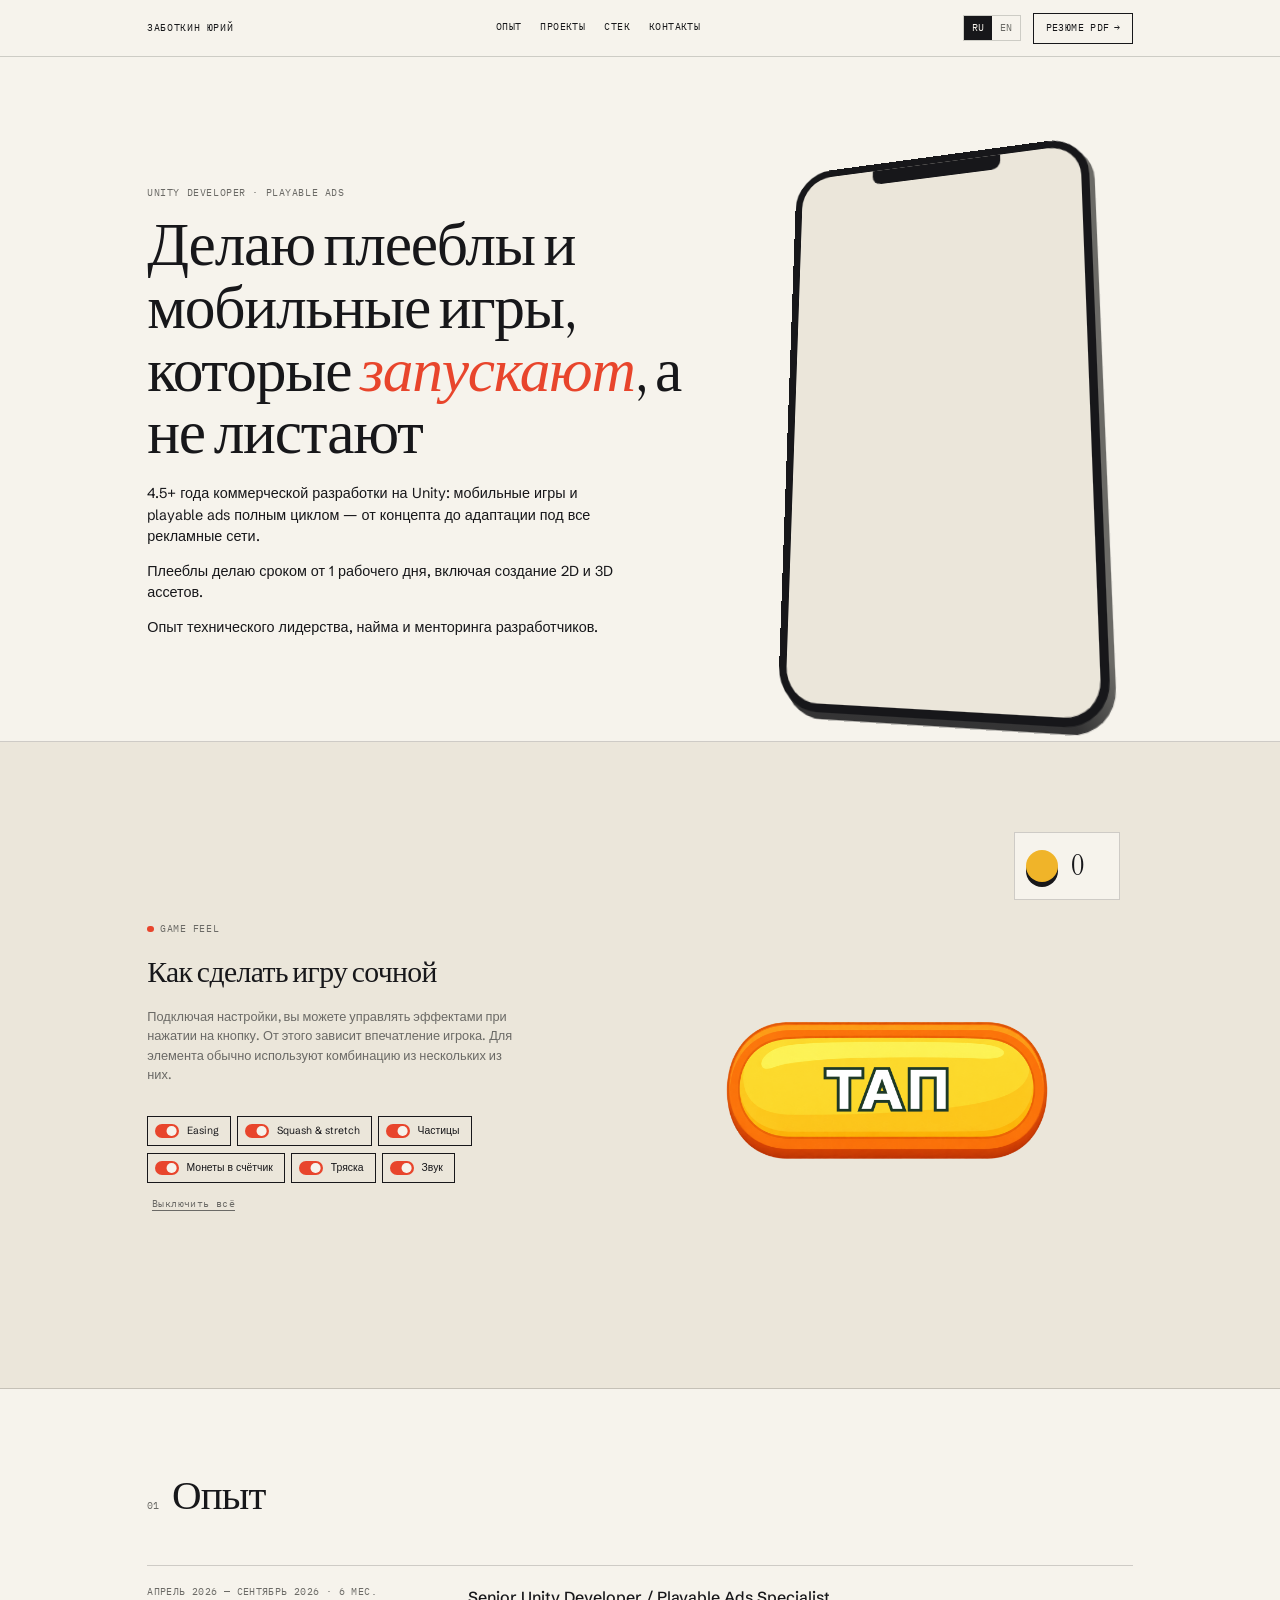
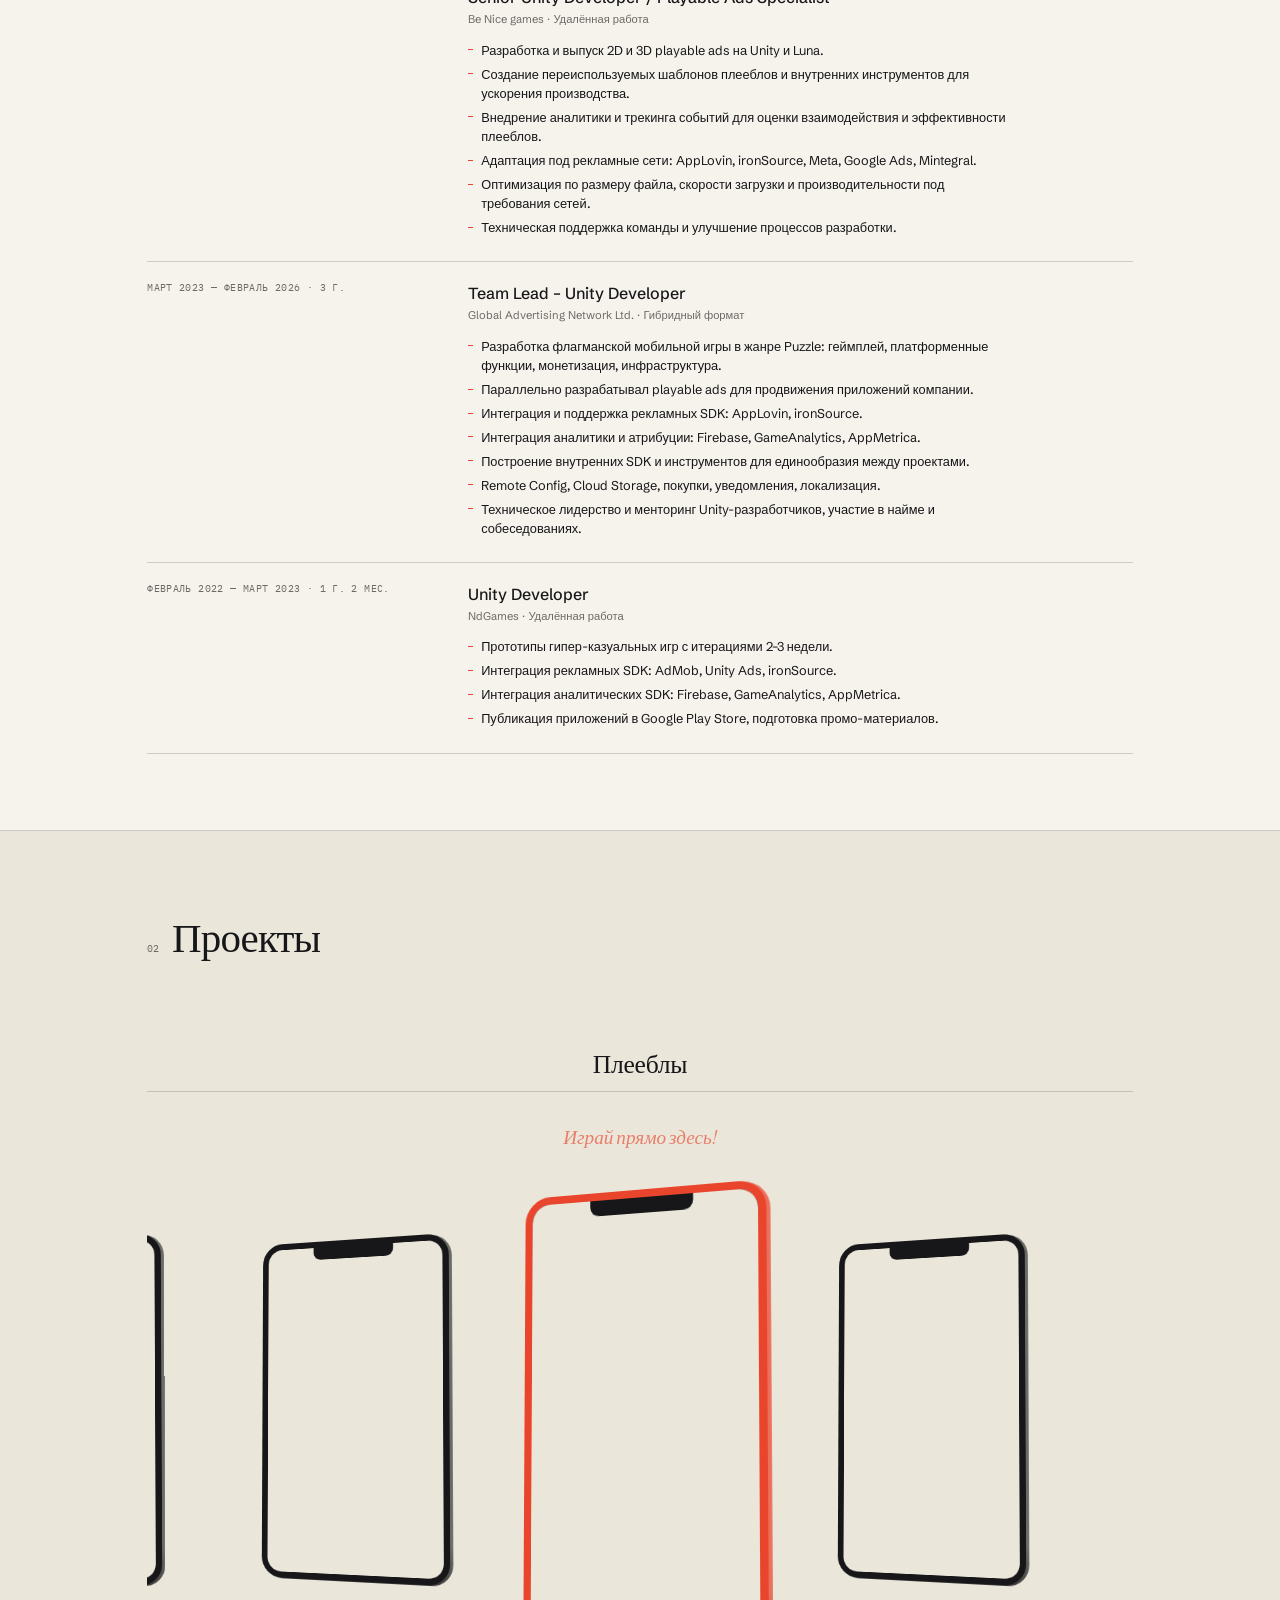
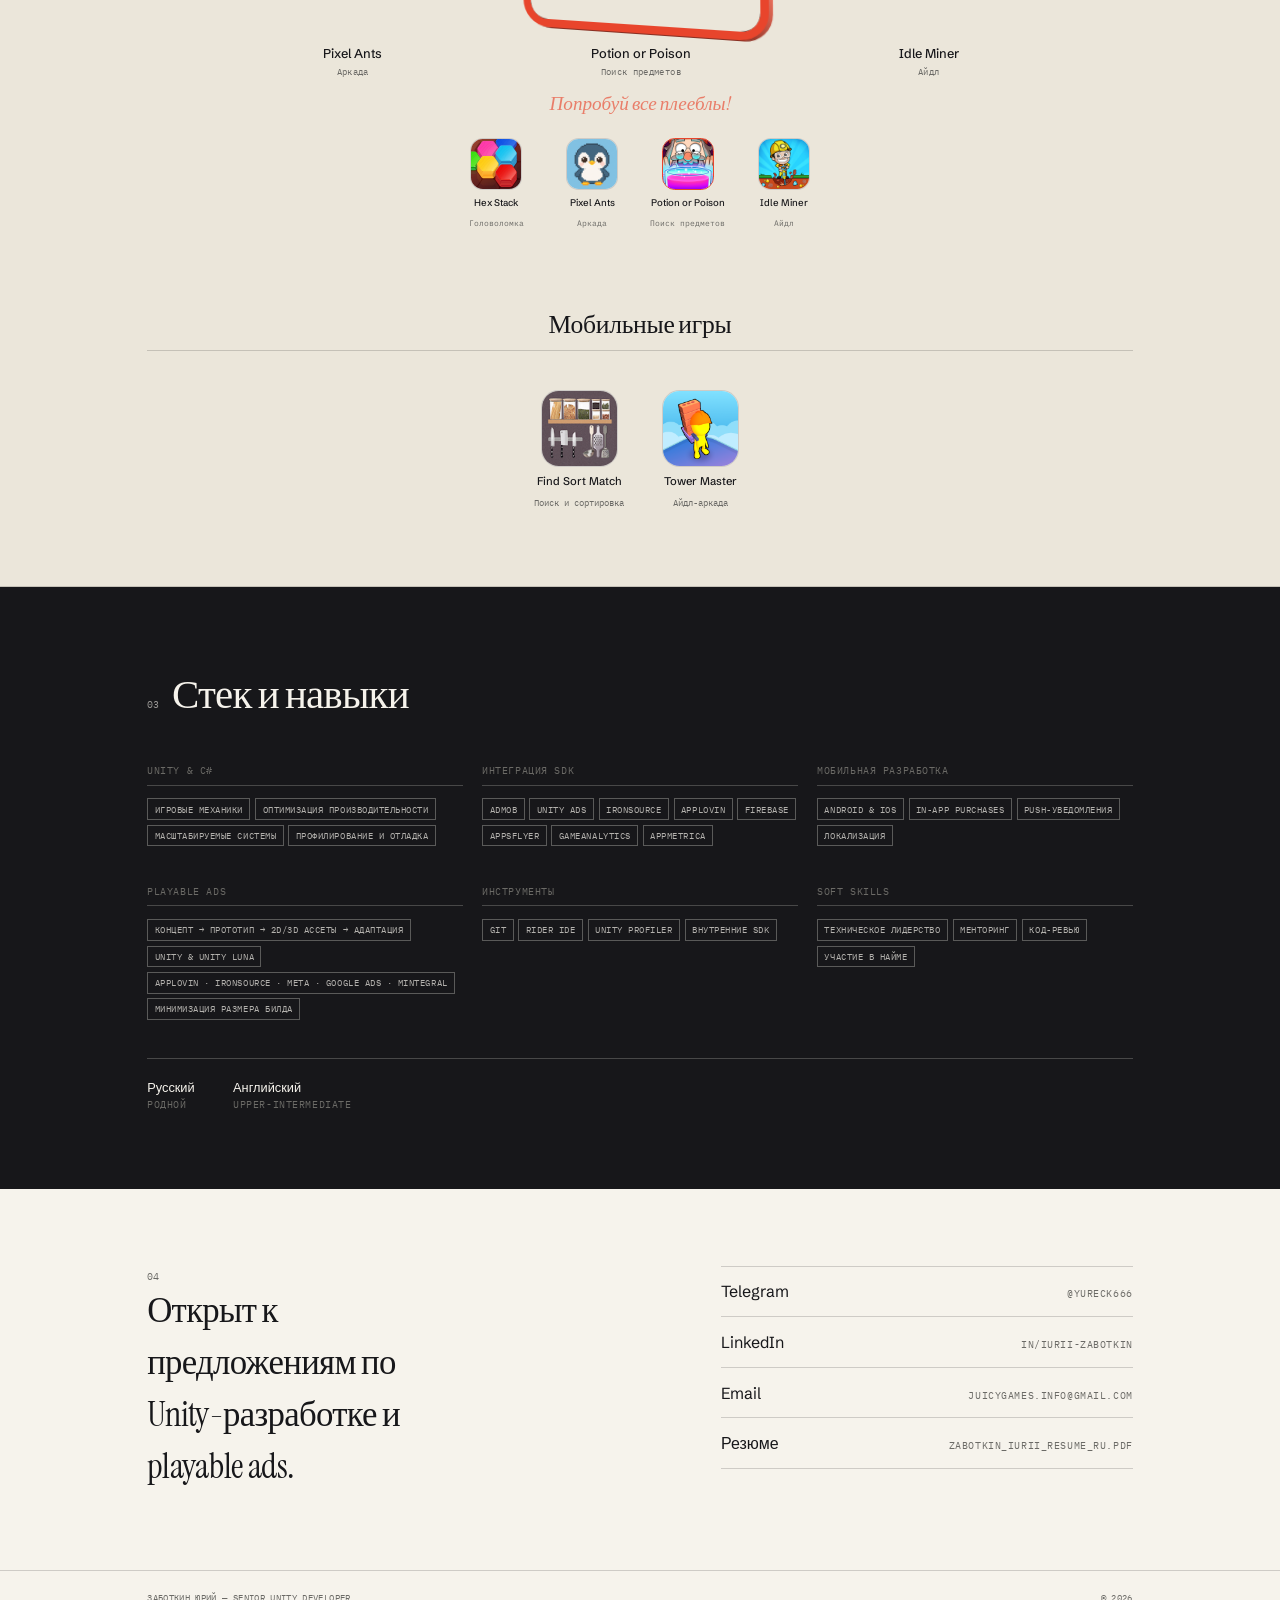
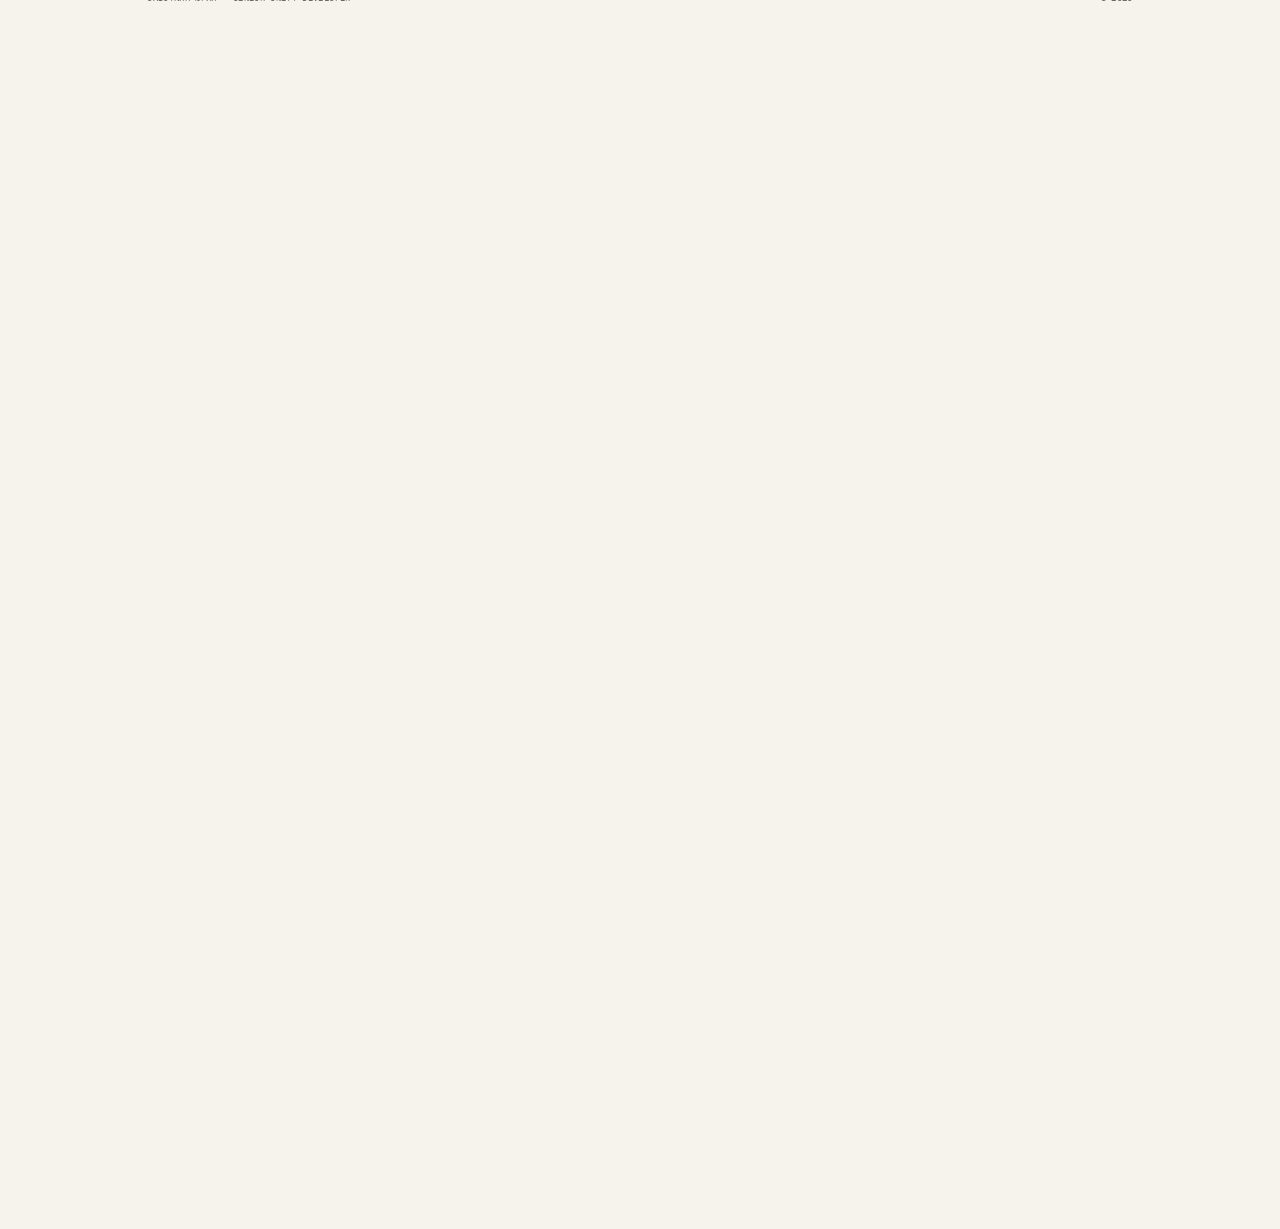
==== index.html @ 739b0e52 "1" ====
<!doctype html>
<html lang="ru">
<head>
<meta charset="utf-8">
<meta name="viewport" content="width=device-width, initial-scale=1">
<title>Юрий Заботкин — Senior Unity Developer, Playable Ads</title>
<meta name="description" content="Senior Unity Developer и Playable Ads специалист. 4.5+ года в мобильных играх и плееблах.">
<link rel="icon" type="image/svg+xml" href="assets/favicon.svg">
<link rel="preconnect" href="https://fonts.googleapis.com">
<link rel="preconnect" href="https://fonts.gstatic.com" crossorigin>
<link href="https://fonts.googleapis.com/css2?family=Instrument+Serif:ital@0;1&family=Schibsted+Grotesk:wght@400;500;600&family=IBM+Plex+Mono:wght@400;500&display=swap" rel="stylesheet">
<link rel="stylesheet" href="assets/css/styles.css">
</head>
<body>

<header class="site-header">
  <div class="container site-header__row">
    <span class="site-header__name" id="headerName">Заботкин Юрий</span>
    <nav class="site-header__nav" id="headerNav" aria-label="Основная навигация"></nav>
    <div class="site-header__actions">
      <div class="lang-switch" role="group" aria-label="Язык сайта">
        <button type="button" id="langRu" aria-pressed="true">RU</button>
        <button type="button" id="langEn" aria-pressed="false">EN</button>
      </div>
      <a class="btn btn--outline" id="headerResume" href="assets/resume/Zabotkin_Iurii_Resume_RU.pdf" download>
        <span id="headerResumeLabel">Резюме PDF</span><span class="arrow">→</span>
      </a>
    </div>
  </div>
</header>

<main>

  <!-- Hero -->
  <section class="hero">
    <div class="container hero__grid">
      <div>
        <p class="mono hero__eyebrow" id="heroEyebrow"></p>
        <h1 class="hero__title" id="heroTitle"></h1>
        <div id="heroLede"></div>
      </div>
      <div>
        <div class="hero__device-wrap">
          <div class="phone phone--hero" id="heroPhone">
            <div class="phone__edge"></div>
            <div class="phone__body">
              <div class="phone__notch"></div>
              <div class="phone__screen">
                <iframe id="heroFrame" title="Potion or Poison — live demo"
                  src="https://yureck666.github.io/FindObjectsTest/"
                  loading="eager"
                  allow="accelerometer; gyroscope"></iframe>
              </div>
            </div>
          </div>
        </div>
      </div>
    </div>
  </section>

  <!-- Game Feel interactive demo -->
  <section class="section gamefeel-section" id="gamefeel">
    <div class="container">
      <div class="gamefeel" data-reveal>
        <div class="gamefeel__info">
          <p class="gamefeel__label" id="gfEyebrow"></p>
          <h3 class="gamefeel__title" id="gfTitle"></h3>
          <p class="gamefeel__text" id="gfDesc"></p>
        </div>

        <div class="gamefeel__stage" id="gfStage">
          <div class="gamefeel__counter">
            <span class="gamefeel__coin" aria-hidden="true">
              <span class="gamefeel__coin-shadow"></span>
              <span class="gamefeel__coin-icon"></span>
            </span>
            <span class="sr-only" id="gfCounterSrLabel"></span>
            <span class="gamefeel__value" id="gfCount">0</span>
          </div>
          <canvas class="gamefeel__fx" id="gfFx" aria-hidden="true"></canvas>
          <button type="button" class="gamefeel__btn" id="gfButton"></button>
        </div>

        <div class="gamefeel__controls">
          <div class="gamefeel__toggles" role="group" aria-label="Effects">
            <button type="button" class="toggle" id="gfToggleEasing" data-effect="easing" aria-pressed="true">
              <span class="toggle__switch" aria-hidden="true"></span><span id="gfToggleEasingLabel"></span>
            </button>
            <button type="button" class="toggle" id="gfToggleSquash" data-effect="squash" aria-pressed="true">
              <span class="toggle__switch" aria-hidden="true"></span><span id="gfToggleSquashLabel"></span>
            </button>
            <button type="button" class="toggle" id="gfToggleParticles" data-effect="particles" aria-pressed="true">
              <span class="toggle__switch" aria-hidden="true"></span><span id="gfToggleParticlesLabel"></span>
            </button>
            <button type="button" class="toggle" id="gfToggleCounter" data-effect="counter" aria-pressed="true">
              <span class="toggle__switch" aria-hidden="true"></span><span id="gfToggleCounterLabel"></span>
            </button>
            <button type="button" class="toggle" id="gfToggleShake" data-effect="shake" aria-pressed="true">
              <span class="toggle__switch" aria-hidden="true"></span><span id="gfToggleShakeLabel"></span>
            </button>
            <button type="button" class="toggle" id="gfToggleSound" data-effect="sound" aria-pressed="true">
              <span class="toggle__switch" aria-hidden="true"></span><span id="gfToggleSoundLabel"></span>
            </button>
          </div>
          <button type="button" class="gamefeel__all" id="gfToggleAll"></button>
        </div>
      </div>
    </div>
  </section>

  <!-- Experience -->
  <section class="section" id="experience">
    <div class="container">
      <div class="section__head" data-reveal>
        <span class="section__index" id="expIndex"></span>
        <h2 class="section__title" id="expTitle"></h2>
      </div>
      <div class="exp-list" id="expList"></div>
    </div>
  </section>

  <!-- Projects -->
  <section class="section section--paper2" id="projects">
    <div class="container">
      <div class="section__head" data-reveal>
        <span class="section__index" id="projIndex"></span>
        <h2 class="section__title" id="projTitle"></h2>
      </div>

      <div class="subsection" data-reveal>
        <div class="subsection__head">
          <h3 class="subsection__title" id="playablesTitle"></h3>
        </div>
        <p class="playables-caption" id="playablesTagline"></p>
        <div class="playables-grid" id="playablesGrid"></div>
        <p class="playables-caption playables-caption--nav" id="playablesNavTagline"></p>
        <div class="playables-nav" id="playablesNav"></div>
      </div>

      <div class="subsection" data-reveal>
        <div class="subsection__head">
          <h3 class="subsection__title" id="gamesTitle"></h3>
        </div>
        <div class="games-row" id="gamesRow"></div>
      </div>
    </div>
  </section>

  <!-- Stack -->
  <section class="section section--invert" id="stack">
    <div class="container">
      <div class="section__head" data-reveal>
        <span class="section__index" id="stackIndex"></span>
        <h2 class="section__title" id="stackTitle"></h2>
      </div>
      <div class="stack-groups" id="stackGroups"></div>
      <div class="languages-row" id="languagesRow"></div>
    </div>
  </section>

  <!-- Contact -->
  <section class="section" id="contact">
    <div class="container contact__grid">
      <div data-reveal>
        <span class="section__index" id="contactIndex"></span>
        <p class="contact__lede" id="contactLede"></p>
      </div>
      <ul class="contact__list" id="contactList" data-reveal></ul>
    </div>
  </section>

</main>

<footer class="site-footer">
  <div class="container site-footer__row">
    <span id="footerText"></span>
    <span>© <span id="footerYear"></span></span>
  </div>
</footer>

<!-- Reusable playable modal -->
<dialog class="player-modal" id="playerModal">
  <div class="player-modal__bar">
    <div class="player-modal__info">
      <div class="player-modal__title" id="playerModalTitle">—</div>
      <div class="player-modal__genre" id="playerModalGenre"></div>
    </div>
    <div class="player-modal__tools">
      <button type="button" id="playerRestart" title="Restart">↻</button>
      <a id="playerOpenNewTab" href="#" target="_blank" rel="noopener" title="Open in new tab">↗</a>
      <button type="button" id="playerClose" title="Close">✕</button>
    </div>
  </div>
  <div class="player-modal__stage">
    <div class="phone phone--lg">
      <div class="phone__edge"></div>
      <div class="phone__body">
        <div class="phone__notch"></div>
        <div class="phone__screen">
          <iframe id="playerFrame" title="Playable demo" src="about:blank" allow="accelerometer; gyroscope"></iframe>
        </div>
      </div>
    </div>
  </div>
</dialog>

<script src="assets/js/i18n.js"></script>
<script src="assets/js/main.js"></script>
</body>
</html>
---- assets/css/styles.css ----
/* ==========================================================================
   Tokens — exact values from DESIGN.md. Do not add colors/sizes outside this.
   ========================================================================== */
:root {
  --paper:   #F6F3EC;
  --paper-2: #EBE6DA;
  --ink:     #17171A;
  --muted:   #6B6A66;
  --accent:  #E8452C;
  --rule:    1px solid rgba(23, 23, 26, 0.18);
  --rule-ink: 1px solid rgba(246, 243, 236, 0.22);

  --sp-1: 8px;
  --sp-2: 16px;
  --sp-3: 24px;
  --sp-4: 48px;
  --sp-5: 96px;

  --font-display: "Instrument Serif", Georgia, serif;
  --font-text: "Schibsted Grotesk", Georgia, sans-serif;
  --font-mono: "IBM Plex Mono", ui-monospace, monospace;
}

/* ==========================================================================
   Reset
   ========================================================================== */
*, *::before, *::after { box-sizing: border-box; }
html { -webkit-text-size-adjust: 100%; }
body, h1, h2, h3, p, figure, dl, dd { margin: 0; }
ul { margin: 0; padding: 0; list-style: none; }
img, svg, video, iframe { display: block; max-width: 100%; }
a { color: inherit; }
button { font: inherit; color: inherit; background: none; border: 0; cursor: pointer; }

html {
  scroll-behavior: smooth;
  zoom: 0.8;
}
@media (prefers-reduced-motion: reduce) {
  html { scroll-behavior: auto; }
  * { animation-duration: 0.01ms !important; animation-iteration-count: 1 !important; transition-duration: 0.01ms !important; }
}

body {
  background: var(--paper);
  color: var(--ink);
  font-family: var(--font-text);
  font-weight: 400;
  font-size: 16px;
  line-height: 1.5;
  -webkit-font-smoothing: antialiased;
}

:focus-visible {
  outline: 2px solid var(--accent);
  outline-offset: 3px;
}

.container {
  max-width: 1280px;
  margin: 0 auto;
  padding: 0 var(--sp-3);
}
@media (max-width: 640px) {
  .container { padding: 0 var(--sp-2); }
}

.mono {
  font-family: var(--font-mono);
  font-size: 12px;
  letter-spacing: 0.06em;
  text-transform: uppercase;
}

.tag {
  display: inline-block;
  font-family: var(--font-mono);
  font-size: 11px;
  letter-spacing: 0.06em;
  text-transform: uppercase;
  padding: 4px 8px;
  border: var(--rule);
  color: var(--muted);
}

/* ==========================================================================
   Header
   ========================================================================== */
.site-header {
  position: sticky;
  top: 0;
  z-index: 40;
  background: rgba(246, 243, 236, 0.92);
  backdrop-filter: none;
  border-bottom: var(--rule);
}
.site-header__row {
  display: flex;
  align-items: center;
  justify-content: space-between;
  gap: var(--sp-3);
  padding-top: var(--sp-2);
  padding-bottom: var(--sp-2);
}
.site-header__name {
  font-family: var(--font-mono);
  font-size: 13px;
  letter-spacing: 0.06em;
  text-transform: uppercase;
  white-space: nowrap;
}
.site-header__nav {
  display: flex;
  gap: var(--sp-3);
  flex: 1;
  justify-content: center;
}
.site-header__nav a {
  font-family: var(--font-mono);
  font-size: 12px;
  letter-spacing: 0.04em;
  text-transform: uppercase;
  text-decoration: none;
  border-bottom: 1px solid transparent;
  padding-bottom: 2px;
}
.site-header__nav a:hover { border-bottom-color: var(--accent); color: var(--accent); }

.site-header__actions {
  display: flex;
  align-items: center;
  gap: var(--sp-2);
}

.lang-switch {
  display: flex;
  font-family: var(--font-mono);
  font-size: 12px;
  letter-spacing: 0.04em;
  border: var(--rule);
}
.lang-switch button {
  padding: 6px 10px;
  color: var(--muted);
}
.lang-switch button[aria-pressed="true"] {
  background: var(--ink);
  color: var(--paper);
}

.btn {
  display: inline-flex;
  align-items: center;
  gap: 6px;
  font-family: var(--font-mono);
  font-size: 12px;
  letter-spacing: 0.04em;
  text-transform: uppercase;
  text-decoration: none;
  padding: 9px 14px;
  border-radius: 0;
  transition: background-color 150ms ease, color 150ms ease, border-color 150ms ease;
}
.btn .arrow { transition: transform 150ms ease; }
.btn:hover .arrow { transform: translateX(4px); }

.btn--solid {
  background: var(--accent);
  color: var(--paper);
  border: 1px solid var(--accent);
}
.btn--solid:hover { background: #cf3b24; border-color: #cf3b24; }

.btn--outline {
  background: transparent;
  color: var(--ink);
  border: 1px solid var(--ink);
}
.btn--outline:hover { background: var(--ink); color: var(--paper); }

.btn--outline-invert {
  background: transparent;
  color: var(--paper);
  border: 1px solid var(--paper);
}
.btn--outline-invert:hover { background: var(--paper); color: var(--ink); }

@media (max-width: 860px) {
  .site-header__nav { display: none; }
}

/* ==========================================================================
   Hero
   ========================================================================== */
.hero {
  padding: var(--sp-5) 0 var(--sp-4);
  border-bottom: var(--rule);
}
.hero__grid {
  display: grid;
  grid-template-columns: 7fr 5fr;
  gap: var(--sp-4);
  align-items: center;
}
@media (max-width: 860px) {
  .hero__grid {
    grid-template-columns: 1fr;
    gap: var(--sp-3);
  }
  .hero__device-wrap { order: -1; }
}
.hero__eyebrow {
  color: var(--muted);
  margin-bottom: var(--sp-2);
}
.hero__title {
  font-family: var(--font-display);
  font-weight: 400;
  font-size: clamp(40px, 6vw, 88px);
  letter-spacing: -0.02em;
  line-height: 1.02;
  margin-bottom: var(--sp-3);
}
.hero__title em { font-style: italic; color: var(--accent); }
.hero__lede {
  max-width: 52ch;
  font-size: 18px;
  color: var(--ink);
  margin-bottom: var(--sp-2);
}
.hero__lede + .hero__lede { margin-top: var(--sp-1); }

.hero__device-wrap { display: flex; justify-content: center; }

/* ==========================================================================
   Phone frame — the one rounded, "physical" object on the page
   ========================================================================== */
.phone {
  position: relative;
  width: 312px;
  aspect-ratio: 9 / 16;
  --phone-radius: 34px;
  /* Single global knob: percentages resolve against the phone's own box
     (X against width, Y against height), so every size variant gets the
     same proportional edge with no per-size tuning. */
  --phone-edge-amount: 2%;
  transform: perspective(900px) rotateX(6deg) rotateY(-18deg);
  will-change: transform;
}
/* A solid silhouette of the phone sitting behind the body, offset toward
   whichever corner the phone is leaning into. As the wobble tilts the phone,
   JS re-aims this offset so a sliver of it keeps peeking out — a flat,
   reliable stand-in for real thickness instead of fragile 3D side faces. */
.phone__edge {
  position: absolute;
  inset: 0;
  border-radius: var(--phone-radius);
  /* Light from the top-left, falling off toward the bottom-right — the same
     corner the edge peeks out from — so it reads as a lit metal bevel. Dark
     stop is mixed, not pure --ink: the visible sliver sits right next to the
     --ink border/body, and matching it exactly made the edge disappear. */
  background: linear-gradient(to bottom left, var(--muted) 45%, color-mix(in srgb, var(--ink) 65%, var(--muted) 35%) 55%);
  /* Matches the rest-pose tilt (rotateX 6deg / rotateY -18deg): X gets the
     full amount, Y gets a third of it, same ratio JS uses once it takes over. */
  transform: translate(var(--phone-edge-amount), calc(var(--phone-edge-amount) / 3));
  transition: background 420ms ease;
}
.phone__body {
  position: absolute;
  inset: 0;
  border: 10px solid var(--ink);
  border-radius: var(--phone-radius);
  background: var(--ink);
  overflow: hidden;
  box-shadow: none;
  transition: border-color 420ms ease;
}
.phone__notch {
  position: absolute;
  top: 0;
  left: 50%;
  transform: translateX(-50%);
  width: 46%;
  height: 20px;
  background: var(--ink);
  border-radius: 0 0 12px 12px;
  z-index: 2;
}
.phone__screen {
  position: absolute;
  inset: 0;
  background: var(--paper-2);
}
/* iframe and video are stacked (not just swapped) so activation can hand
   off between them with a brief overlap instead of a hard cut — the video
   stays on top for a beat after the iframe appears, masking the moment a
   freshly-unhidden iframe needs to repaint. */
.phone__screen iframe {
  position: absolute;
  inset: 0;
  width: 100%;
  height: 100%;
  border: 0;
  z-index: 1;
}
.phone__screen video {
  position: absolute;
  inset: 0;
  width: 100%;
  height: 100%;
  object-fit: cover;
  z-index: 2;
}
/* Transparent hit-target over a playable's screen. Captures the click when
   the phone isn't the active one (so a tap selects it instead of reaching
   the iframe); once active, pointer-events pass straight through to the
   live playable underneath. */
.phone__select {
  position: absolute;
  inset: 0;
  z-index: 3;
  margin: 0;
  padding: 0;
  border: 0;
  background: transparent;
  cursor: pointer;
}
.phone.is-active .phone__select { pointer-events: none; }
.phone--lg { width: 300px; --phone-radius: 39px; }
.phone--hero { width: 400px; --phone-radius: 52px; }
@media (max-width: 1100px) {
  .phone--hero { width: 320px; --phone-radius: 42px; }
}
@media (max-width: 480px) {
  .phone--hero { width: 260px; --phone-radius: 34px; }
}
/* Playables podium — no idle wobble, frozen at the straightest pose the
   wobble ever reaches (rotateX 2deg / rotateY -14deg), so the edge offset
   formula (offset = 0 at 0deg, growing with angle) still holds: smaller,
   calmer sliver than the hero's resting -18deg turn. */
/* Active/inactive sizing is a transform: scale(), not a width change — the
   phone's actual layout box (and the iframe inside it) stays a constant
   312px at all times, so the iframe's content never has to re-resize
   itself, and the row's height never shifts as the active phone changes. */
.phone--static {
  transform: perspective(900px) rotateX(2deg) rotateY(-14deg) scale(0.77);
  transition: transform 420ms ease;
}
.phone--static.is-active {
  transform: perspective(900px) rotateX(2deg) rotateY(-14deg) scale(1);
}
.phone--static .phone__edge {
  transform: translate(calc(var(--phone-edge-amount) * 7 / 9), calc(var(--phone-edge-amount) / 9));
}

/* ==========================================================================
   Section scaffolding
   ========================================================================== */
.section {
  padding: var(--sp-5) 0;
  border-bottom: var(--rule);
}
.section--invert {
  background: var(--ink);
  color: var(--paper);
  border-bottom: none;
}
.section--invert .section__index,
.section--invert .muted { color: rgba(246, 243, 236, 0.6); }
.section--invert .tag { color: rgba(246, 243, 236, 0.7); border-color: rgba(246, 243, 236, 0.3); }
.section--paper2 { background: var(--paper-2); }

.section__head {
  display: flex;
  align-items: baseline;
  gap: var(--sp-2);
  margin-bottom: var(--sp-4);
}
.section__index {
  font-family: var(--font-mono);
  font-size: 13px;
  color: var(--muted);
}
.section__title {
  font-family: var(--font-display);
  font-size: clamp(32px, 4vw, 56px);
  font-weight: 400;
  letter-spacing: -0.02em;
}
@media (max-width: 640px) {
  .section__head { flex-direction: column; align-items: flex-start; }
}

.muted { color: var(--muted); }

[data-reveal] {
  opacity: 0;
  transform: translateY(12px);
  transition: opacity 360ms ease, transform 360ms ease;
}
[data-reveal].is-visible {
  opacity: 1;
  transform: translateY(0);
}

/* ==========================================================================
   Game Feel — interactive demo
   ========================================================================== */
.gamefeel-section { background: var(--paper-2); --coin: #F0B429; }
.gamefeel {
  display: grid;
  grid-template-columns: minmax(0, .92fr) minmax(0, 1.08fr);
  grid-template-areas:
    "info    stage"
    "controls stage";
  column-gap: var(--sp-5);
  row-gap: var(--sp-3);
}
@media (max-width: 860px) {
  .gamefeel {
    grid-template-columns: 1fr;
    grid-template-areas: "info" "stage" "controls";
    gap: var(--sp-3);
  }
}
.gamefeel__info { grid-area: info; align-self: end; }
.gamefeel__controls { grid-area: controls; align-self: start; }
.gamefeel__label {
  display: inline-flex;
  align-items: center;
  gap: 8px;
  font-family: var(--font-mono);
  font-size: 12px;
  letter-spacing: 0.06em;
  text-transform: uppercase;
  color: var(--muted);
}
.gamefeel__label::before { content: ""; width: 8px; height: 8px; border-radius: 50%; background: var(--accent); }
.gamefeel__title {
  font-family: var(--font-display);
  font-size: clamp(26px, 2.9vw, 38px);
  font-weight: 400;
  letter-spacing: -0.02em;
  margin-top: var(--sp-2);
}
.gamefeel__text { max-width: 46ch; color: var(--muted); margin-top: var(--sp-2); }

.gamefeel__stage {
  grid-area: stage;
  position: relative;
  height: clamp(600px, 48vw, 720px);
  background: transparent;
  overflow: hidden;
}
.gamefeel__counter {
  position: absolute;
  top: var(--sp-2);
  right: var(--sp-2);
  z-index: 3;
  display: flex;
  align-items: center;
  gap: 16px;
  padding: 14px 28px 14px 14px;
  border: var(--rule);
  background: var(--paper);
  font-family: var(--font-display);
  font-size: 36px;
  color: var(--ink);
}
.gamefeel__coin { position: relative; width: 40px; height: 40px; flex: none; }
.gamefeel__coin-shadow { position: absolute; left: 0; top: 6px; width: 40px; height: 40px; border-radius: 50%; background: var(--ink); }
.gamefeel__coin-icon { position: absolute; left: 0; top: 0; width: 40px; height: 40px; border-radius: 50%; background: var(--coin); }
.gamefeel__value { min-width: 2ch; font-variant-numeric: tabular-nums; }

.gamefeel__fx { position: absolute; inset: 0; width: 100%; height: 100%; pointer-events: none; z-index: 3; }

.gamefeel__btn {
  position: absolute;
  z-index: 2;
  top: 56%;
  left: 50%;
  transform: translate(-50%, -50%);
  width: 704px;
  height: 504px;
  border: none;
  background: url("../button_ru.png") center / 100% 100% no-repeat;
  transition: transform 80ms ease, filter 150ms ease;
  user-select: none;
}
/* Keyboard focus ring hugs the pill instead of ballooning outward from this oversized button. */
.gamefeel__btn:focus-visible { outline-offset: -8px; }
html[lang="en"] .gamefeel__btn { background-image: url("../button_en.png"); }
.gamefeel__btn:hover { filter: brightness(1.08); }
.gamefeel__btn:active { transform: translate(-50%, calc(-50% + 6px)); filter: brightness(0.96); }
.gamefeel__stage.is-eased .gamefeel__btn { transition: transform 400ms cubic-bezier(.22, 1.6, .4, 1), background-color 150ms ease; }
.gamefeel__stage.is-eased .gamefeel__btn:active { transition-duration: 70ms; }

/* Toggles: real switch affordance — the one place a pill shape earns its keep */
.gamefeel__toggles { display: flex; flex-wrap: wrap; gap: var(--sp-1); margin-top: var(--sp-2); }
.toggle {
  display: inline-flex;
  align-items: center;
  gap: 10px;
  padding: 0 14px 0 8px;
  height: 38px;
  border: var(--rule);
  font-family: var(--font-text);
  font-size: 13px;
  color: var(--muted);
  transition: border-color 150ms ease, color 150ms ease;
}
.toggle:hover { border-color: var(--ink); color: var(--ink); }
.toggle__switch {
  position: relative;
  width: 30px;
  height: 18px;
  flex: none;
  border-radius: 999px;
  background: rgba(23, 23, 26, 0.18);
  transition: background-color 150ms ease;
}
.toggle__switch::after {
  content: "";
  position: absolute;
  top: 3px;
  left: 3px;
  width: 12px;
  height: 12px;
  border-radius: 50%;
  background: var(--muted);
  transition: translate 150ms ease, background-color 150ms ease;
}
.toggle[aria-pressed="true"] { border-color: var(--ink); color: var(--ink); }
.toggle[aria-pressed="true"] .toggle__switch { background: var(--accent); }
.toggle[aria-pressed="true"] .toggle__switch::after { translate: 12px; background: var(--paper); }

.gamefeel__all {
  display: block;
  margin-top: var(--sp-2);
  font-family: var(--font-mono);
  font-size: 12px;
  letter-spacing: 0.04em;
  color: var(--muted);
  text-decoration: underline;
  text-underline-offset: 4px;
}
.gamefeel__all:hover { color: var(--accent); }

@media (prefers-reduced-motion: reduce) {
  .gamefeel__btn, .gamefeel__stage, .toggle__switch, .toggle__switch::after {
    animation: none !important;
    transition: none !important;
  }
}

/* ==========================================================================
   Experience
   ========================================================================== */
.exp-list { display: flex; flex-direction: column; }
.exp-item {
  display: grid;
  grid-template-columns: 1fr 2.2fr;
  gap: var(--sp-3);
  padding: var(--sp-3) 0;
  border-top: var(--rule);
}
.exp-item:last-child { border-bottom: var(--rule); }
.exp-item__dates {
  font-family: var(--font-mono);
  font-size: 12px;
  letter-spacing: 0.04em;
  color: var(--muted);
}
.exp-item__role {
  font-family: var(--font-text);
  font-weight: 500;
  font-size: 20px;
  margin-bottom: 2px;
}
.exp-item__org {
  color: var(--muted);
  font-size: 14px;
  margin-bottom: var(--sp-2);
}
.exp-item__bullets li {
  position: relative;
  padding-left: 16px;
  margin-bottom: 6px;
  max-width: 68ch;
}
.exp-item__bullets li::before {
  content: "";
  position: absolute;
  left: 0;
  top: 11px;
  width: 6px;
  height: 1px;
  background: var(--accent);
}
@media (max-width: 720px) {
  .exp-item { grid-template-columns: 1fr; }
}

/* ==========================================================================
   Projects — playables podium + mobile game icons
   ========================================================================== */
.subsection { margin-top: var(--sp-5); }
.subsection:first-of-type { margin-top: var(--sp-2); }
.subsection__head {
  display: flex;
  flex-direction: column;
  align-items: center;
  gap: var(--sp-2);
  flex-wrap: wrap;
  margin-bottom: var(--sp-4);
  padding-bottom: var(--sp-1);
  border-bottom: var(--rule);
  text-align: center;
}
.subsection__title {
  font-family: var(--font-display);
  font-size: clamp(22px, 2.6vw, 32px);
  font-weight: 400;
  letter-spacing: -0.01em;
}
/* Semi-transparent captions around the playables podium — decorative, not
   informational, so low-contrast is intentional rather than an a11y bug. */
.playables-caption {
  font-family: var(--font-display);
  font-style: italic;
  font-size: clamp(18px, 2vw, 24px);
  color: rgba(232, 69, 44, 0.65);
  margin: calc(-1 * var(--sp-1)) 0 var(--sp-2);
  text-align: center;
}
.playables-caption--nav { margin: var(--sp-1) 0 var(--sp-2); }

/* Playables podium — a horizontally scrollable strip, moved only by code
   (clicking a phone), never by the user dragging it — so the scrollbar is
   hidden rather than shown as a dead/confusing control. */
.playables-grid {
  display: flex;
  align-items: flex-end;
  gap: var(--sp-4);
  overflow-x: auto;
  scroll-snap-type: x proximity;
  padding: 0 var(--sp-2) var(--sp-1);
  scrollbar-width: none;
  /* Scrolling here is code-driven only (see comment above) — touch-action
     blocks the finger-swipe gesture but leaves JS's scrollLeft/scrollTo
     untouched, and pan-y (not none) keeps vertical page scroll working
     when the gesture starts on top of this row. */
  touch-action: pan-y;
  /* Explicit floor so the row never has to measure its own content to size
     itself: active phone at 312px (aspect-ratio 9/16 → ~555px) + caption
     (~16px gap + two lines of text) + a little slack. */
  min-height: 648px;
}
.playables-grid::-webkit-scrollbar { display: none; }
.playable-card { display: flex; flex-direction: column; align-items: center; flex: 0 0 auto; scroll-snap-align: center; }
/* Accent border marks the active (centered) phone, not a fixed "featured"
   one — it moves with selection, so it needs its own class, not --featured. */
.phone.is-active .phone__body { border-color: var(--accent); }
.phone.is-active .phone__edge { background: linear-gradient(to bottom left, color-mix(in srgb, var(--accent) 75%, var(--paper) 25%) 45%, color-mix(in srgb, var(--accent) 55%, var(--ink) 45%) 55%); }
.playable-card__caption { margin-top: var(--sp-2); text-align: center; }
.playable-card__title { font-family: var(--font-text); font-weight: 500; font-size: 16px; }
.playable-card__genre { font-family: var(--font-mono); font-size: 11px; letter-spacing: 0.04em; color: var(--muted); margin-top: 2px; }
@media (max-width: 720px) {
  .playables-grid { gap: var(--sp-3); }
}

/* Playables nav — rounded icon buttons below the scroll, one per phone,
   styled after the mobile game tiles below. Clicking one scrolls the
   carousel to that playable, same as clicking its phone. */
.playables-nav { display: flex; flex-wrap: wrap; justify-content: center; gap: var(--sp-3); margin-top: var(--sp-3); }
.playables-nav__item {
  display: flex;
  flex-direction: column;
  align-items: center;
  gap: var(--sp-1);
  width: 96px;
  background: none;
  border: none;
  padding: 0;
  cursor: pointer;
  color: var(--ink);
  font-family: inherit;
}
.playables-nav__icon {
  width: 64px;
  height: 64px;
  border-radius: 16px;
  background: var(--paper);
  border: var(--rule);
  overflow: hidden;
  transition: border-color 150ms ease;
}
.playables-nav__icon img { width: 100%; height: 100%; object-fit: cover; }
.playables-nav__item:hover .playables-nav__icon { border-color: var(--accent); }
.playables-nav__item.is-active .playables-nav__icon { border-color: var(--accent); }
.playables-nav__title { font-weight: 500; font-size: 12px; text-align: center; }
.playables-nav__genre { font-family: var(--font-mono); font-size: 10px; color: var(--muted); text-align: center; }

/* Mobile games — rounded icon tiles */
.games-row { display: flex; flex-wrap: wrap; justify-content: center; gap: var(--sp-3); }
.game-tile {
  display: flex;
  flex-direction: column;
  align-items: center;
  gap: var(--sp-1);
  width: 128px;
  text-decoration: none;
  color: var(--ink);
}
.game-tile__icon {
  width: 96px;
  height: 96px;
  border-radius: 22px;
  background: var(--paper);
  border: var(--rule);
  overflow: hidden;
  transition: border-color 150ms ease;
}
.game-tile__icon img {
  width: 100%;
  height: 100%;
  object-fit: cover;
}
.game-tile:hover .game-tile__icon { border-color: var(--accent); }
.game-tile__title { font-weight: 500; font-size: 14px; text-align: center; }
.game-tile__meta { font-family: var(--font-mono); font-size: 11px; color: var(--muted); text-align: center; }

/* ==========================================================================
   Player modal — reused by hero + playable project cards
   ========================================================================== */
.player-modal {
  border: none;
  padding: 0;
  width: fit-content;
  max-width: 92vw;
  max-height: 92vh;
  background: transparent;
  color: var(--paper);
  overflow: visible;
}
.player-modal::backdrop {
  background: rgba(23, 23, 26, 0.9);
}
.player-modal__bar {
  display: flex;
  align-items: flex-start;
  justify-content: space-between;
  gap: var(--sp-3);
  margin-bottom: var(--sp-2);
}
.player-modal__info { min-width: 0; }
.player-modal__title {
  font-family: var(--font-text);
  font-weight: 500;
  font-size: 14px;
  color: var(--paper);
  overflow: hidden;
  text-overflow: ellipsis;
  white-space: nowrap;
}
.player-modal__genre {
  font-family: var(--font-mono);
  font-size: 11px;
  letter-spacing: 0.04em;
  text-transform: uppercase;
  color: rgba(246, 243, 236, 0.6);
  margin-top: 2px;
}
.player-modal__tools { display: flex; gap: var(--sp-1); flex-shrink: 0; }
.player-modal__tools button,
.player-modal__tools a {
  width: 32px;
  height: 32px;
  display: flex;
  align-items: center;
  justify-content: center;
  color: var(--paper);
  border: 1px solid rgba(246, 243, 236, 0.35);
}
.player-modal__tools button:hover,
.player-modal__tools a:hover { border-color: var(--paper); color: var(--accent); }
.player-modal__stage {
  display: flex;
  justify-content: center;
}

/* ==========================================================================
   Stack / skills
   ========================================================================== */
.stack-groups {
  display: grid;
  grid-template-columns: repeat(3, 1fr);
  gap: var(--sp-4) var(--sp-3);
}
@media (max-width: 860px) {
  .stack-groups { grid-template-columns: repeat(2, 1fr); }
}
@media (max-width: 560px) {
  .stack-groups { grid-template-columns: 1fr; }
}
.stack-group__title {
  font-family: var(--font-mono);
  font-size: 12px;
  letter-spacing: 0.06em;
  text-transform: uppercase;
  color: var(--muted);
  margin-bottom: var(--sp-2);
  padding-bottom: var(--sp-1);
  border-bottom: var(--rule-ink);
}
.section:not(.section--invert) .stack-group__title { border-bottom: var(--rule); }
.stack-group__tags { display: flex; flex-wrap: wrap; gap: 6px; }

.languages-row {
  display: flex;
  gap: var(--sp-4);
  margin-top: var(--sp-4);
  padding-top: var(--sp-3);
  border-top: var(--rule-ink);
}
.section:not(.section--invert) .languages-row { border-top: var(--rule); }
.lang-item__name { font-family: var(--font-text); font-weight: 500; }
.lang-item__level { font-family: var(--font-mono); font-size: 12px; color: var(--muted); }

/* ==========================================================================
   Contact
   ========================================================================== */
.contact__grid {
  display: grid;
  grid-template-columns: 1.3fr 1fr;
  gap: var(--sp-4);
}
@media (max-width: 720px) {
  .contact__grid { grid-template-columns: 1fr; }
}
.contact__lede {
  font-family: var(--font-display);
  font-size: clamp(28px, 3.4vw, 48px);
  letter-spacing: -0.02em;
  max-width: 18ch;
}
.contact__list { display: flex; flex-direction: column; }
.contact__list a {
  display: flex;
  align-items: baseline;
  justify-content: space-between;
  padding: var(--sp-2) 0;
  border-top: var(--rule-ink);
  text-decoration: none;
  font-size: 20px;
}
.section:not(.section--invert) .contact__list a { border-top: var(--rule); }
.contact__list li:last-child a { border-bottom: var(--rule-ink); }
.section:not(.section--invert) .contact__list li:last-child a { border-bottom: var(--rule); }
.contact__list a:hover { color: var(--accent); }
.contact__list .mono { color: var(--muted); }

/* ==========================================================================
   Footer
   ========================================================================== */
.site-footer {
  padding: var(--sp-3) 0;
}
.site-footer__row {
  display: flex;
  justify-content: space-between;
  align-items: center;
  gap: var(--sp-2);
  flex-wrap: wrap;
  color: var(--muted);
  font-family: var(--font-mono);
  font-size: 11px;
  letter-spacing: 0.04em;
  text-transform: uppercase;
}

/* ==========================================================================
   Utility
   ========================================================================== */
.sr-only {
  position: absolute;
  width: 1px; height: 1px;
  padding: 0; margin: -1px;
  overflow: hidden;
  clip: rect(0,0,0,0);
  white-space: nowrap;
  border: 0;
}
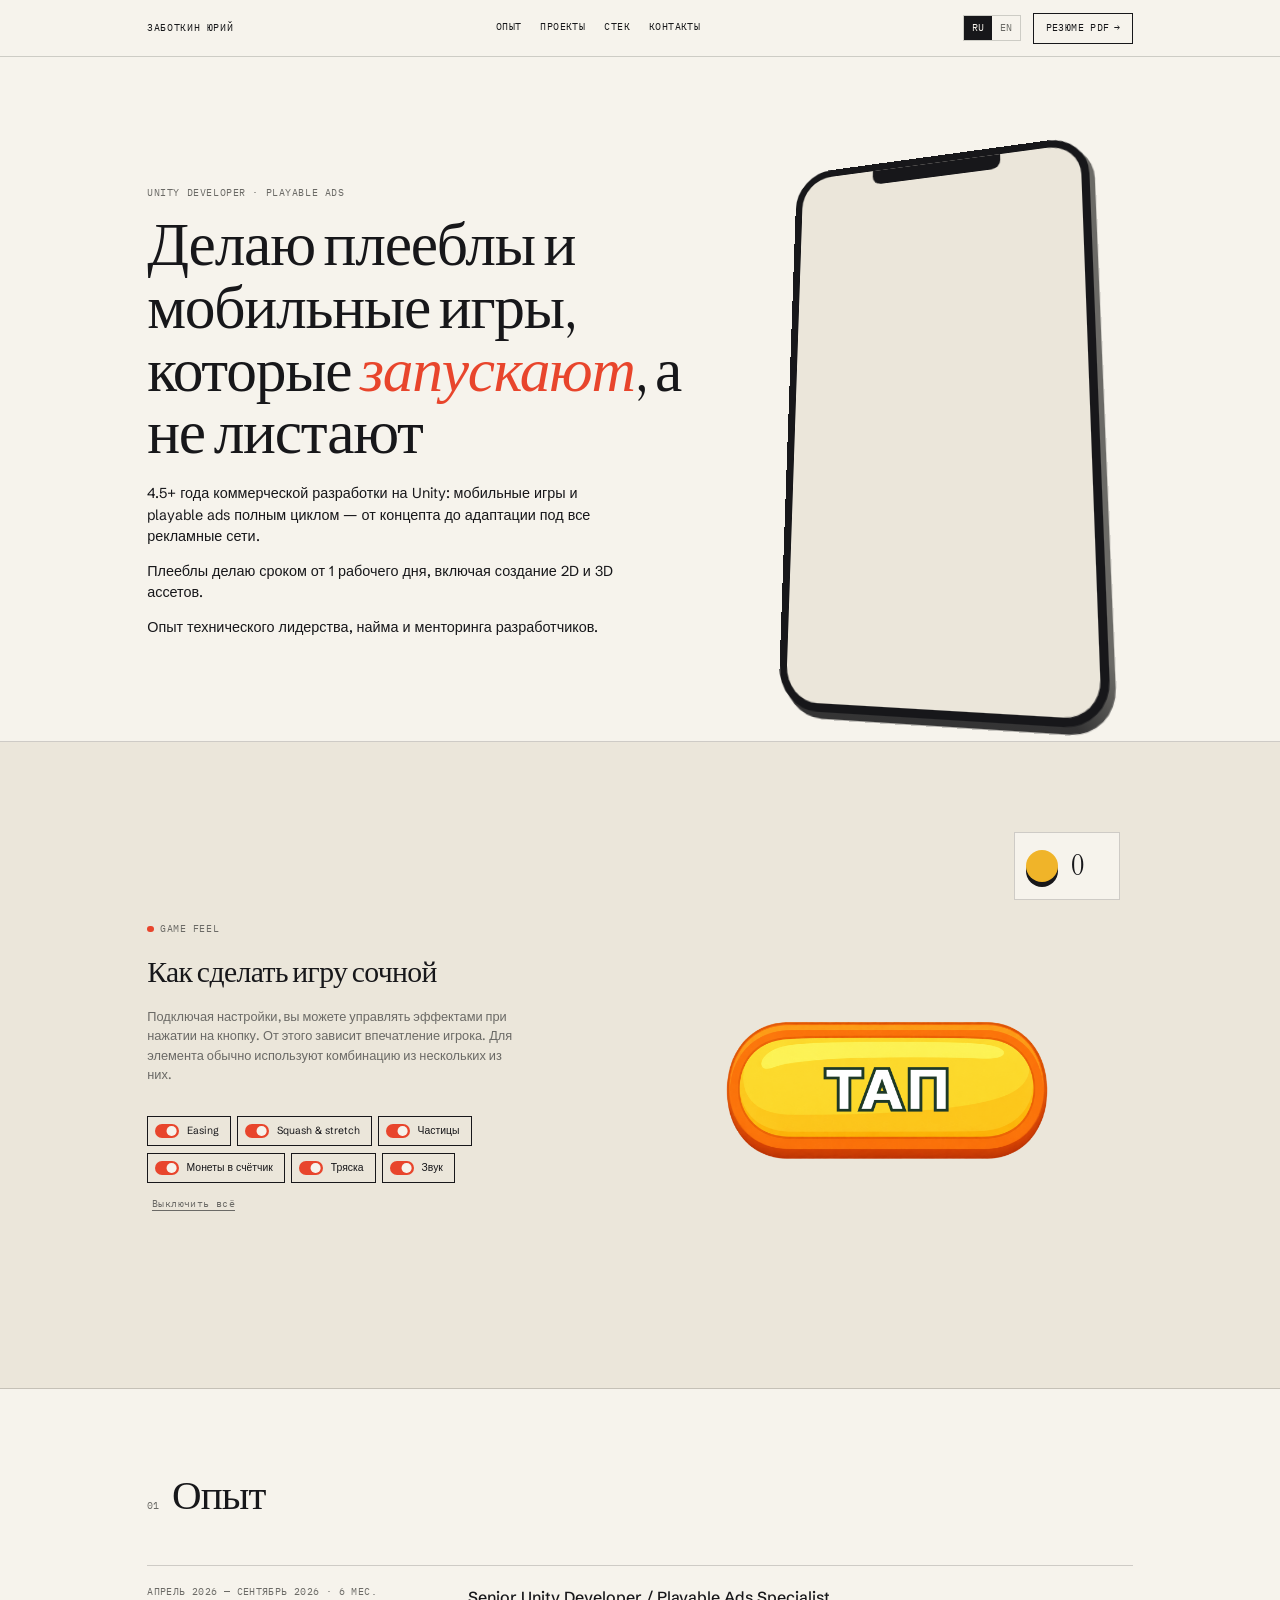
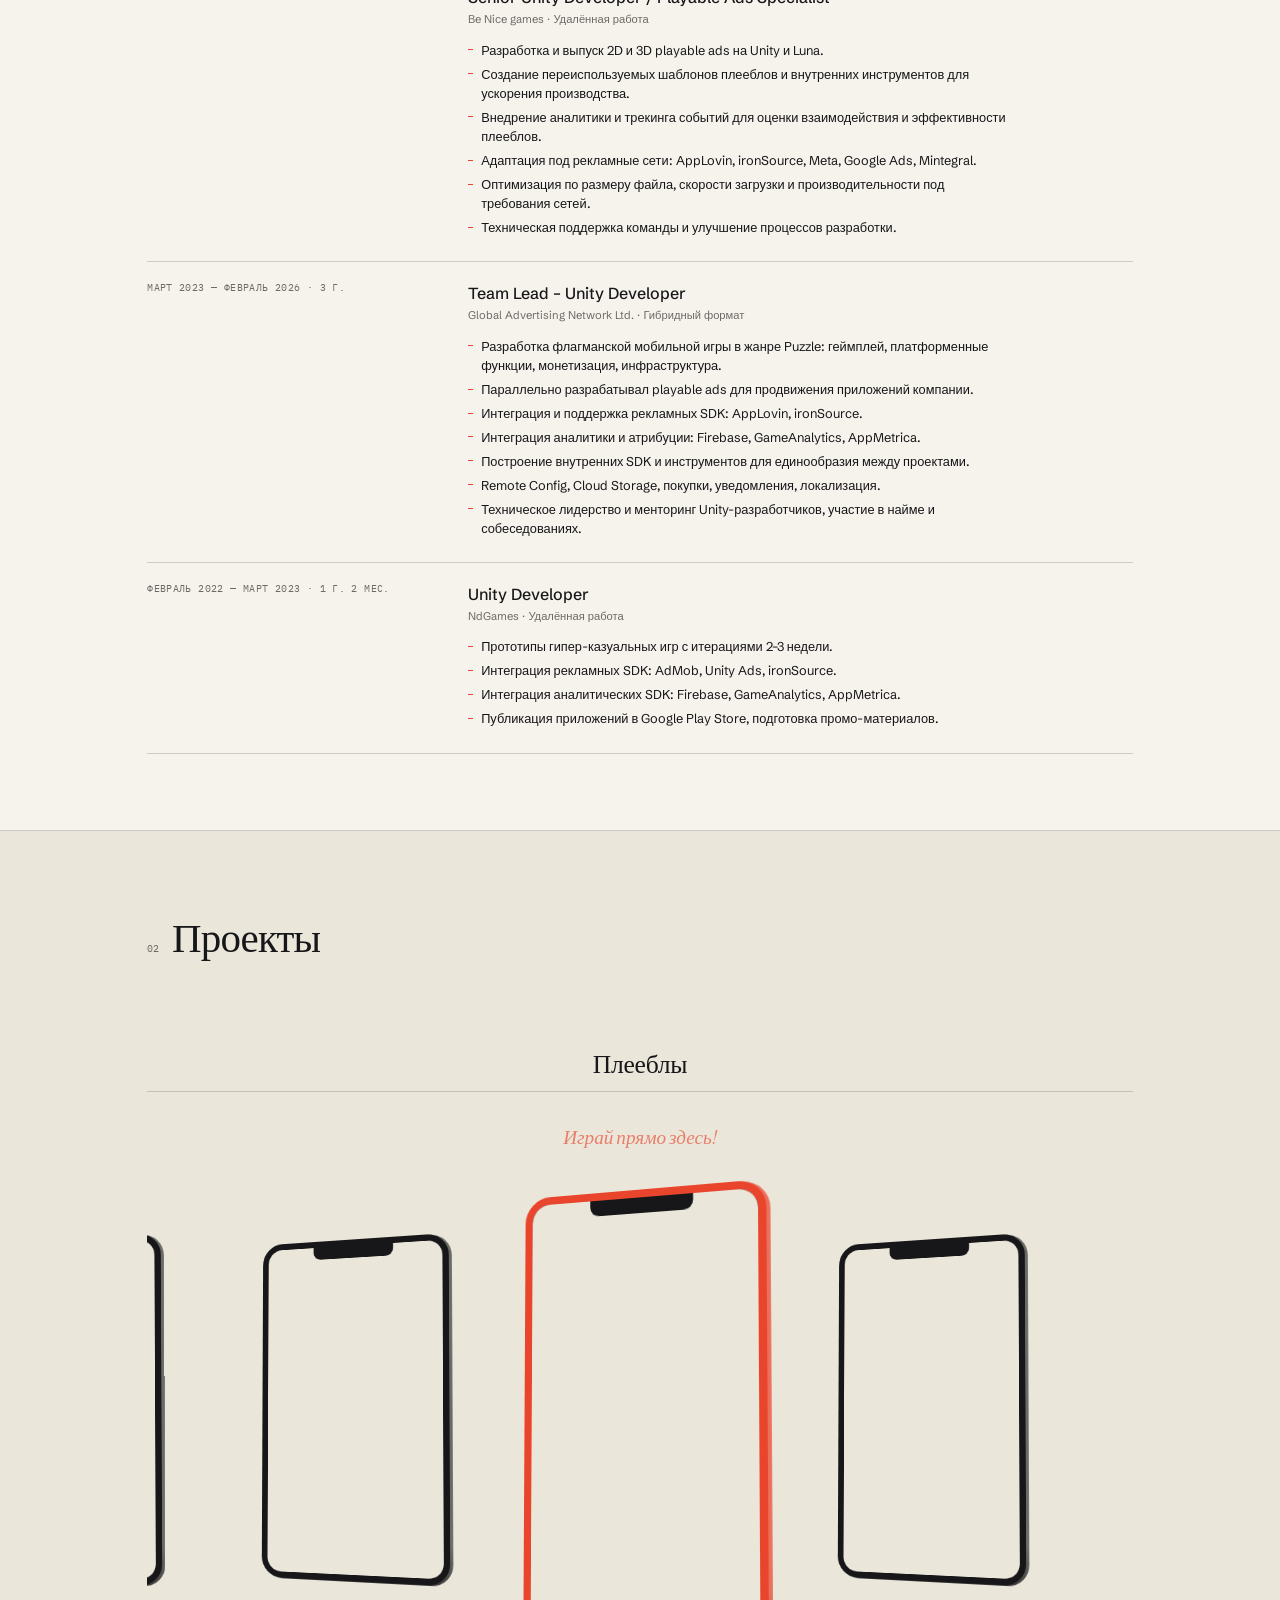
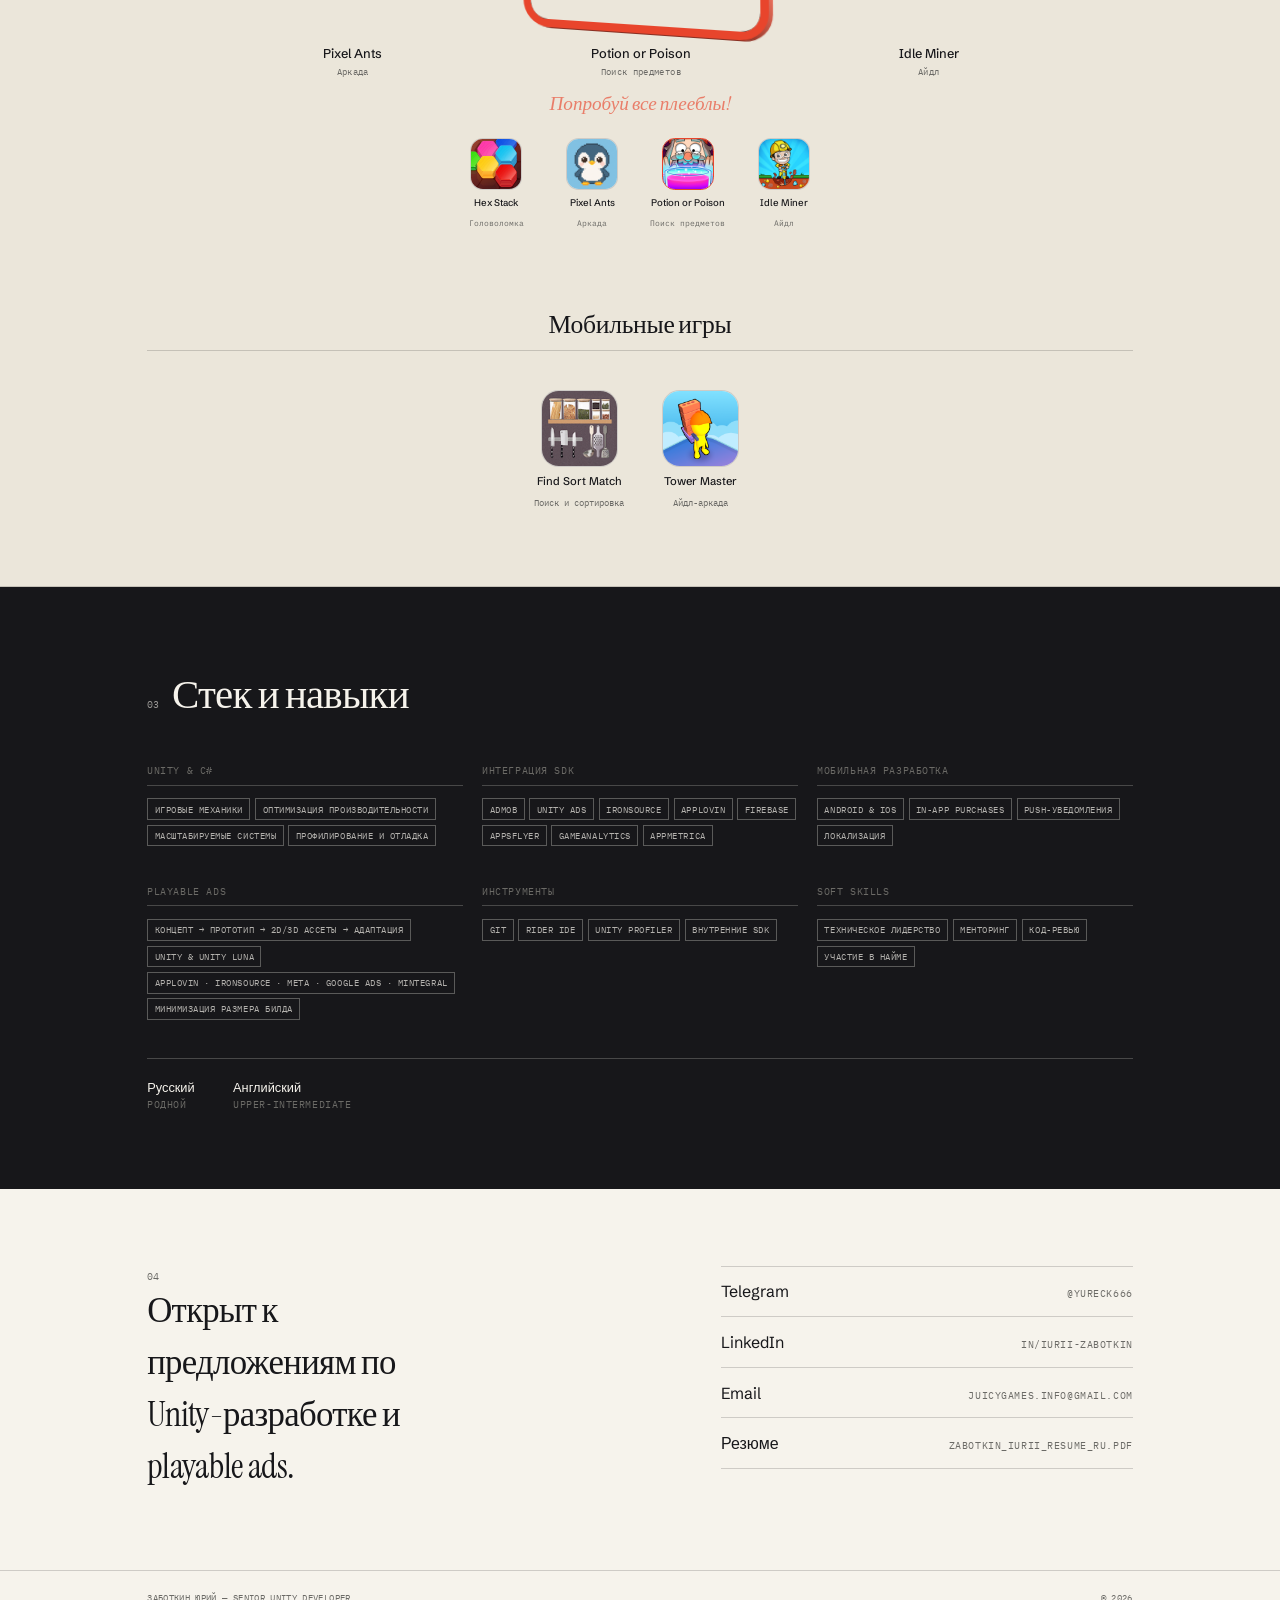
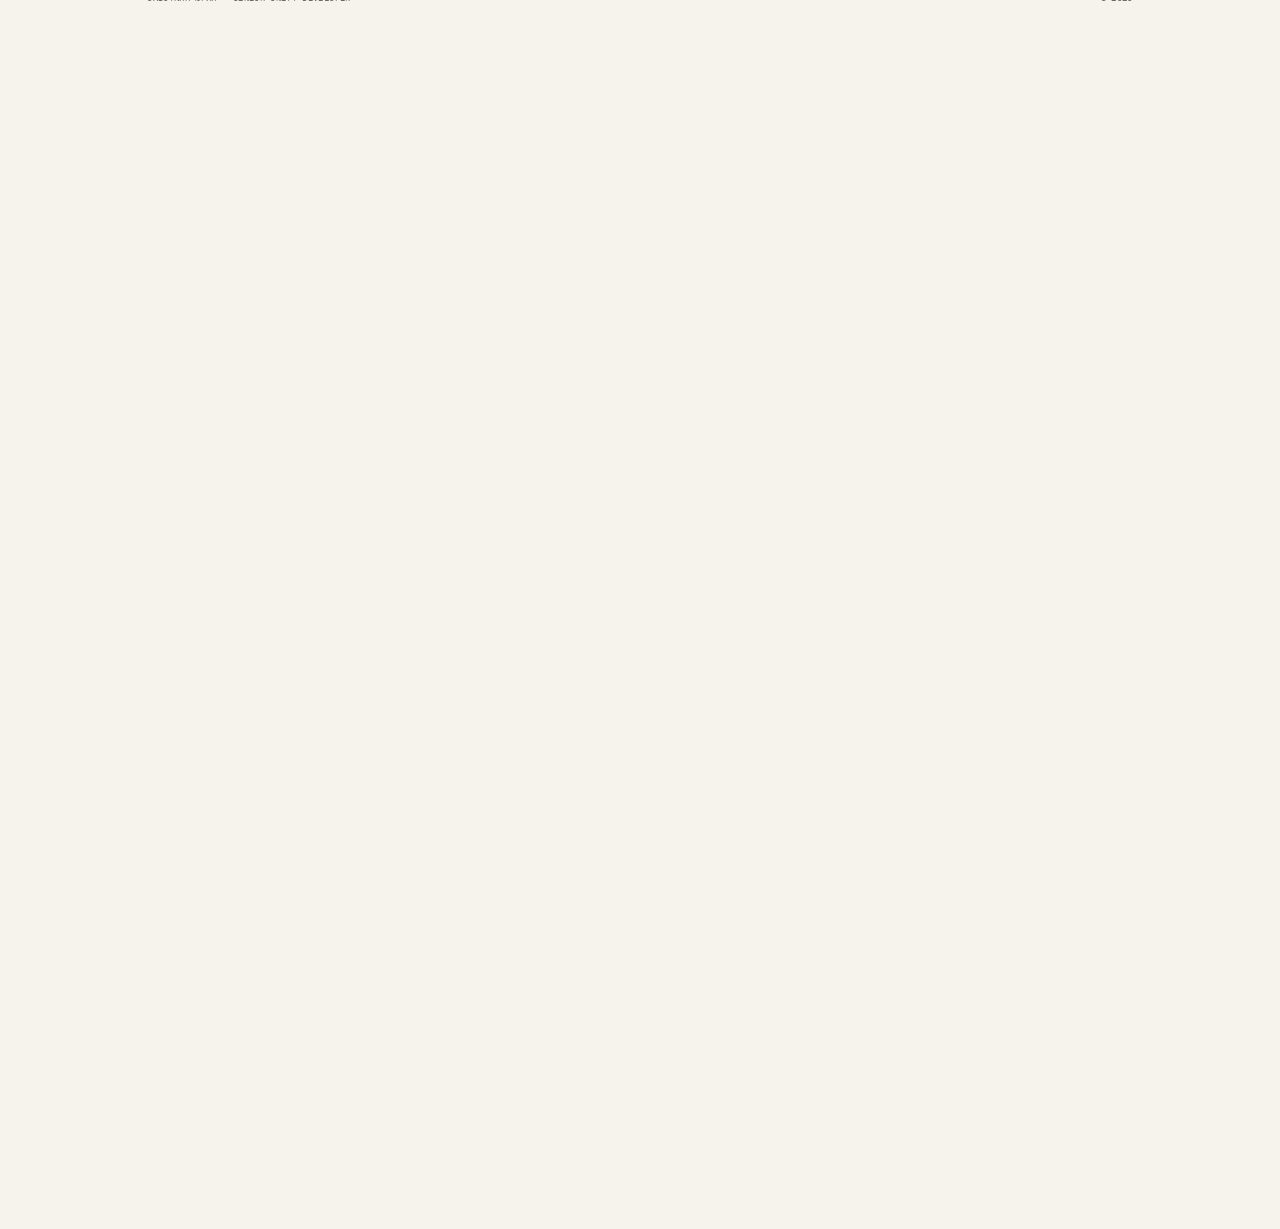
==== commit 36b34dd7: "1" ====
--- a/index.html
+++ b/index.html
@@ -8,7 +8,15 @@
 <link rel="icon" type="image/svg+xml" href="assets/favicon.svg">
 <link rel="preconnect" href="https://fonts.googleapis.com">
 <link rel="preconnect" href="https://fonts.gstatic.com" crossorigin>
-<link href="https://fonts.googleapis.com/css2?family=Instrument+Serif:ital@0;1&family=Schibsted+Grotesk:wght@400;500;600&family=IBM+Plex+Mono:wght@400;500&display=swap" rel="stylesheet">
+<!-- Loaded non-blocking: a stylesheet link still pending makes browsers hold
+     off running every later <script> until it resolves, so a slow/stalled
+     fonts.googleapis.com request would otherwise delay main.js itself
+     (and with it everything that isn't hardcoded as static HTML, like the
+     hero text). preload+onload swap avoids that; noscript covers no-JS. -->
+<link rel="preload" as="style"
+  href="https://fonts.googleapis.com/css2?family=Instrument+Serif:ital@0;1&family=Schibsted+Grotesk:wght@400;500;600&family=IBM+Plex+Mono:wght@400;500&display=swap"
+  onload="this.onload=null;this.rel='stylesheet'">
+<noscript><link rel="stylesheet" href="https://fonts.googleapis.com/css2?family=Instrument+Serif:ital@0;1&family=Schibsted+Grotesk:wght@400;500;600&family=IBM+Plex+Mono:wght@400;500&display=swap"></noscript>
 <link rel="stylesheet" href="assets/css/styles.css">
 </head>
 <body>
@@ -46,10 +54,10 @@
             <div class="phone__body">
               <div class="phone__notch"></div>
               <div class="phone__screen">
-                <iframe id="heroFrame" title="Potion or Poison — live demo"
-                  src="https://yureck666.github.io/FindObjectsTest/"
-                  loading="eager"
+                <!-- src is assigned by main.js, first in the page's load queue -->
+                <iframe id="heroFrame" title="Idle Miner — live demo"
                   allow="accelerometer; gyroscope"></iframe>
+                <video id="heroPreview" src="assets/Playables Preview/Miner.mp4" muted loop playsinline preload="auto" style="display:none"></video>
               </div>
             </div>
           </div>
@@ -206,5 +214,7 @@
 
 <script src="assets/js/i18n.js"></script>
 <script src="assets/js/main.js"></script>
+<script data-goatcounter="https://yureck666.goatcounter.com/count"
+        async src="//gc.zgo.at/count.js"></script>
 </body>
 </html>
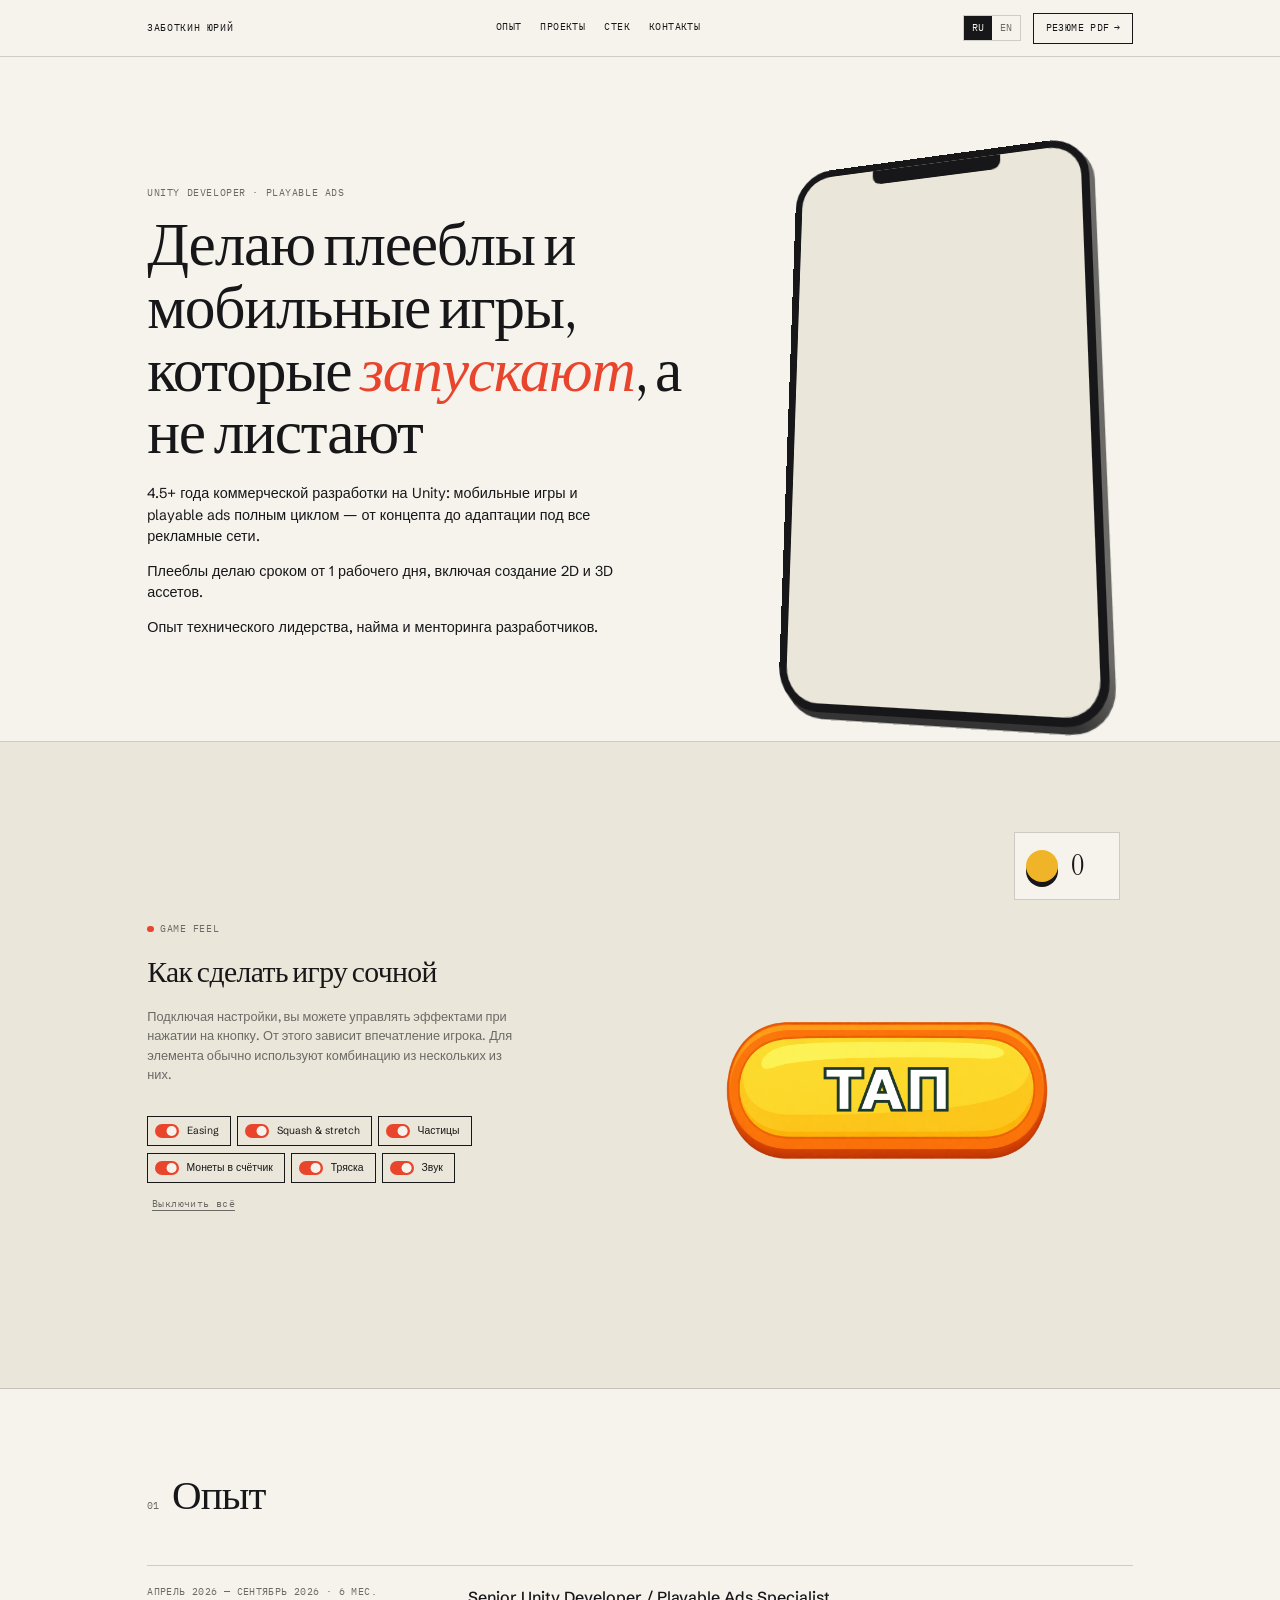
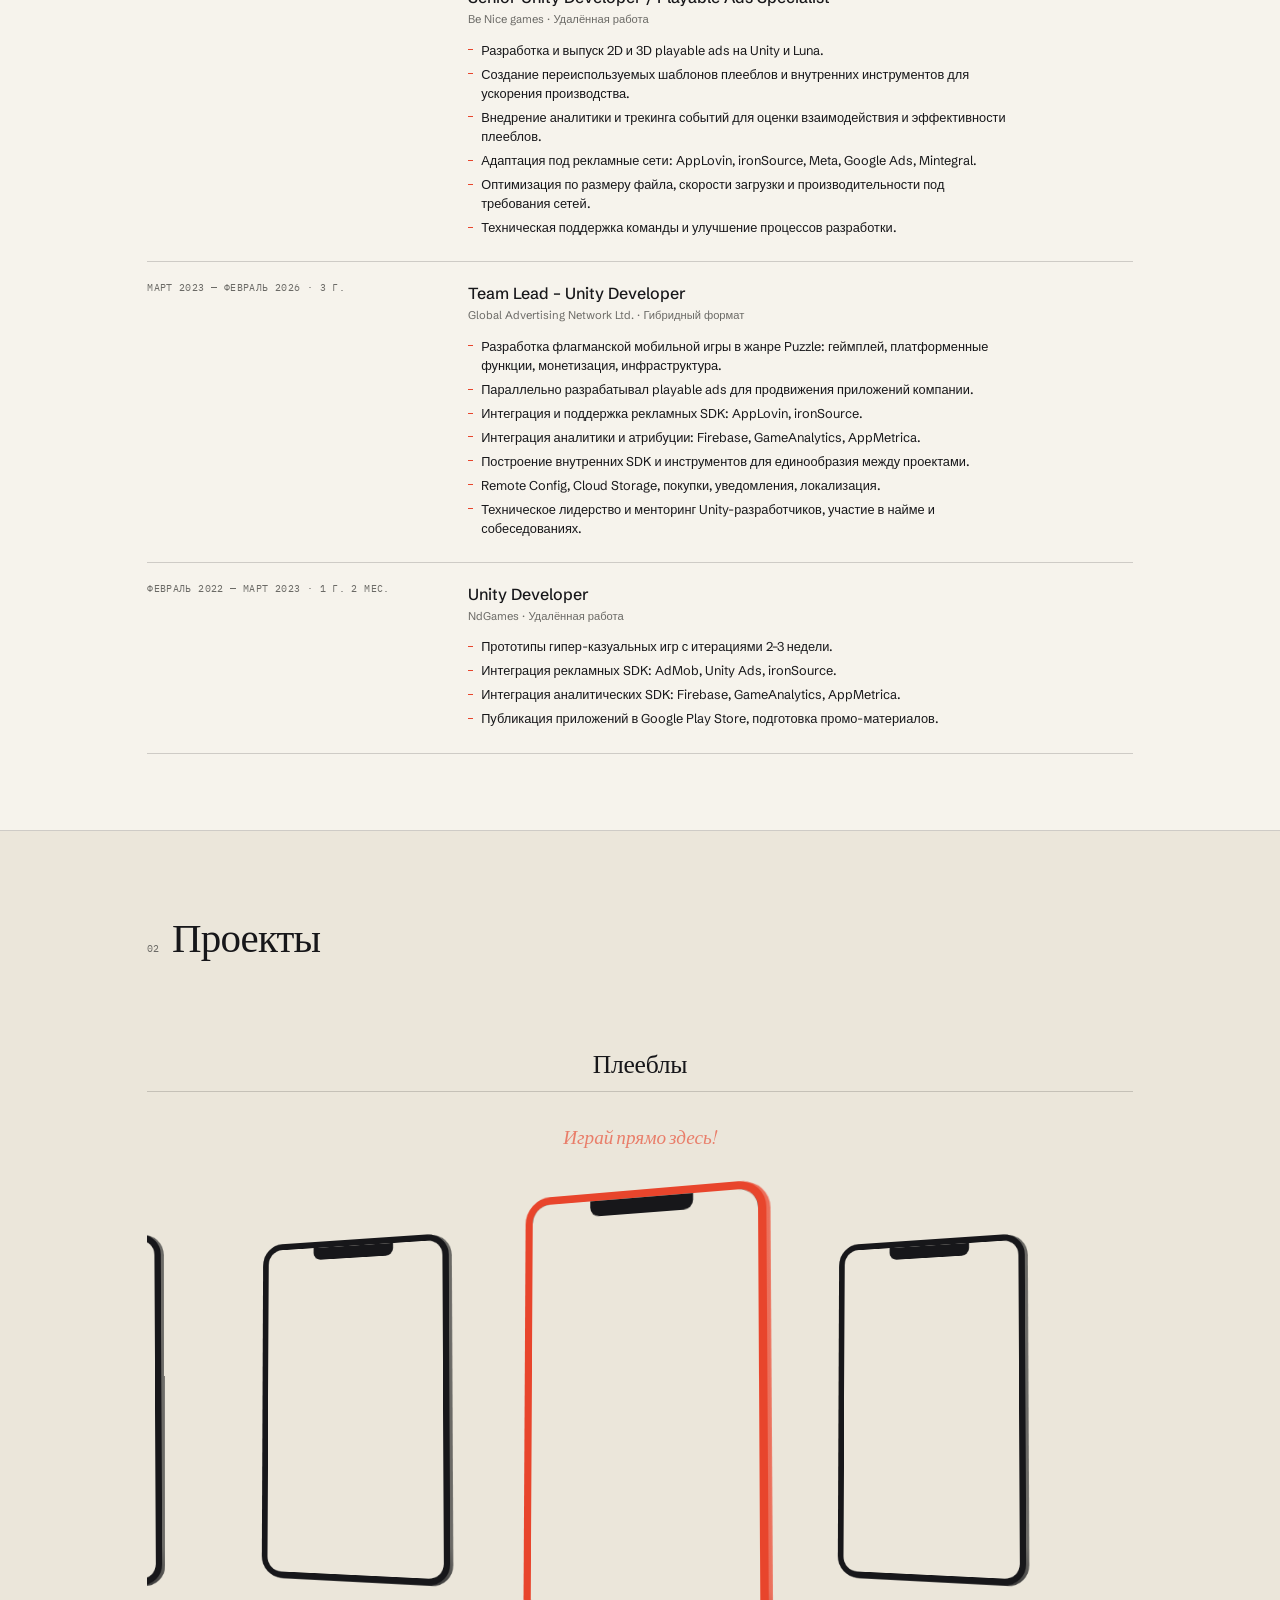
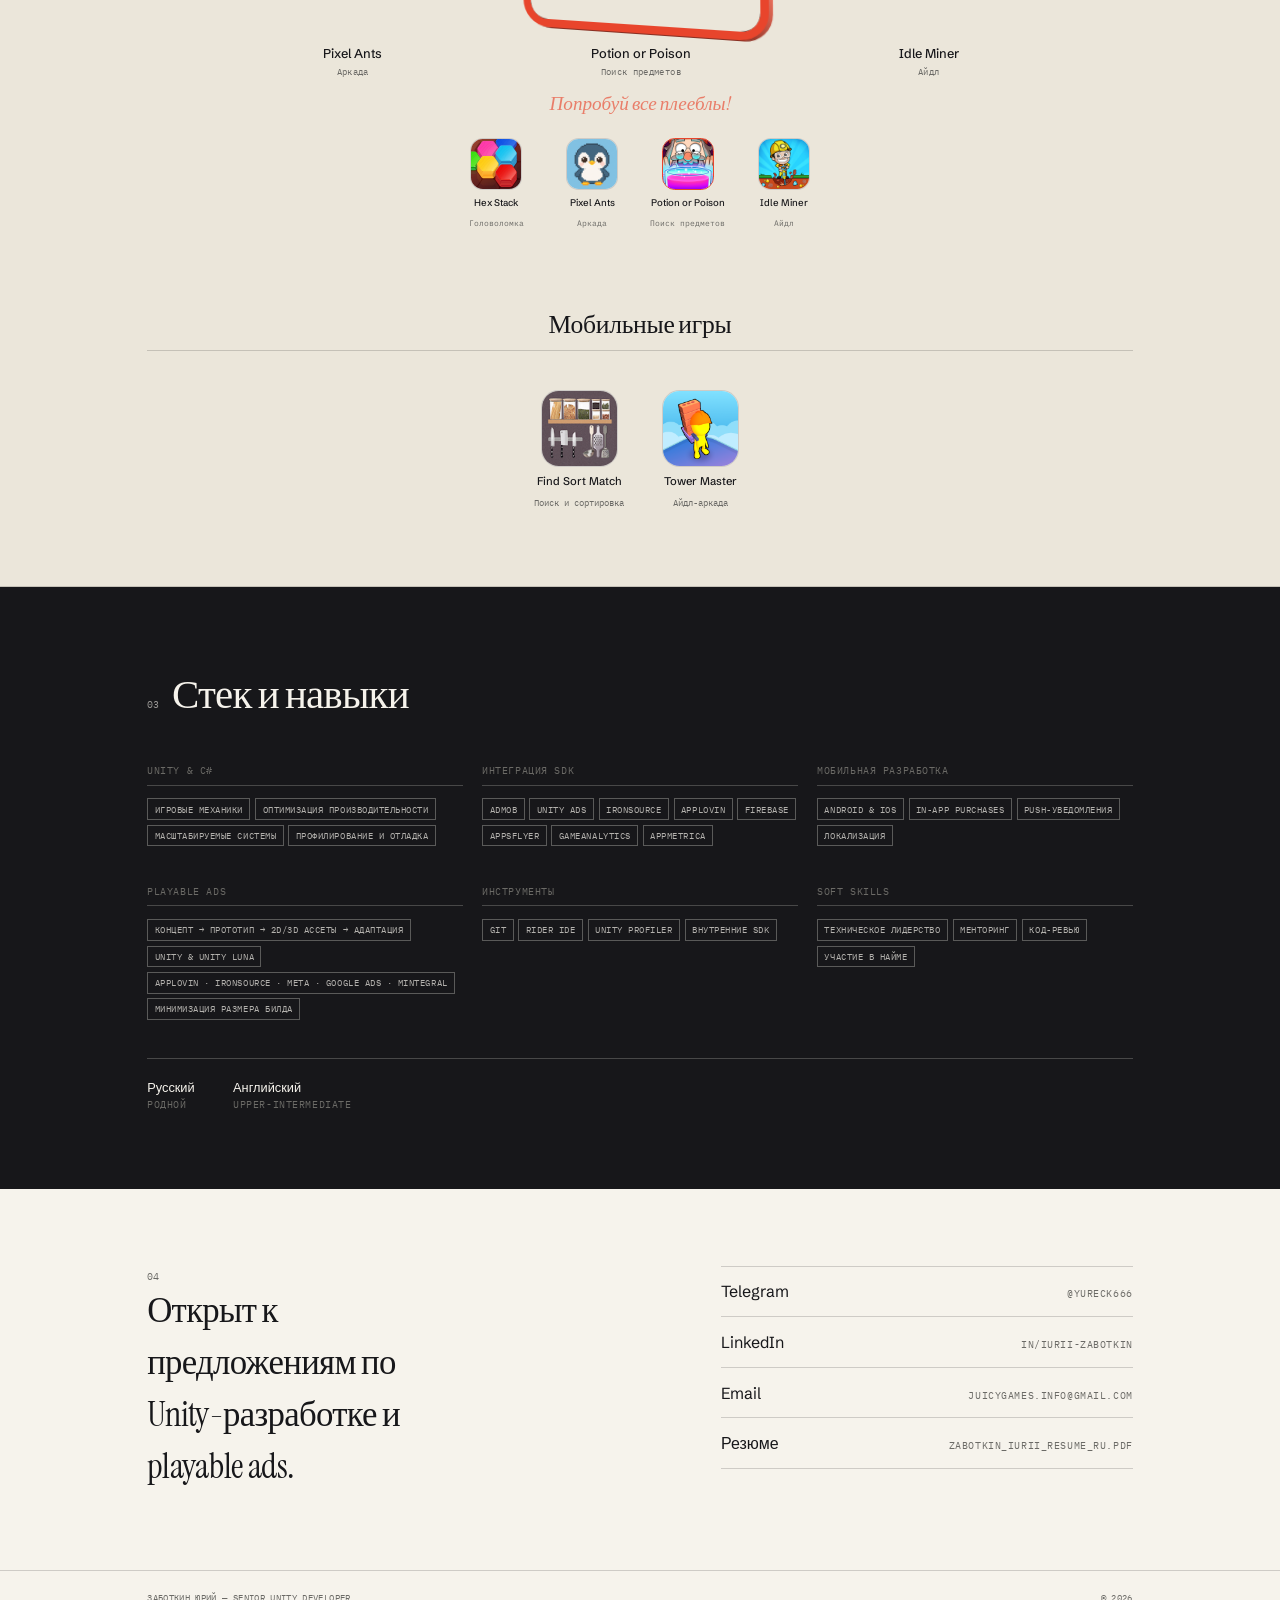
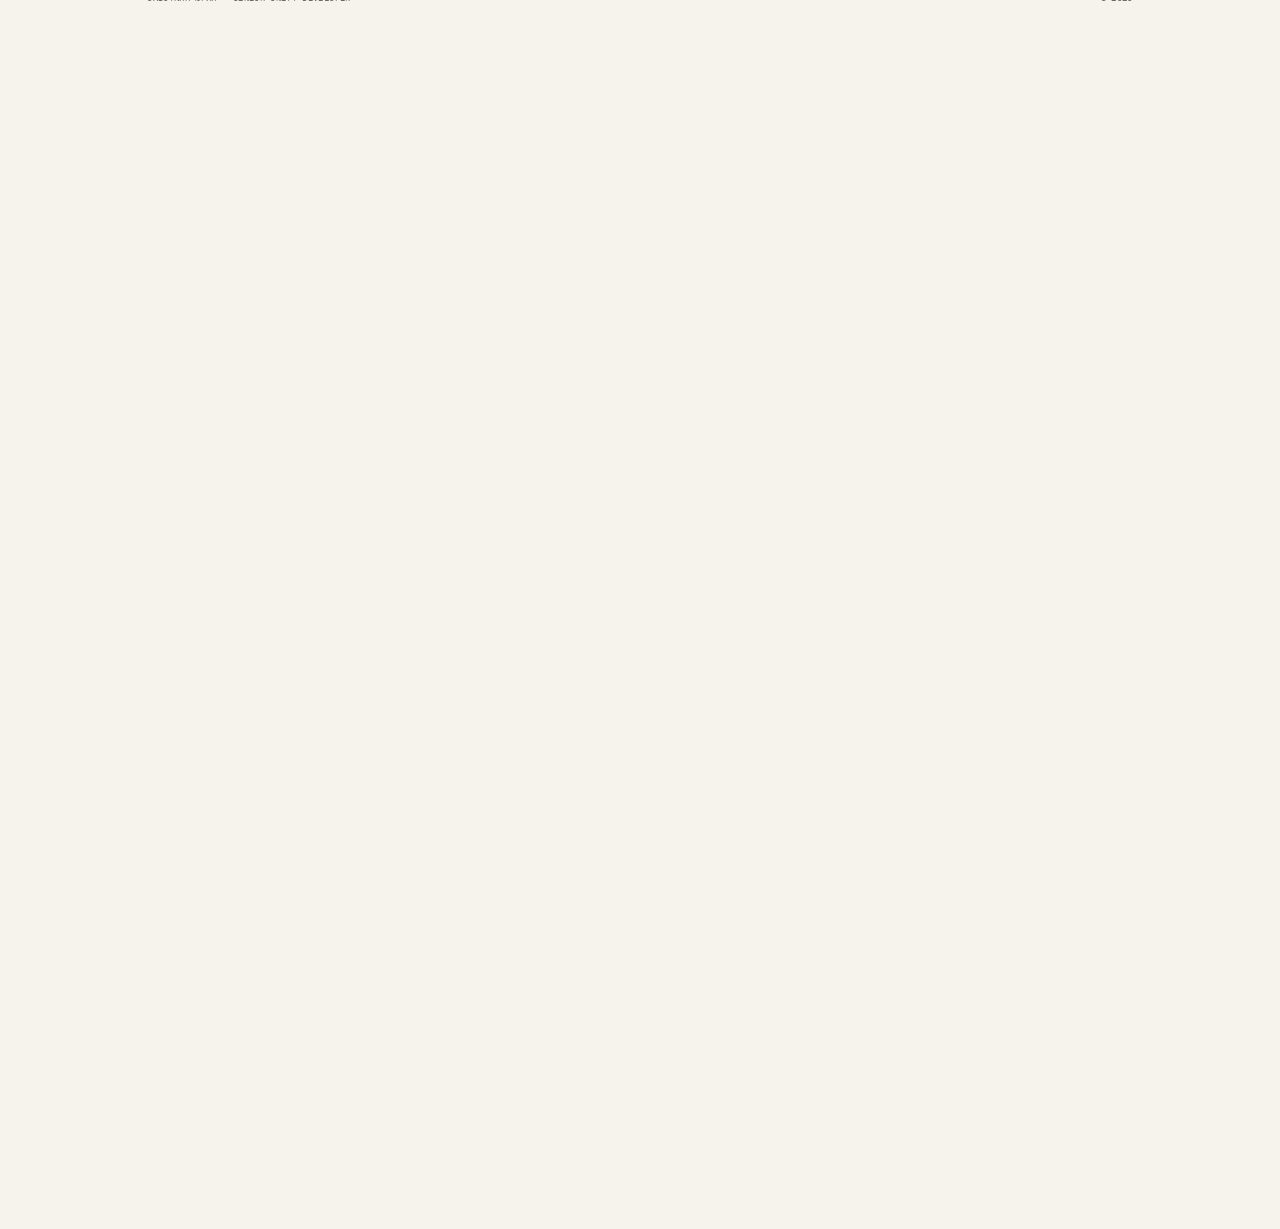
==== commit adc76edf: "1" ====
--- a/index.html
+++ b/index.html
@@ -49,7 +49,7 @@
       </div>
       <div>
         <div class="hero__device-wrap">
-          <div class="phone phone--hero" id="heroPhone">
+          <div class="phone phone--hero is-loading" id="heroPhone">
             <div class="phone__edge"></div>
             <div class="phone__body">
               <div class="phone__notch"></div>
@@ -58,6 +58,7 @@
                 <iframe id="heroFrame" title="Idle Miner — live demo"
                   allow="accelerometer; gyroscope"></iframe>
                 <video id="heroPreview" src="assets/Playables Preview/Miner.mp4" muted loop playsinline preload="auto" style="display:none"></video>
+                <div class="phone__loader" aria-hidden="true"></div>
               </div>
             </div>
           </div>
@@ -206,6 +207,7 @@
         <div class="phone__notch"></div>
         <div class="phone__screen">
           <iframe id="playerFrame" title="Playable demo" src="about:blank" allow="accelerometer; gyroscope"></iframe>
+          <div class="phone__loader" aria-hidden="true"></div>
         </div>
       </div>
     </div>
--- a/assets/css/styles.css
+++ b/assets/css/styles.css
@@ -284,7 +284,7 @@
   height: 20px;
   background: var(--ink);
   border-radius: 0 0 12px 12px;
-  z-index: 2;
+  z-index: 4;
 }
 .phone__screen {
   position: absolute;
@@ -294,7 +294,14 @@
 /* iframe and video are stacked (not just swapped) so activation can hand
    off between them with a brief overlap instead of a hard cut — the video
    stays on top for a beat after the iframe appears, masking the moment a
-   freshly-unhidden iframe needs to repaint. */
+   freshly-unhidden iframe needs to repaint.
+   Hidden/shown with opacity, not visibility: toggling visibility on a
+   cross-origin iframe makes the browser tear down and re-create its
+   compositor layer right at the toggle, and that fresh layer can land a
+   frame out of z-order — a flash that more overlap time can't fix, since
+   it's a one-frame compositing race, not a timing shortfall. will-change
+   keeps the layer alive permanently so there's nothing to recreate; opacity
+   then blends in strict z-order every frame like any other compositor op. */
 .phone__screen iframe {
   position: absolute;
   inset: 0;
@@ -302,6 +309,8 @@
   height: 100%;
   border: 0;
   z-index: 1;
+  opacity: 1;
+  will-change: opacity;
 }
 .phone__screen video {
   position: absolute;
@@ -310,6 +319,7 @@
   height: 100%;
   object-fit: cover;
   z-index: 2;
+  will-change: opacity;
 }
 /* Transparent hit-target over a playable's screen. Captures the click when
    the phone isn't the active one (so a tap selects it instead of reaching
@@ -351,6 +361,34 @@
 }
 .phone--static .phone__edge {
   transform: translate(calc(var(--phone-edge-amount) * 7 / 9), calc(var(--phone-edge-amount) / 9));
+}
+
+/* Loading indicator — top-right of the screen, shown while a phone's
+   playable iframe is loading (see main.js is-loading toggling). A half
+   ring (two adjacent border sides colored, the rest transparent) spinning
+   reads as "working", not decorative, so it stays exempt from the
+   no-shadow/no-gradient rules that apply to the rest of the UI. */
+.phone__loader {
+  display: none;
+  position: absolute;
+  top: 10px;
+  right: 10px;
+  z-index: 5;
+  width: 44px;
+  height: 44px;
+  border-radius: 50%;
+  border: 6px solid color-mix(in srgb, var(--paper) 30%, transparent);
+  border-top-color: var(--accent);
+  border-right-color: var(--accent);
+  pointer-events: none;
+  animation: phone-loader-spin 0.7s linear infinite;
+}
+.phone.is-loading .phone__loader { display: block; }
+@keyframes phone-loader-spin {
+  to { transform: rotate(360deg); }
+}
+@media (prefers-reduced-motion: reduce) {
+  .phone__loader { animation: none; }
 }
 
 /* ==========================================================================
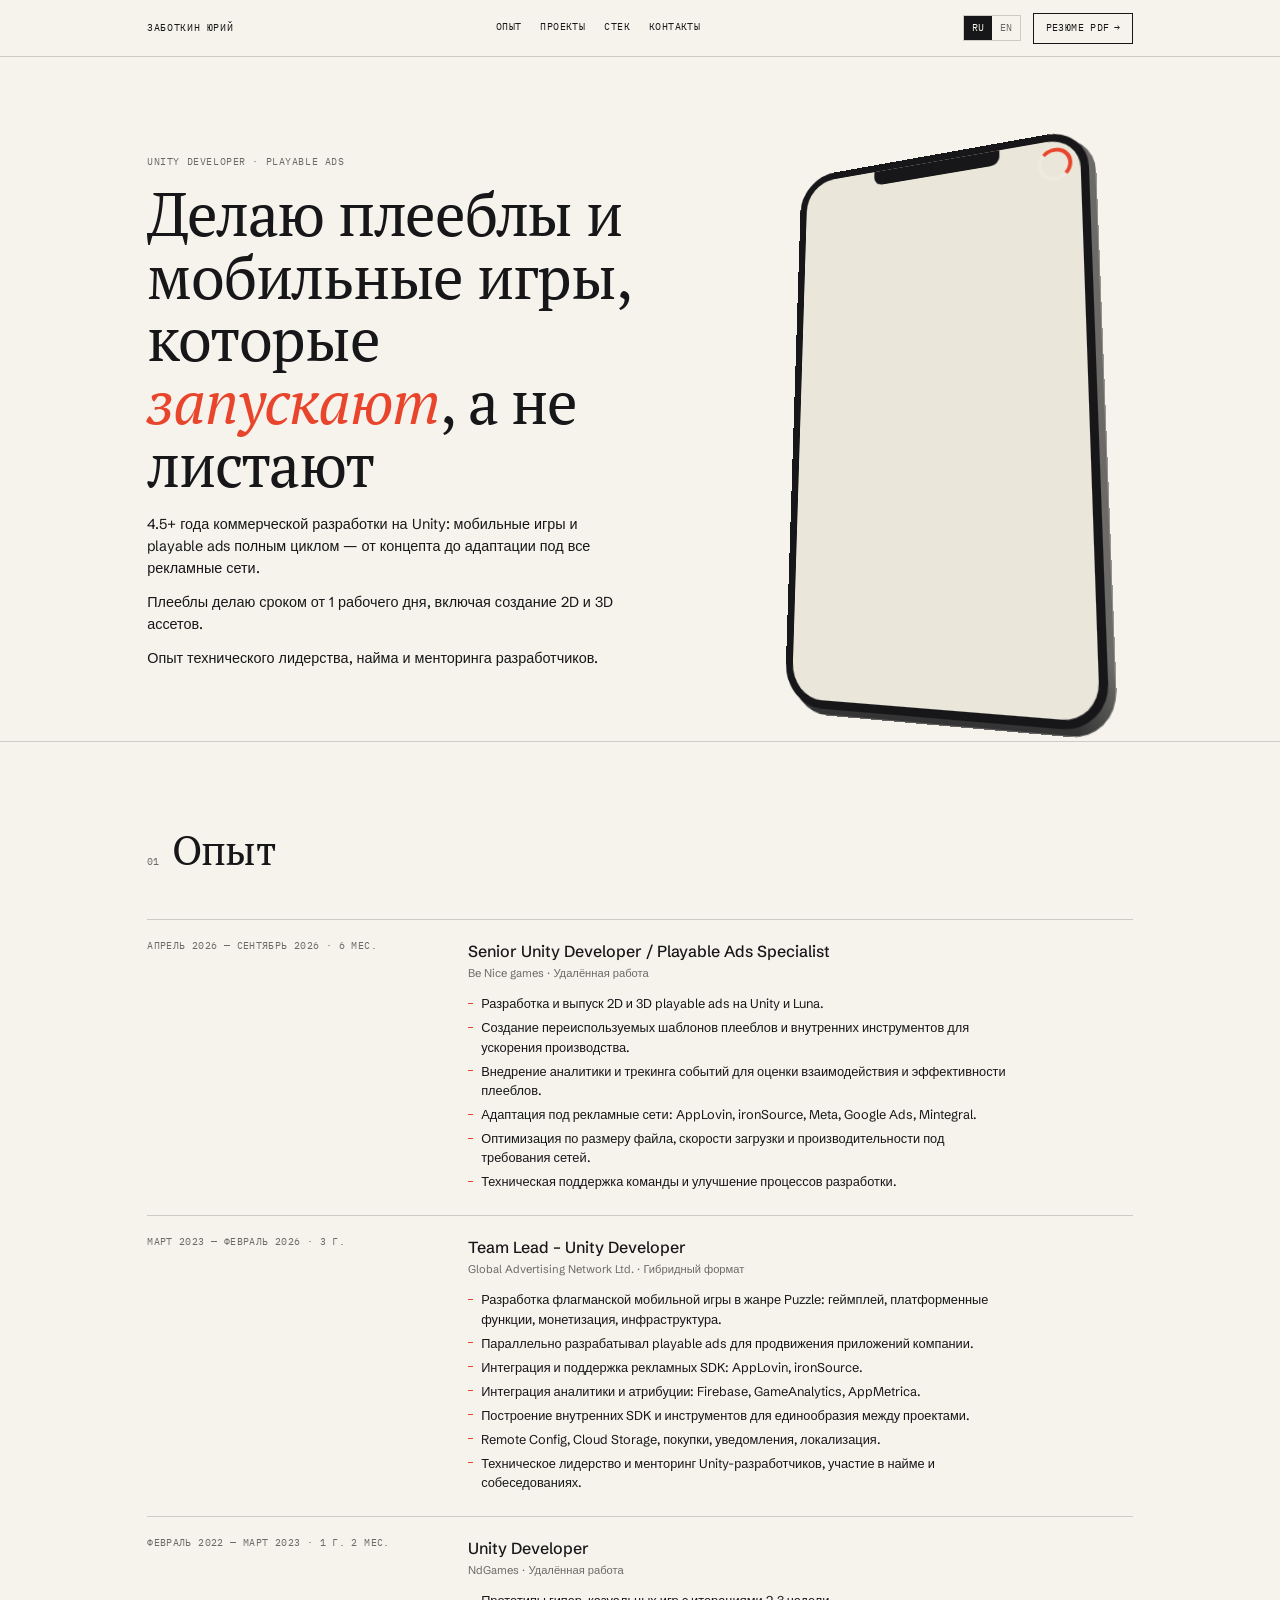
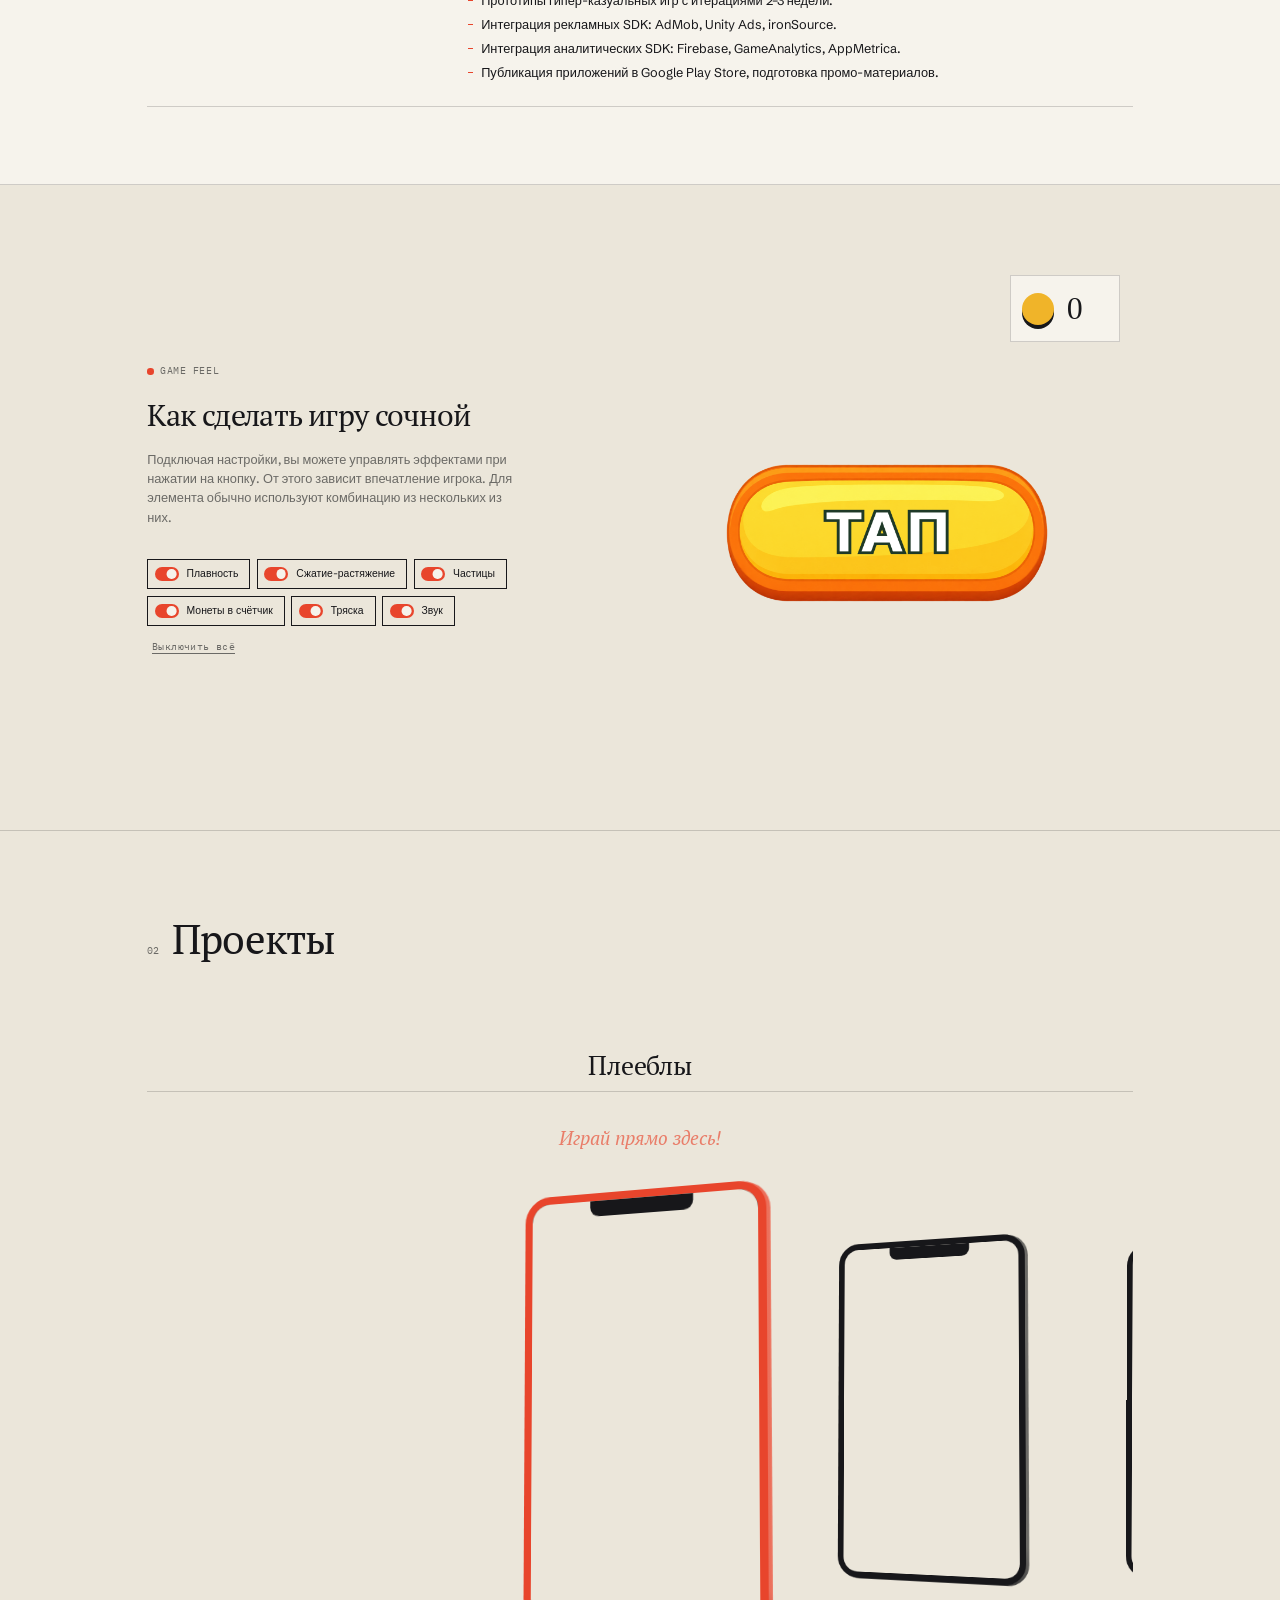
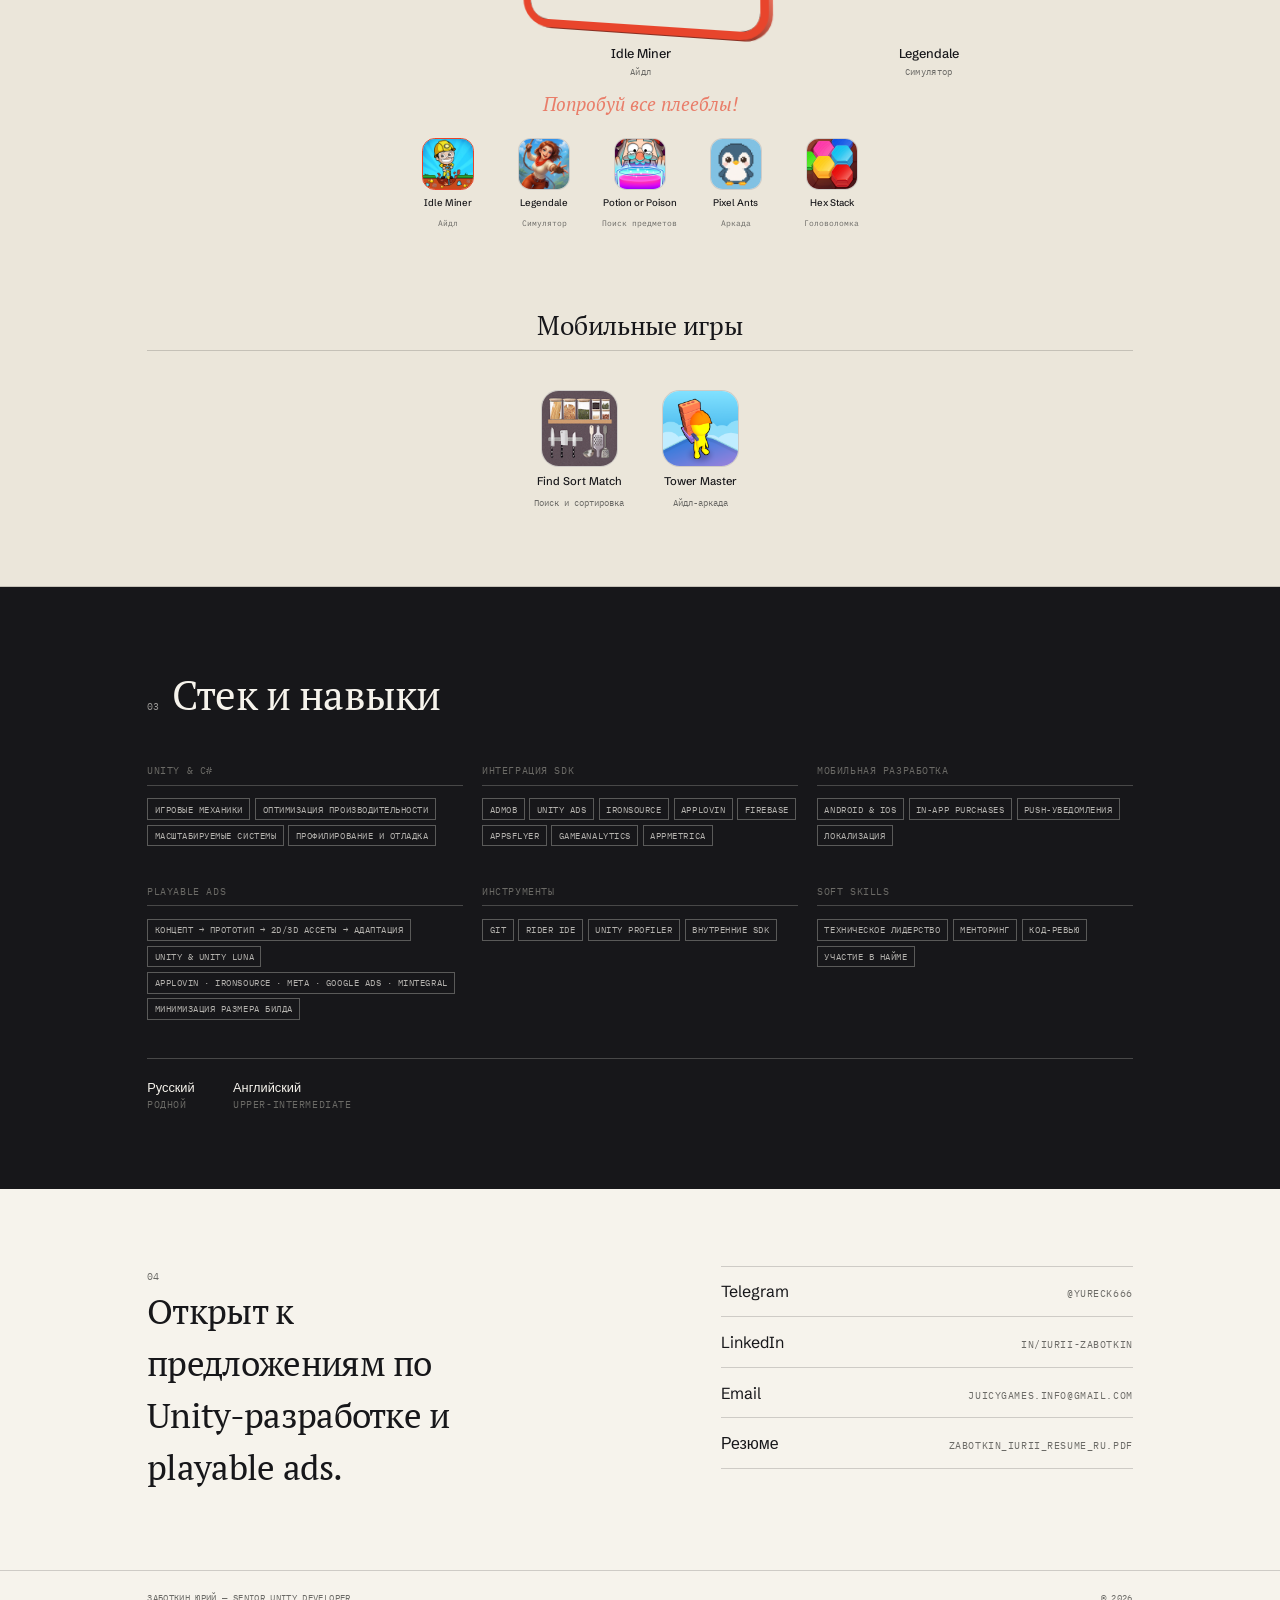
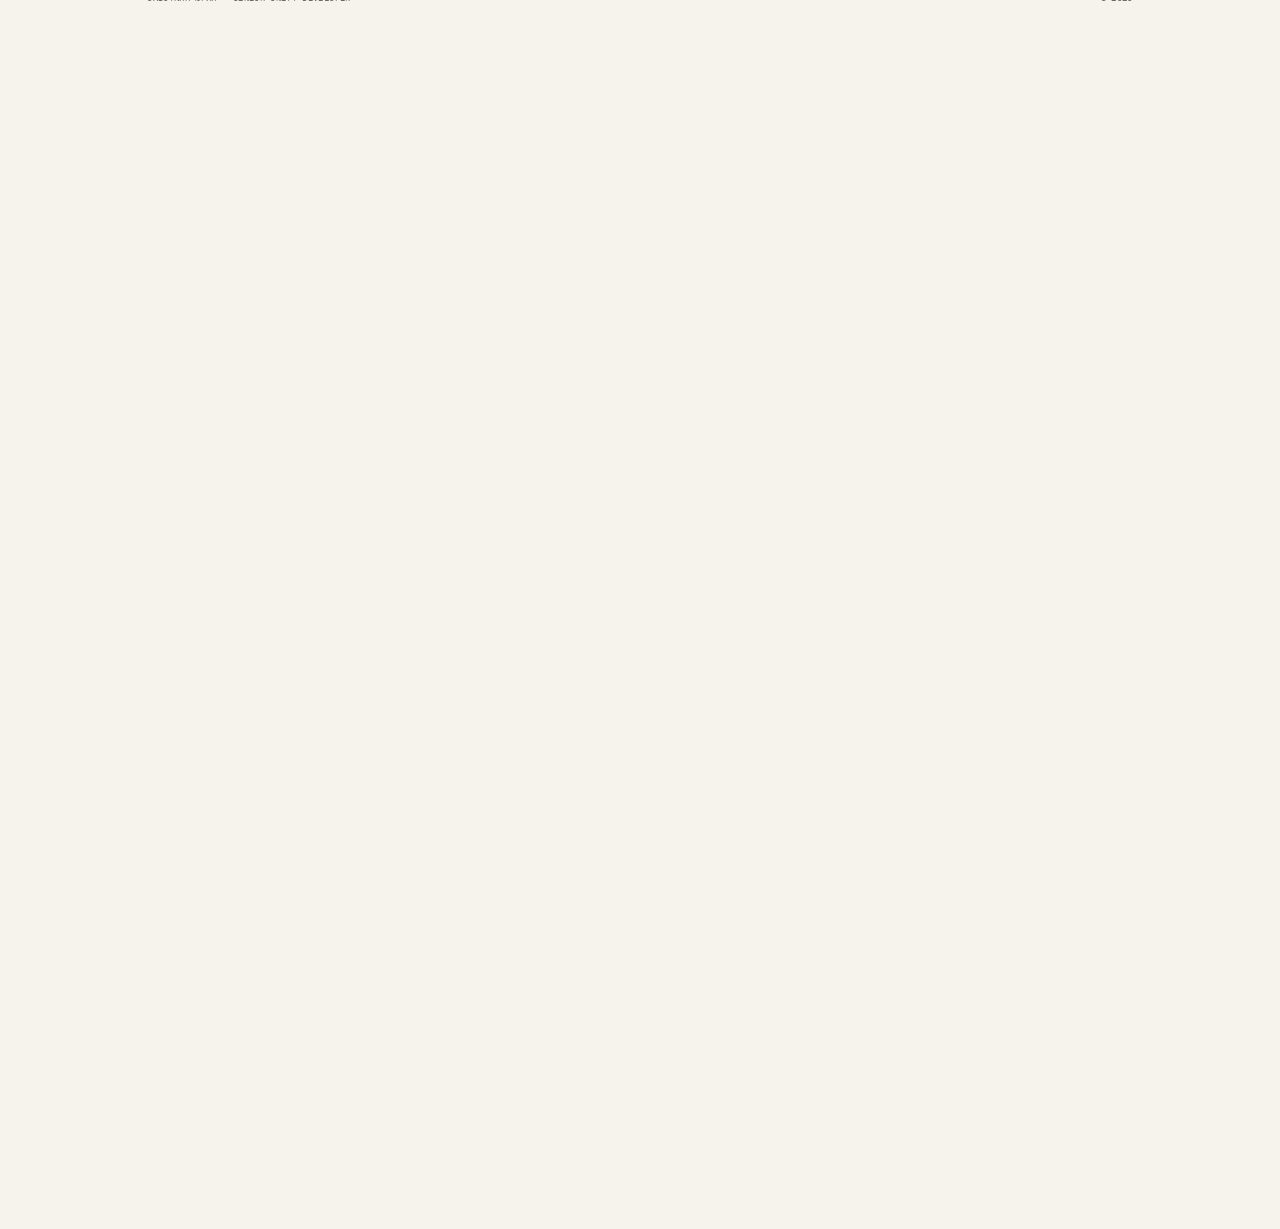
==== commit d9c31b71: "1" ====
--- a/index.html
+++ b/index.html
@@ -14,9 +14,9 @@
      (and with it everything that isn't hardcoded as static HTML, like the
      hero text). preload+onload swap avoids that; noscript covers no-JS. -->
 <link rel="preload" as="style"
-  href="https://fonts.googleapis.com/css2?family=Instrument+Serif:ital@0;1&family=Schibsted+Grotesk:wght@400;500;600&family=IBM+Plex+Mono:wght@400;500&display=swap"
+  href="https://fonts.googleapis.com/css2?family=PT+Serif:ital@0;1&family=Schibsted+Grotesk:wght@400;500;600&family=IBM+Plex+Mono:wght@400;500&display=swap"
   onload="this.onload=null;this.rel='stylesheet'">
-<noscript><link rel="stylesheet" href="https://fonts.googleapis.com/css2?family=Instrument+Serif:ital@0;1&family=Schibsted+Grotesk:wght@400;500;600&family=IBM+Plex+Mono:wght@400;500&display=swap"></noscript>
+<noscript><link rel="stylesheet" href="https://fonts.googleapis.com/css2?family=PT+Serif:ital@0;1&family=Schibsted+Grotesk:wght@400;500;600&family=IBM+Plex+Mono:wght@400;500&display=swap"></noscript>
 <link rel="stylesheet" href="assets/css/styles.css">
 </head>
 <body>
@@ -67,6 +67,17 @@
     </div>
   </section>
 
+  <!-- Experience -->
+  <section class="section" id="experience">
+    <div class="container">
+      <div class="section__head" data-reveal>
+        <span class="section__index" id="expIndex"></span>
+        <h2 class="section__title" id="expTitle"></h2>
+      </div>
+      <div class="exp-list" id="expList"></div>
+    </div>
+  </section>
+
   <!-- Game Feel interactive demo -->
   <section class="section gamefeel-section" id="gamefeel">
     <div class="container">
@@ -117,17 +128,6 @@
     </div>
   </section>
 
-  <!-- Experience -->
-  <section class="section" id="experience">
-    <div class="container">
-      <div class="section__head" data-reveal>
-        <span class="section__index" id="expIndex"></span>
-        <h2 class="section__title" id="expTitle"></h2>
-      </div>
-      <div class="exp-list" id="expList"></div>
-    </div>
-  </section>
-
   <!-- Projects -->
   <section class="section section--paper2" id="projects">
     <div class="container">
--- a/assets/css/styles.css
+++ b/assets/css/styles.css
@@ -16,7 +16,7 @@
   --sp-4: 48px;
   --sp-5: 96px;
 
-  --font-display: "Instrument Serif", Georgia, serif;
+  --font-display: "PT Serif", Georgia, serif;
   --font-text: "Schibsted Grotesk", Georgia, sans-serif;
   --font-mono: "IBM Plex Mono", ui-monospace, monospace;
 }
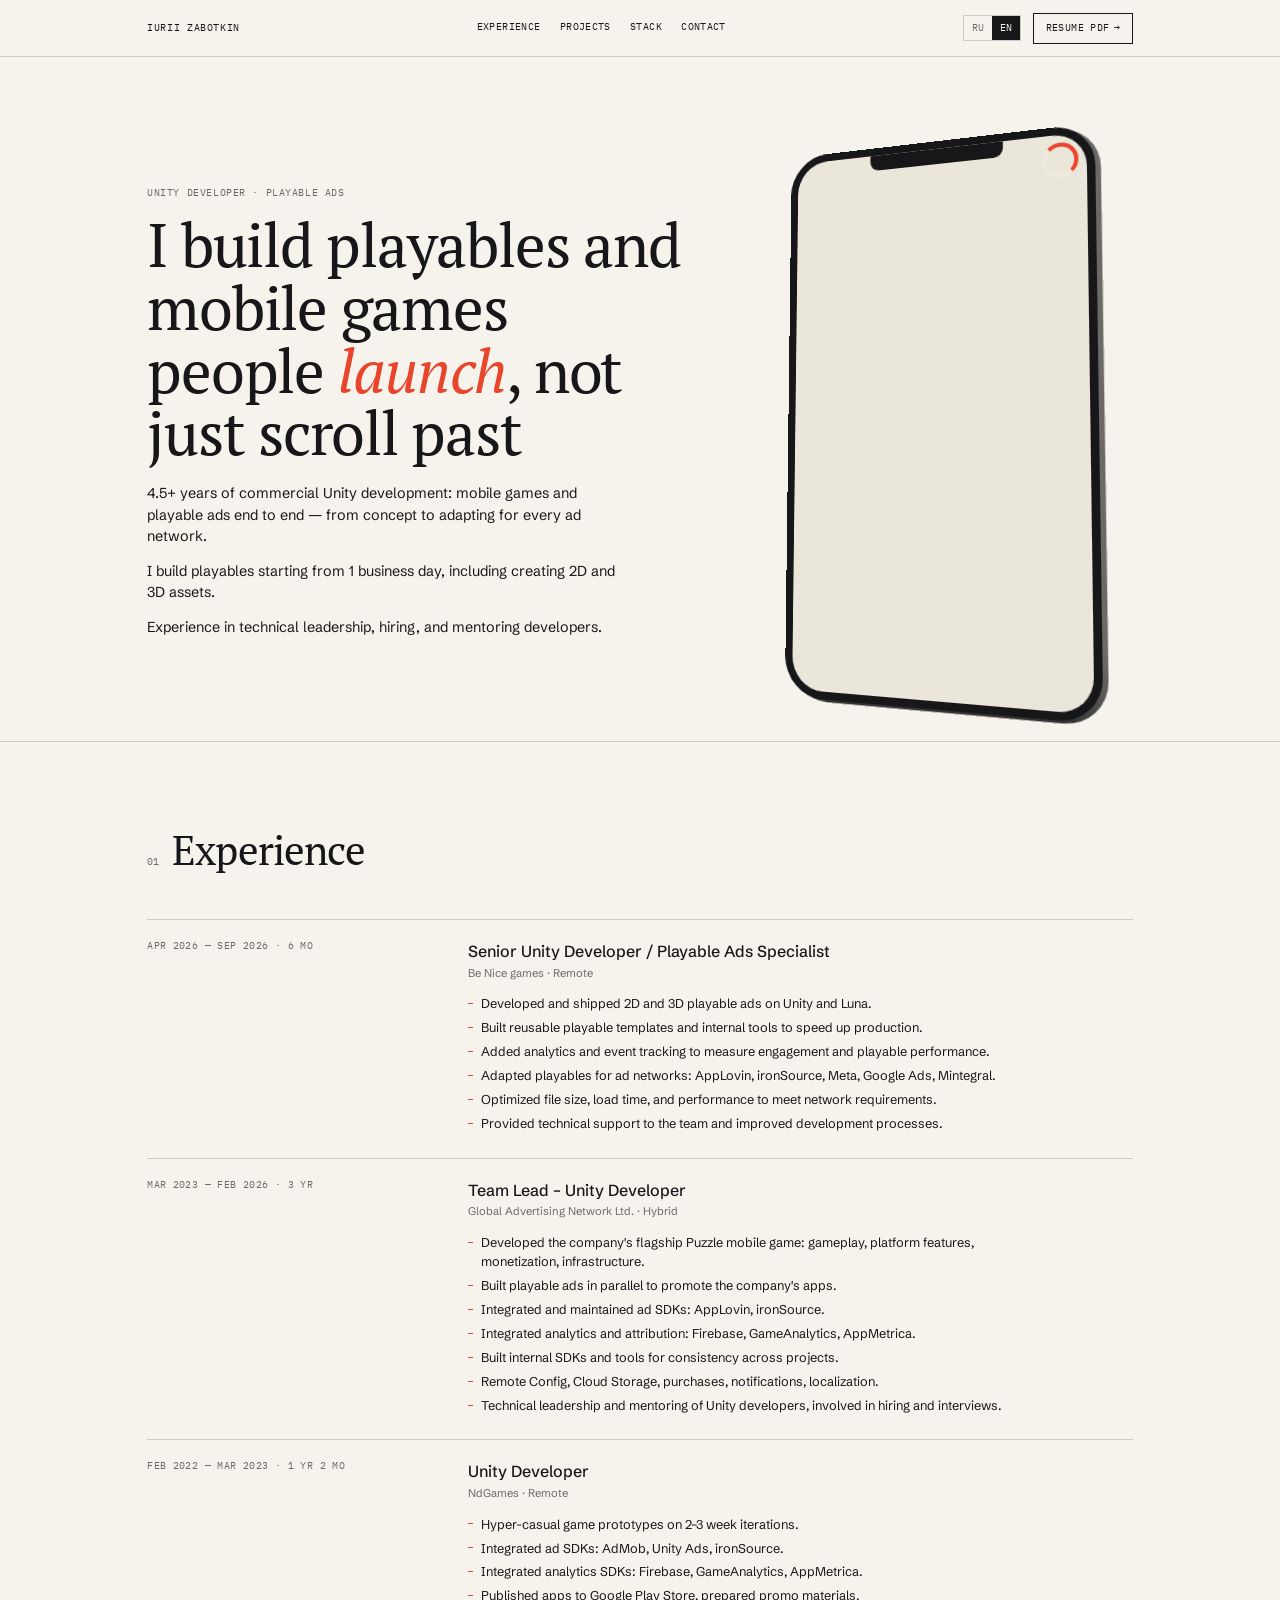
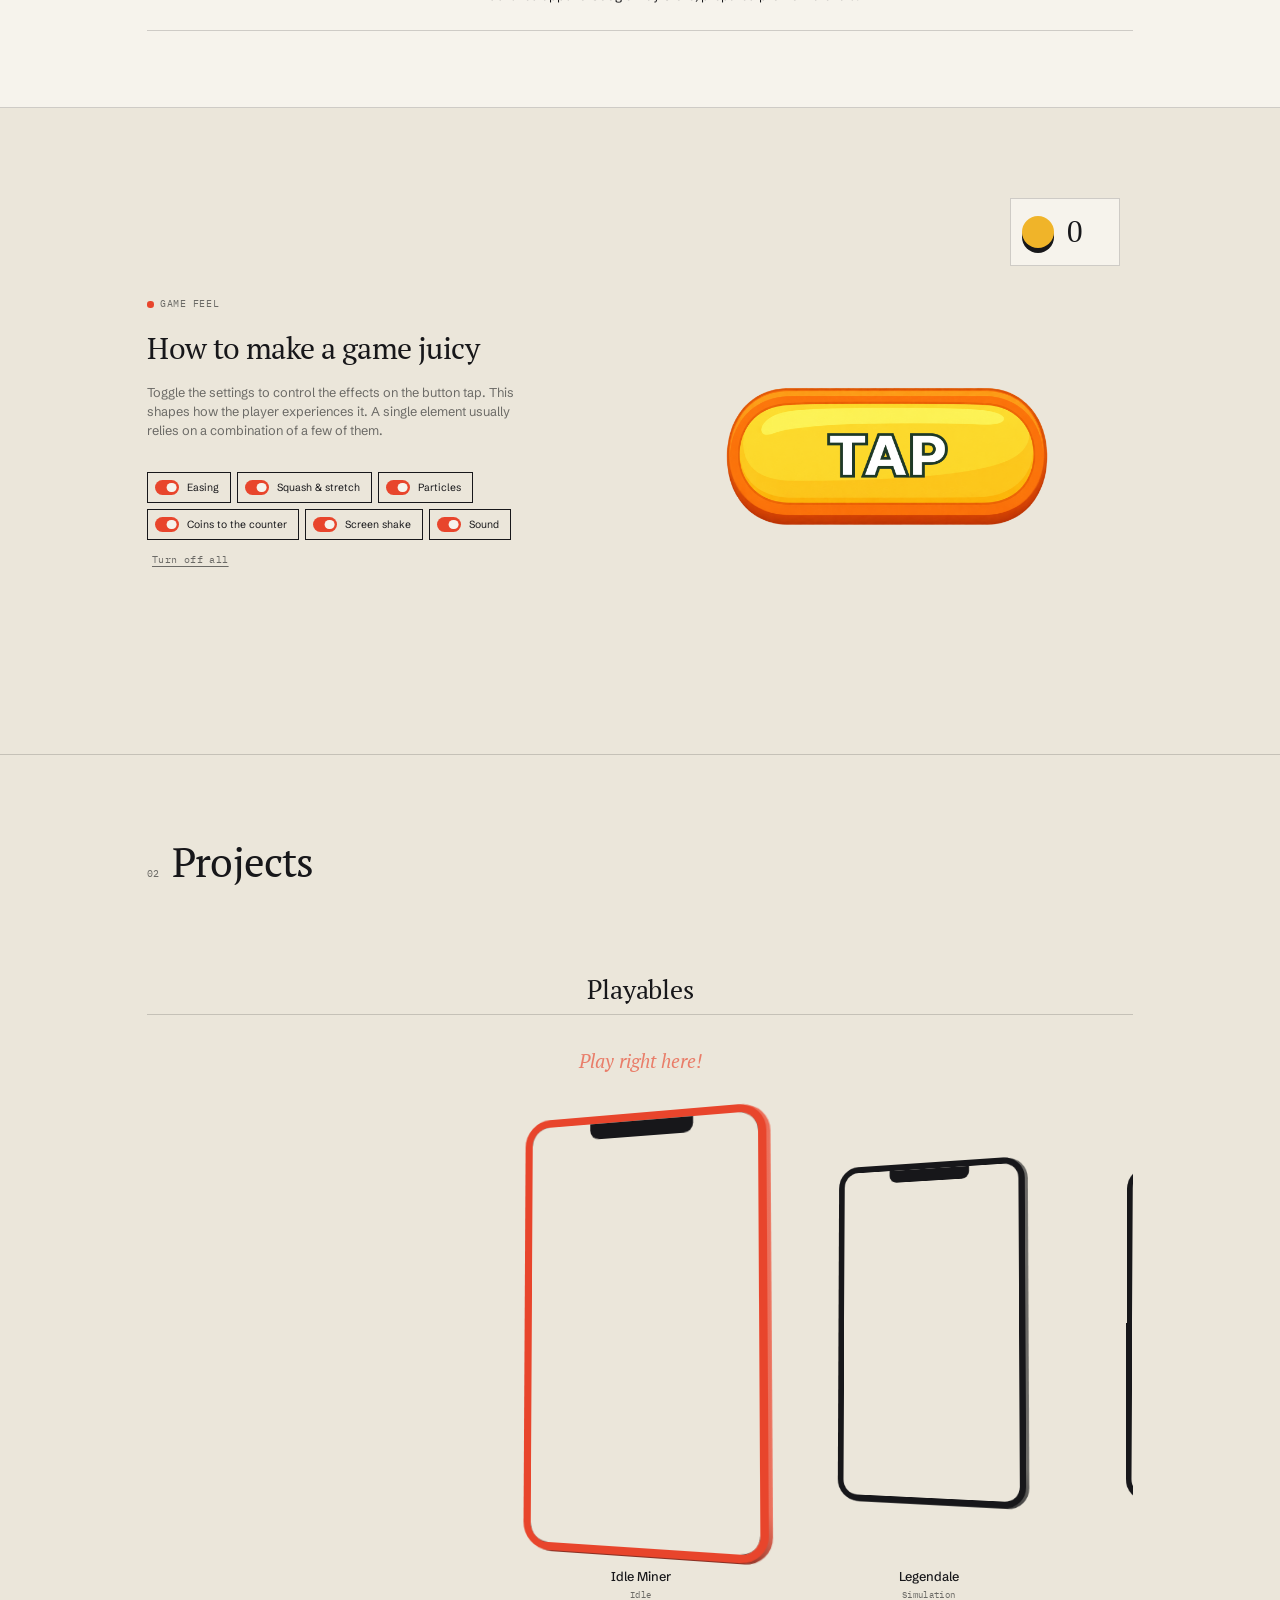
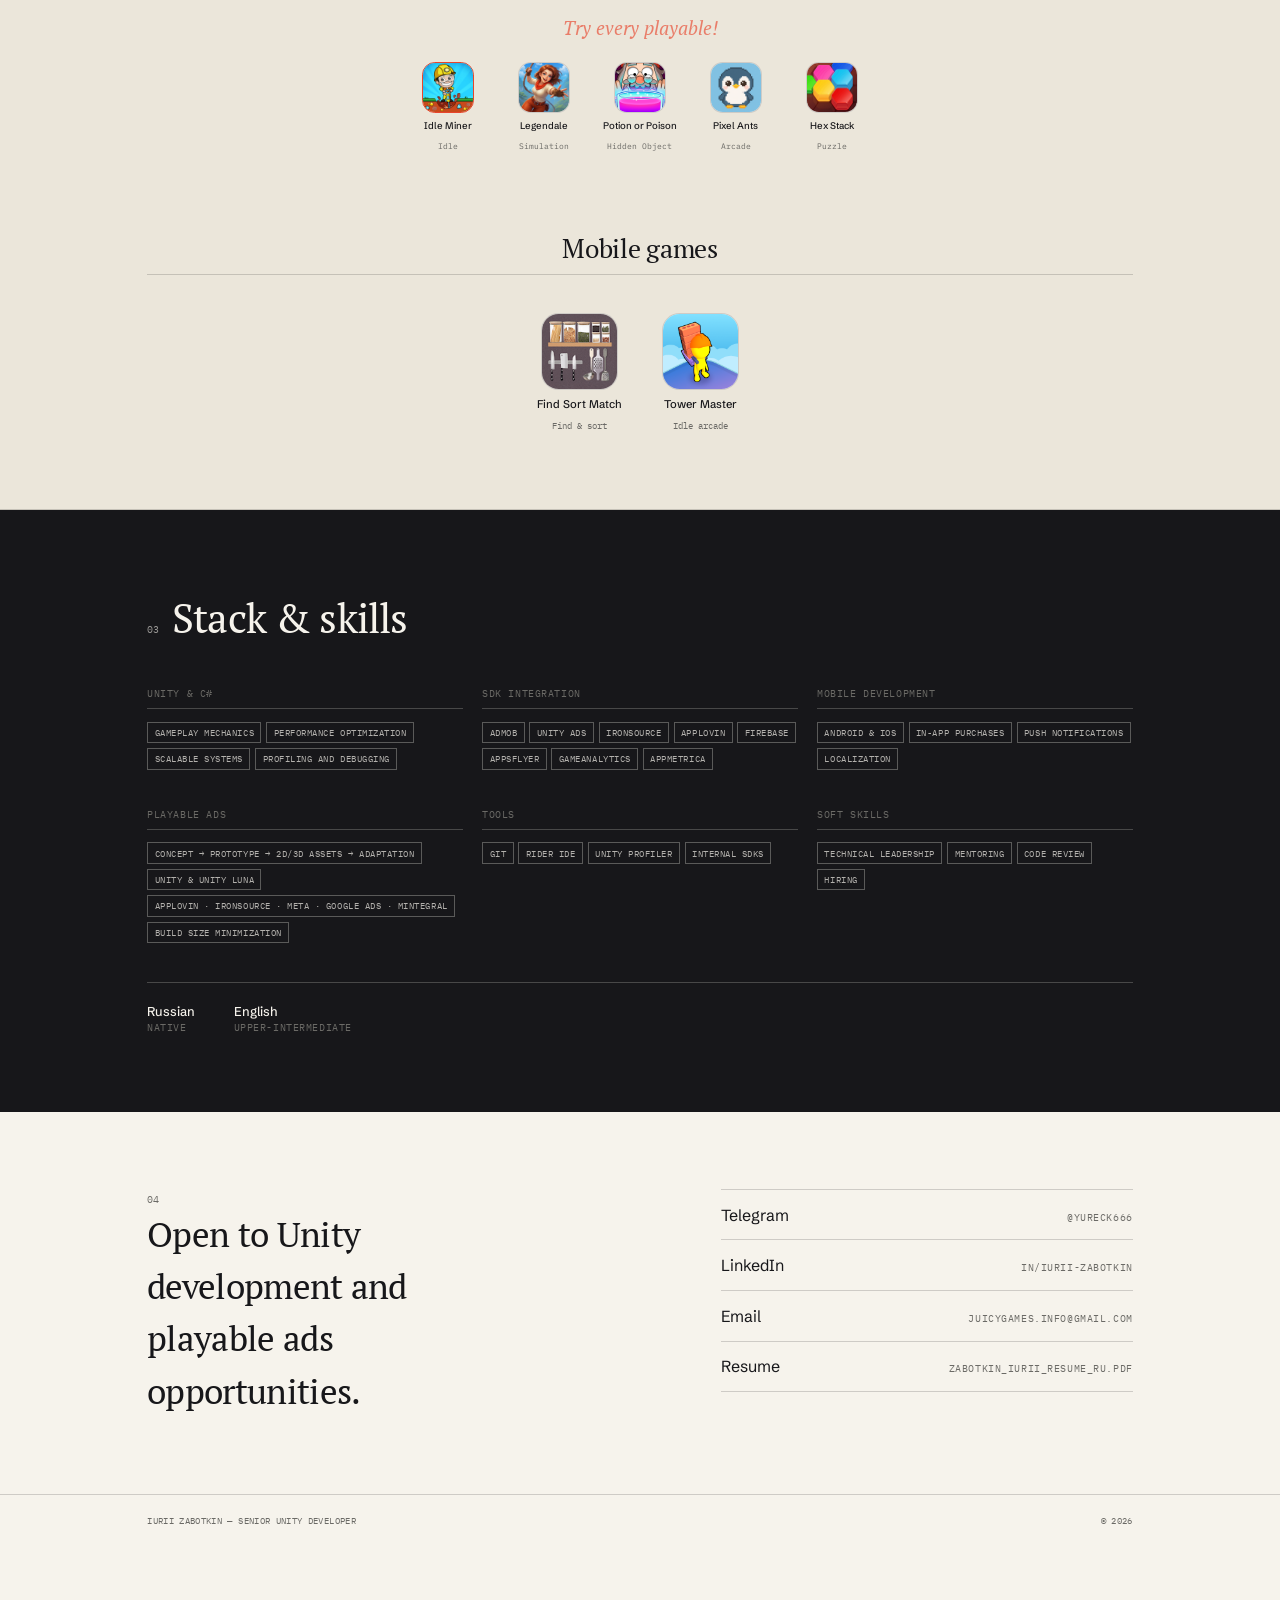
==== commit 470a3bac: "1" ====
--- a/index.html
+++ b/index.html
@@ -5,6 +5,19 @@
 <meta name="viewport" content="width=device-width, initial-scale=1">
 <title>Юрий Заботкин — Senior Unity Developer, Playable Ads</title>
 <meta name="description" content="Senior Unity Developer и Playable Ads специалист. 4.5+ года в мобильных играх и плееблах.">
+<meta property="og:type" content="website">
+<meta property="og:site_name" content="Юрий Заботкин">
+<meta property="og:url" content="https://yureck666.github.io/DemoSite/">
+<meta property="og:title" content="Юрий Заботкин — Senior Unity Developer, Playable Ads">
+<meta property="og:description" content="Senior Unity Developer и Playable Ads специалист. 4.5+ года в мобильных играх и плееблах.">
+<meta property="og:image" content="https://yureck666.github.io/DemoSite/assets/og-image.png">
+<meta property="og:image:width" content="1200">
+<meta property="og:image:height" content="630">
+<meta property="og:locale" content="ru_RU">
+<meta name="twitter:card" content="summary_large_image">
+<meta name="twitter:title" content="Юрий Заботкин — Senior Unity Developer, Playable Ads">
+<meta name="twitter:description" content="Senior Unity Developer и Playable Ads специалист. 4.5+ года в мобильных играх и плееблах.">
+<meta name="twitter:image" content="https://yureck666.github.io/DemoSite/assets/og-image.png">
 <link rel="icon" type="image/svg+xml" href="assets/favicon.svg">
 <link rel="preconnect" href="https://fonts.googleapis.com">
 <link rel="preconnect" href="https://fonts.gstatic.com" crossorigin>
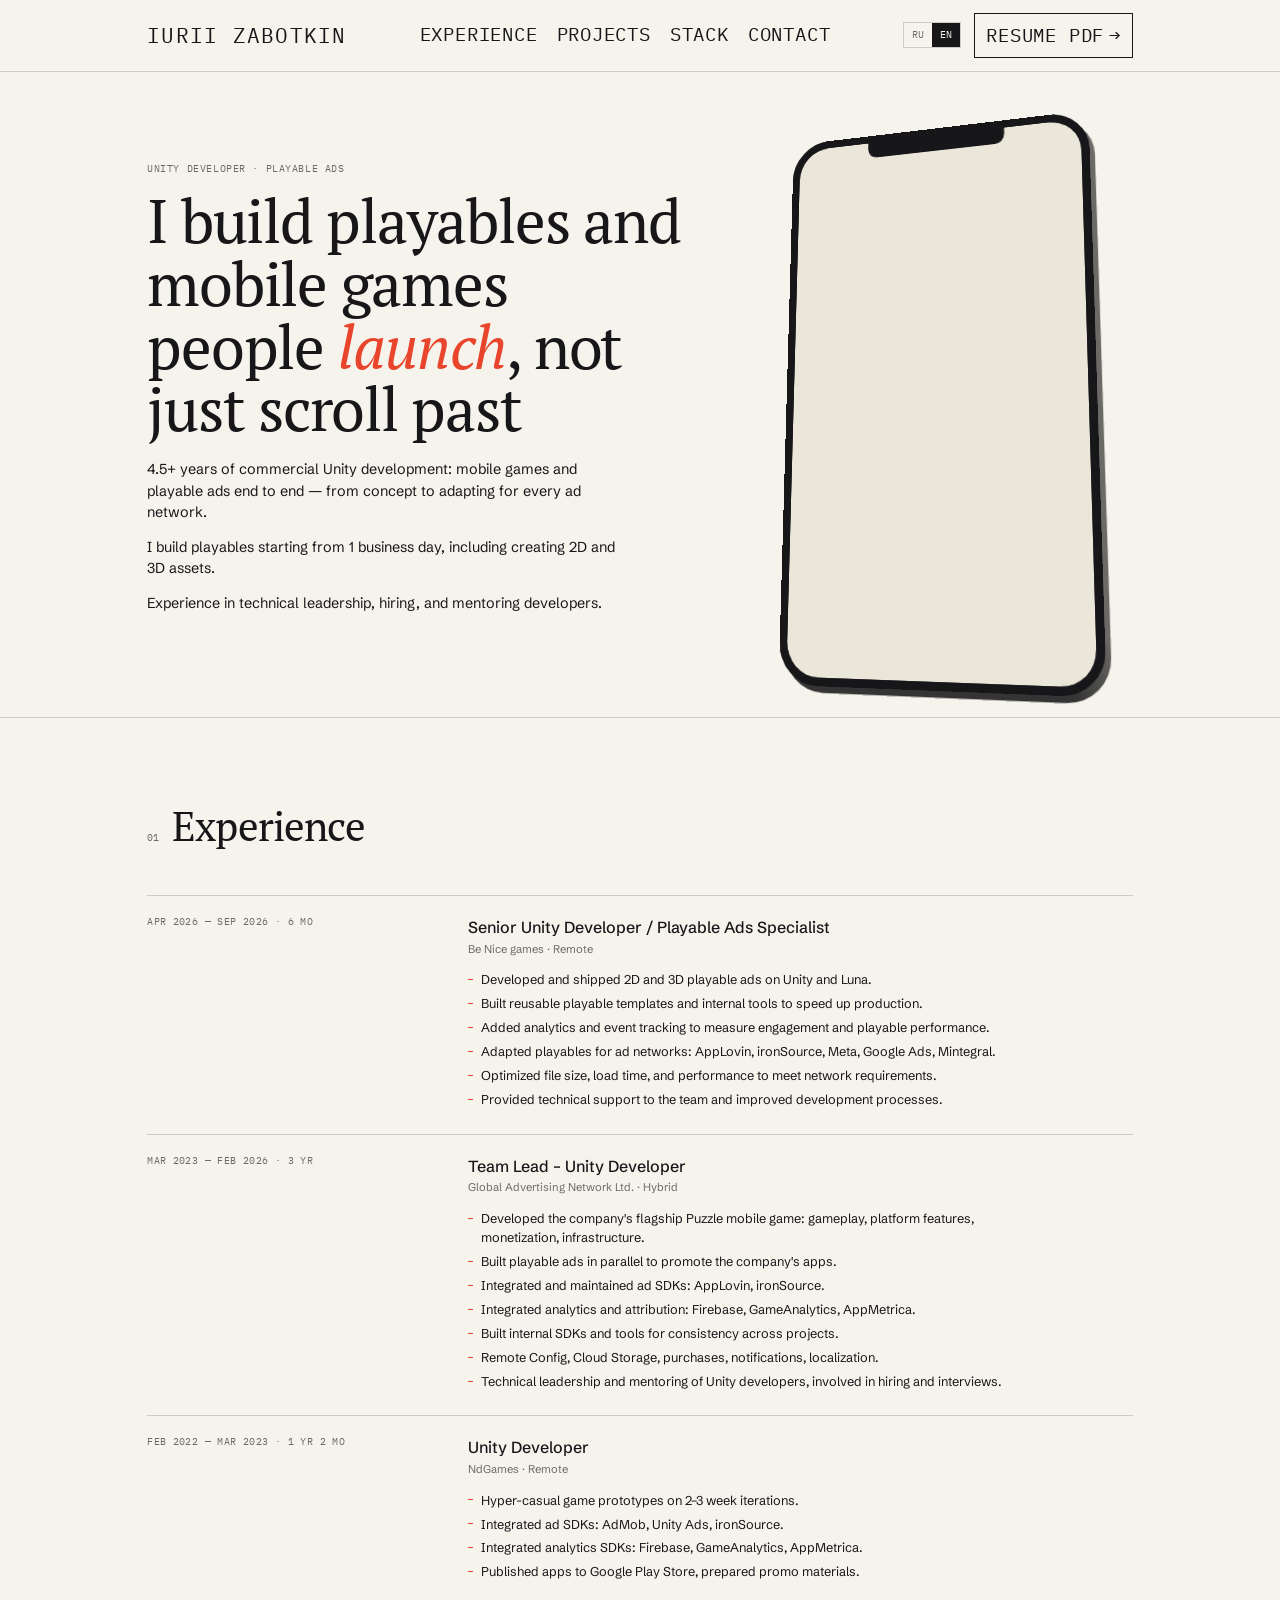
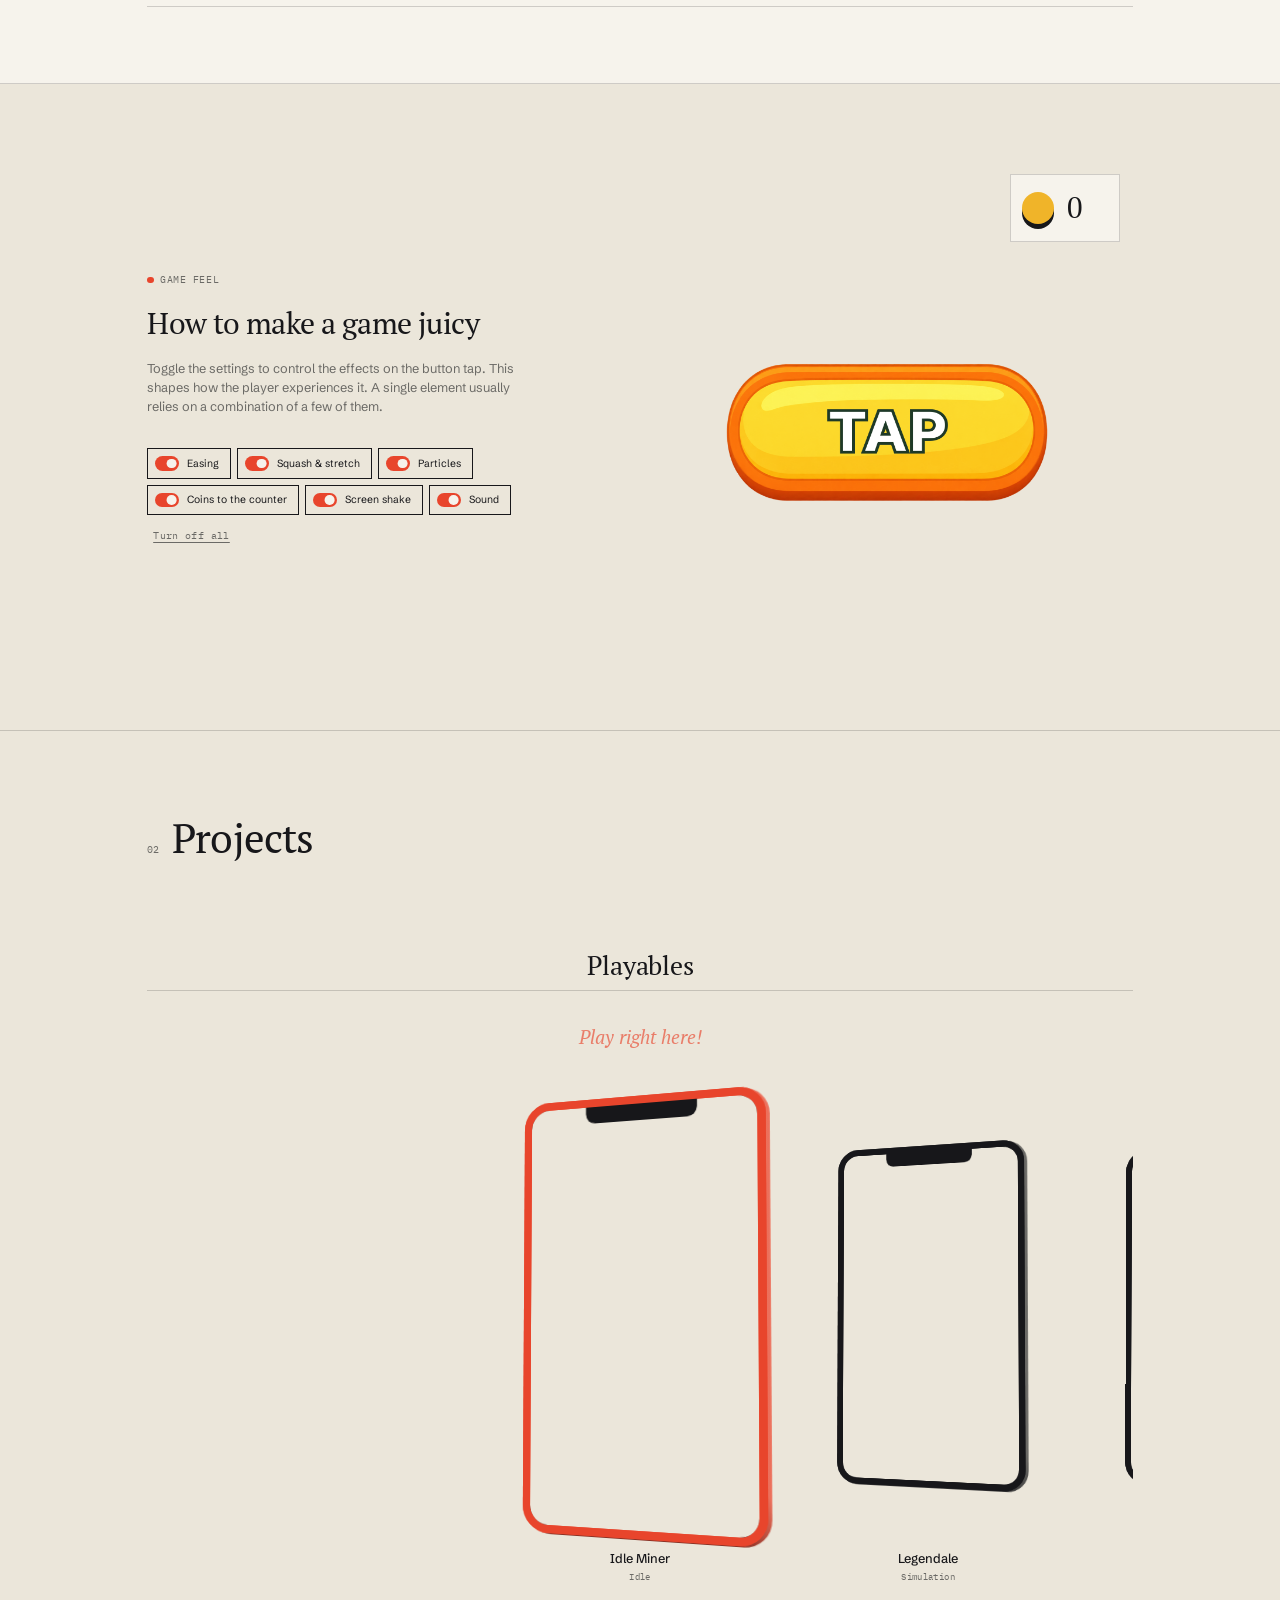
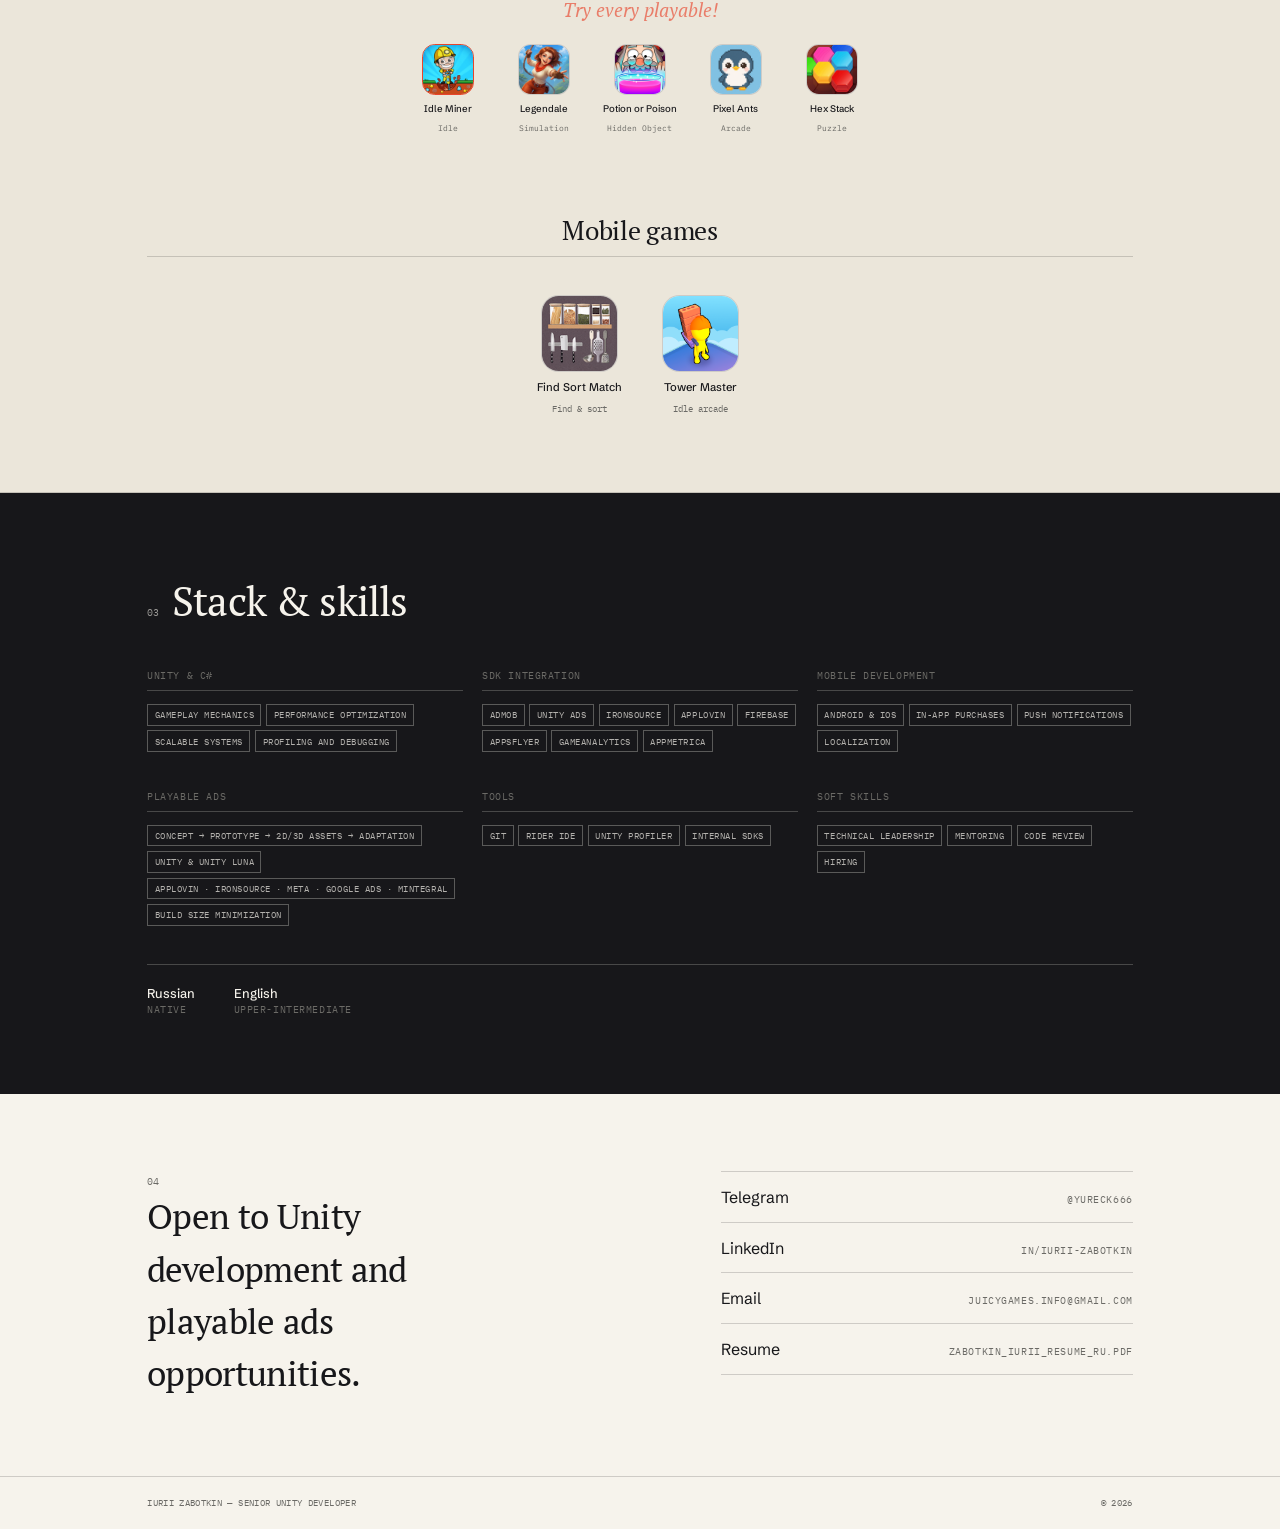
==== commit 3b2d287b: "1" ====
--- a/index.html
+++ b/index.html
@@ -62,18 +62,17 @@
       </div>
       <div>
         <div class="hero__device-wrap">
-          <div class="phone phone--hero is-loading" id="heroPhone">
+          <div class="phone phone--hero" id="heroPhone">
             <div class="phone__edge"></div>
             <div class="phone__body">
-              <div class="phone__notch"></div>
               <div class="phone__screen">
-                <!-- src is assigned by main.js, first in the page's load queue -->
-                <iframe id="heroFrame" title="Idle Miner — live demo"
-                  allow="accelerometer; gyroscope"></iframe>
-                <video id="heroPreview" src="assets/Playables Preview/Miner.mp4" muted loop playsinline preload="auto" style="display:none"></video>
-                <div class="phone__loader" aria-hidden="true"></div>
+                <video id="heroPreview" src="assets/Playables Preview/Miner.mp4" muted loop playsinline preload="auto" autoplay></video>
+                <!-- aria-label and click target are wired by main.js once the playables data (title/url) is loaded -->
+                <button type="button" class="phone__select" id="heroPlayBtn"></button>
               </div>
             </div>
+            <div class="phone__notch"></div>
+            <div class="phone__frame"></div>
           </div>
         </div>
       </div>
@@ -217,12 +216,20 @@
     <div class="phone phone--lg">
       <div class="phone__edge"></div>
       <div class="phone__body">
-        <div class="phone__notch"></div>
         <div class="phone__screen">
           <iframe id="playerFrame" title="Playable demo" src="about:blank" allow="accelerometer; gyroscope"></iframe>
-          <div class="phone__loader" aria-hidden="true"></div>
-        </div>
-      </div>
+          <video id="playerBackdrop" muted playsinline aria-hidden="true"></video>
+          <div class="player-loading" id="playerLoading" aria-hidden="true">
+            <svg class="player-loading__ring" viewBox="0 0 64 64" width="64" height="64">
+              <circle class="player-loading__track" cx="32" cy="32" r="28"></circle>
+              <circle class="player-loading__fill" id="playerLoadingFill" cx="32" cy="32" r="28"></circle>
+            </svg>
+            <div class="player-loading__label" id="playerLoadingLabel">0 / 0</div>
+          </div>
+        </div>
+      </div>
+      <div class="phone__notch"></div>
+      <div class="phone__frame"></div>
     </div>
   </div>
 </dialog>
--- a/assets/css/styles.css
+++ b/assets/css/styles.css
@@ -1,5 +1,7 @@
 /* ==========================================================================
    Tokens — exact values from DESIGN.md. Do not add colors/sizes outside this.
+   Sizes below are the pre-zoom values x0.8 (see note on the html rule) so
+   the page renders without relying on the non-standard `zoom` property.
    ========================================================================== */
 :root {
   --paper:   #F6F3EC;
@@ -10,11 +12,11 @@
   --rule:    1px solid rgba(23, 23, 26, 0.18);
   --rule-ink: 1px solid rgba(246, 243, 236, 0.22);
 
-  --sp-1: 8px;
-  --sp-2: 16px;
-  --sp-3: 24px;
-  --sp-4: 48px;
-  --sp-5: 96px;
+  --sp-1: 6.4px;
+  --sp-2: 12.8px;
+  --sp-3: 19.2px;
+  --sp-4: 38.4px;
+  --sp-5: 76.8px;
 
   --font-display: "PT Serif", Georgia, serif;
   --font-text: "Schibsted Grotesk", Georgia, sans-serif;
@@ -34,7 +36,6 @@
 
 html {
   scroll-behavior: smooth;
-  zoom: 0.8;
 }
 @media (prefers-reduced-motion: reduce) {
   html { scroll-behavior: auto; }
@@ -46,18 +47,18 @@
   color: var(--ink);
   font-family: var(--font-text);
   font-weight: 400;
-  font-size: 16px;
+  font-size: 12.8px;
   line-height: 1.5;
   -webkit-font-smoothing: antialiased;
 }
 
 :focus-visible {
-  outline: 2px solid var(--accent);
-  outline-offset: 3px;
+  outline: 1.6px solid var(--accent);
+  outline-offset: 2.4px;
 }
 
 .container {
-  max-width: 1280px;
+  max-width: 1024px;
   margin: 0 auto;
   padding: 0 var(--sp-3);
 }
@@ -67,7 +68,7 @@
 
 .mono {
   font-family: var(--font-mono);
-  font-size: 12px;
+  font-size: 9.6px;
   letter-spacing: 0.06em;
   text-transform: uppercase;
 }
@@ -75,10 +76,10 @@
 .tag {
   display: inline-block;
   font-family: var(--font-mono);
-  font-size: 11px;
+  font-size: 8.8px;
   letter-spacing: 0.06em;
   text-transform: uppercase;
-  padding: 4px 8px;
+  padding: 3.2px 6.4px;
   border: var(--rule);
   color: var(--muted);
 }
@@ -104,7 +105,7 @@
 }
 .site-header__name {
   font-family: var(--font-mono);
-  font-size: 13px;
+  font-size: 10.4px;
   letter-spacing: 0.06em;
   text-transform: uppercase;
   white-space: nowrap;
@@ -117,12 +118,12 @@
 }
 .site-header__nav a {
   font-family: var(--font-mono);
-  font-size: 12px;
+  font-size: 9.6px;
   letter-spacing: 0.04em;
   text-transform: uppercase;
   text-decoration: none;
   border-bottom: 1px solid transparent;
-  padding-bottom: 2px;
+  padding-bottom: 1.6px;
 }
 .site-header__nav a:hover { border-bottom-color: var(--accent); color: var(--accent); }
 
@@ -135,12 +136,12 @@
 .lang-switch {
   display: flex;
   font-family: var(--font-mono);
-  font-size: 12px;
+  font-size: 9.6px;
   letter-spacing: 0.04em;
   border: var(--rule);
 }
 .lang-switch button {
-  padding: 6px 10px;
+  padding: 4.8px 8px;
   color: var(--muted);
 }
 .lang-switch button[aria-pressed="true"] {
@@ -151,18 +152,18 @@
 .btn {
   display: inline-flex;
   align-items: center;
-  gap: 6px;
-  font-family: var(--font-mono);
-  font-size: 12px;
+  gap: 4.8px;
+  font-family: var(--font-mono);
+  font-size: 9.6px;
   letter-spacing: 0.04em;
   text-transform: uppercase;
   text-decoration: none;
-  padding: 9px 14px;
+  padding: 7.2px 11.2px;
   border-radius: 0;
   transition: background-color 150ms ease, color 150ms ease, border-color 150ms ease;
 }
 .btn .arrow { transition: transform 150ms ease; }
-.btn:hover .arrow { transform: translateX(4px); }
+.btn:hover .arrow { transform: translateX(3.2px); }
 
 .btn--solid {
   background: var(--accent);
@@ -189,11 +190,17 @@
   .site-header__nav { display: none; }
 }
 
+@media (min-width: 861px) {
+  .site-header__name { font-size: 20.8px; }
+  .site-header__nav a { font-size: 19.2px; }
+  .btn { font-size: 19.2px; }
+}
+
 /* ==========================================================================
    Hero
    ========================================================================== */
 .hero {
-  padding: var(--sp-5) 0 var(--sp-4);
+  padding: var(--sp-4) 0 var(--sp-4);
   border-bottom: var(--rule);
 }
 .hero__grid {
@@ -216,7 +223,7 @@
 .hero__title {
   font-family: var(--font-display);
   font-weight: 400;
-  font-size: clamp(40px, 6vw, 88px);
+  font-size: clamp(32px, 4.8vw, 70.4px);
   letter-spacing: -0.02em;
   line-height: 1.02;
   margin-bottom: var(--sp-3);
@@ -224,7 +231,7 @@
 .hero__title em { font-style: italic; color: var(--accent); }
 .hero__lede {
   max-width: 52ch;
-  font-size: 18px;
+  font-size: 14.4px;
   color: var(--ink);
   margin-bottom: var(--sp-2);
 }
@@ -237,14 +244,14 @@
    ========================================================================== */
 .phone {
   position: relative;
-  width: 312px;
+  width: 249.6px;
   aspect-ratio: 9 / 16;
-  --phone-radius: 34px;
+  --phone-radius: 27.2px;
   /* Single global knob: percentages resolve against the phone's own box
      (X against width, Y against height), so every size variant gets the
      same proportional edge with no per-size tuning. */
   --phone-edge-amount: 2%;
-  transform: perspective(900px) rotateX(6deg) rotateY(-18deg);
+  transform: perspective(720px) rotateX(6deg) rotateY(-18deg);
   will-change: transform;
 }
 /* A solid silhouette of the phone sitting behind the body, offset toward
@@ -268,23 +275,57 @@
 .phone__body {
   position: absolute;
   inset: 0;
-  border: 10px solid var(--ink);
+  border: 8px solid var(--ink);
   border-radius: var(--phone-radius);
   background: var(--ink);
   overflow: hidden;
-  box-shadow: none;
+  /* Masks a hairline gap that otherwise shows the page background through the
+     rounded corners: overflow:hidden clips the screen (a plain rect) to the
+     border-radius curve, but anti-aliasing of that clip doesn't perfectly
+     meet the border's own curve, leaving a sliver right at the edge. An
+     inset ring in the same ink color as the body sits right at that seam
+     and paints over it. */
+  box-shadow: inset 0 0 0 1px var(--ink);
   transition: border-color 420ms ease;
 }
+/* Sibling of .phone__body, not a child: it's positioned against .phone's own
+   box (border included), so its solid ink fill paints straight over the
+   border instead of merely butting up against it. Butting two independently
+   anti-aliased edges (the CSS `border` and an overflow-clipped child) left a
+   hairline seam between them that no amount of matching color could patch
+   from inside the clip. Height = the 8px border it now covers + the
+   original 16px of visible notch below it; top:0 anchors it to the same
+   point the border starts from, so the two are never adjacent, only
+   overlapping. */
 .phone__notch {
   position: absolute;
   top: 0;
   left: 50%;
   transform: translateX(-50%);
   width: 46%;
-  height: 20px;
+  height: 24px;
   background: var(--ink);
-  border-radius: 0 0 12px 12px;
+  border-radius: 0 0 9.6px 9.6px;
   z-index: 4;
+  /* Extends the solid fill 1px past the notch's own rounded bottom edge: the
+     screen media (iframe/video, its own compositor layer) anti-aliases
+     against that curve a touch differently than the notch does, leaving a
+     hairline gap right under it otherwise. */
+  box-shadow: 0 1px 0 var(--ink);
+}
+/* Decorative ring drawn on top of the notch (z-index above it), so the
+   notch sits under the frame rather than the frame being just a border
+   baked into .phone__body underneath everything else. Transparent center +
+   pointer-events:none: it's purely a visual cap, clicks must still reach
+   .phone__select/the iframe beneath it. */
+.phone__frame {
+  position: absolute;
+  inset: 0;
+  border: 8px solid var(--ink);
+  border-radius: var(--phone-radius);
+  pointer-events: none;
+  z-index: 5;
+  transition: border-color 420ms ease;
 }
 .phone__screen {
   position: absolute;
@@ -336,13 +377,36 @@
   cursor: pointer;
 }
 .phone.is-active .phone__select { pointer-events: none; }
-.phone--lg { width: 300px; --phone-radius: 39px; }
-.phone--hero { width: 400px; --phone-radius: 52px; }
+/* 1.5x the old 240px, but capped against both viewport axes so the modal's
+   title bar (~56px: text row + buttons + margin) and the phone never
+   outgrow the dialog's own 73.6vw / 73.6vh ceiling on short or narrow
+   screens. --phone-radius keeps the original 0.13-of-width ratio instead of
+   a fixed px value, since the width itself now varies continuously. */
+.phone--lg {
+  --phone-lg-w: clamp(200px, min(70vw, calc((73.6vh - 56px) * 0.5625)), 360px);
+  width: var(--phone-lg-w);
+  --phone-radius: calc(var(--phone-lg-w) * 0.13);
+  /* Shallower turn than the base .phone rest pose (-18deg), plus a slight
+     upward tilt — the modal's phone sits front and center, so it reads
+     better close to straight-on with just a touch of looking-up angle. */
+  transform: perspective(720px) rotateX(5deg) rotateY(-8deg);
+}
+.phone--lg .phone__edge {
+  /* Same degree-to-offset rate the hero's JS wobble uses (enableTilt):
+     the edge-amount-per-degree is anchored to the rest pose's -18deg turn
+     (edgeAmount / 18), not to this phone's own, much shallower rotateY —
+     anchoring it to -8 instead (as a naive restX/|restY| re-derivation
+     would) inflates the rate and sends the edge sliver way further than
+     this small a tilt should. Evaluated at rotateX 5deg / rotateY -8deg:
+     X = amount * 8/18, Y = amount * 5/18. */
+  transform: translate(calc(var(--phone-edge-amount) * 8 / 18), calc(var(--phone-edge-amount) * 5 / 18));
+}
+.phone--hero { width: 320px; --phone-radius: 41.6px; }
 @media (max-width: 1100px) {
-  .phone--hero { width: 320px; --phone-radius: 42px; }
+  .phone--hero { width: 256px; --phone-radius: 33.6px; }
 }
 @media (max-width: 480px) {
-  .phone--hero { width: 260px; --phone-radius: 34px; }
+  .phone--hero { width: 208px; --phone-radius: 27.2px; }
 }
 /* Playables podium — no idle wobble, frozen at the straightest pose the
    wobble ever reaches (rotateX 2deg / rotateY -14deg), so the edge offset
@@ -350,46 +414,61 @@
    calmer sliver than the hero's resting -18deg turn. */
 /* Active/inactive sizing is a transform: scale(), not a width change — the
    phone's actual layout box (and the iframe inside it) stays a constant
-   312px at all times, so the iframe's content never has to re-resize
+   249.6px at all times, so the iframe's content never has to re-resize
    itself, and the row's height never shifts as the active phone changes. */
 .phone--static {
-  transform: perspective(900px) rotateX(2deg) rotateY(-14deg) scale(0.77);
+  transform: perspective(720px) rotateX(2deg) rotateY(-14deg) scale(0.77);
   transition: transform 420ms ease;
 }
 .phone--static.is-active {
-  transform: perspective(900px) rotateX(2deg) rotateY(-14deg) scale(1);
+  transform: perspective(720px) rotateX(2deg) rotateY(-14deg) scale(1);
 }
 .phone--static .phone__edge {
   transform: translate(calc(var(--phone-edge-amount) * 7 / 9), calc(var(--phone-edge-amount) / 9));
 }
 
-/* Loading indicator — top-right of the screen, shown while a phone's
-   playable iframe is loading (see main.js is-loading toggling). A half
-   ring (two adjacent border sides colored, the rest transparent) spinning
-   reads as "working", not decorative, so it stays exempt from the
-   no-shadow/no-gradient rules that apply to the rest of the UI. */
-.phone__loader {
+/* Loading overlay inside the full-screen player modal: a blurred freeze
+   frame of the playable's own preview clip (see main.js primeBackdrop)
+   behind a circular ring that fills with real download progress (bytes
+   fetched vs. Content-Length — see loadIntoPlayer), with the same N/All
+   reading below it. Shown only while main.js has the modal's phone marked
+   is-loading; both the ring and the backdrop disappear together the
+   moment the fetched playable actually loads into the iframe. */
+.player-loading {
   display: none;
   position: absolute;
-  top: 10px;
-  right: 10px;
+  inset: 0;
   z-index: 5;
-  width: 44px;
-  height: 44px;
-  border-radius: 50%;
-  border: 6px solid color-mix(in srgb, var(--paper) 30%, transparent);
-  border-top-color: var(--accent);
-  border-right-color: var(--accent);
+  flex-direction: column;
+  align-items: center;
+  justify-content: center;
+  gap: var(--sp-1);
   pointer-events: none;
-  animation: phone-loader-spin 0.7s linear infinite;
-}
-.phone.is-loading .phone__loader { display: block; }
-@keyframes phone-loader-spin {
-  to { transform: rotate(360deg); }
-}
-@media (prefers-reduced-motion: reduce) {
-  .phone__loader { animation: none; }
-}
+}
+.phone.is-loading .player-loading { display: flex; }
+.player-loading__ring { transform: rotate(-90deg); }
+.player-loading__track {
+  fill: none;
+  stroke: color-mix(in srgb, var(--paper) 30%, transparent);
+  stroke-width: 4.8px;
+}
+.player-loading__fill {
+  fill: none;
+  stroke: var(--accent);
+  stroke-width: 4.8px;
+  transition: stroke-dashoffset 120ms linear;
+}
+.player-loading__label {
+  font-family: var(--font-mono);
+  font-size: 11.2px;
+  letter-spacing: 0.04em;
+  color: var(--paper);
+}
+#playerBackdrop {
+  display: none;
+  filter: blur(14px);
+}
+.phone.is-loading #playerBackdrop { display: block; }
 
 /* ==========================================================================
    Section scaffolding
@@ -416,12 +495,12 @@
 }
 .section__index {
   font-family: var(--font-mono);
-  font-size: 13px;
+  font-size: 10.4px;
   color: var(--muted);
 }
 .section__title {
   font-family: var(--font-display);
-  font-size: clamp(32px, 4vw, 56px);
+  font-size: clamp(25.6px, 3.2vw, 44.8px);
   font-weight: 400;
   letter-spacing: -0.02em;
 }
@@ -433,7 +512,7 @@
 
 [data-reveal] {
   opacity: 0;
-  transform: translateY(12px);
+  transform: translateY(9.6px);
   transition: opacity 360ms ease, transform 360ms ease;
 }
 [data-reveal].is-visible {
@@ -466,17 +545,17 @@
 .gamefeel__label {
   display: inline-flex;
   align-items: center;
-  gap: 8px;
-  font-family: var(--font-mono);
-  font-size: 12px;
+  gap: 6.4px;
+  font-family: var(--font-mono);
+  font-size: 9.6px;
   letter-spacing: 0.06em;
   text-transform: uppercase;
   color: var(--muted);
 }
-.gamefeel__label::before { content: ""; width: 8px; height: 8px; border-radius: 50%; background: var(--accent); }
+.gamefeel__label::before { content: ""; width: 6.4px; height: 6.4px; border-radius: 50%; background: var(--accent); }
 .gamefeel__title {
   font-family: var(--font-display);
-  font-size: clamp(26px, 2.9vw, 38px);
+  font-size: clamp(20.8px, 2.32vw, 30.4px);
   font-weight: 400;
   letter-spacing: -0.02em;
   margin-top: var(--sp-2);
@@ -486,7 +565,7 @@
 .gamefeel__stage {
   grid-area: stage;
   position: relative;
-  height: clamp(600px, 48vw, 720px);
+  height: clamp(480px, 38.4vw, 576px);
   background: transparent;
   overflow: hidden;
 }
@@ -497,20 +576,23 @@
   z-index: 3;
   display: flex;
   align-items: center;
-  gap: 16px;
-  padding: 14px 28px 14px 14px;
+  gap: 12.8px;
+  padding: 11.2px 22.4px 11.2px 11.2px;
   border: var(--rule);
   background: var(--paper);
   font-family: var(--font-display);
-  font-size: 36px;
+  font-size: 28.8px;
   color: var(--ink);
 }
-.gamefeel__coin { position: relative; width: 40px; height: 40px; flex: none; }
-.gamefeel__coin-shadow { position: absolute; left: 0; top: 6px; width: 40px; height: 40px; border-radius: 50%; background: var(--ink); }
-.gamefeel__coin-icon { position: absolute; left: 0; top: 0; width: 40px; height: 40px; border-radius: 50%; background: var(--coin); }
+.gamefeel__coin { position: relative; width: 32px; height: 32px; flex: none; }
+.gamefeel__coin-shadow { position: absolute; left: 0; top: 4.8px; width: 32px; height: 32px; border-radius: 50%; background: var(--ink); }
+.gamefeel__coin-icon { position: absolute; left: 0; top: 0; width: 32px; height: 32px; border-radius: 50%; background: var(--coin); }
 .gamefeel__value { min-width: 2ch; font-variant-numeric: tabular-nums; }
 
-.gamefeel__fx { position: absolute; inset: 0; width: 100%; height: 100%; pointer-events: none; z-index: 3; }
+/* Own compositing layer so iOS Safari actually flushes canvas repaints each frame — without it, the
+   canvas sits among actively-animating siblings (button squash, counter pulse) and iOS can leave it
+   stuck on a stale/blank frame while those CSS animations keep playing normally. */
+.gamefeel__fx { position: absolute; inset: 0; width: 100%; height: 100%; pointer-events: none; z-index: 3; transform: translateZ(0); will-change: transform; }
 
 .gamefeel__btn {
   position: absolute;
@@ -518,18 +600,23 @@
   top: 56%;
   left: 50%;
   transform: translate(-50%, -50%);
-  width: 704px;
-  height: 504px;
+  width: 563.2px;
+  height: 403.2px;
   border: none;
   background: url("../button_ru.png") center / 100% 100% no-repeat;
   transition: transform 80ms ease, filter 150ms ease;
   user-select: none;
+  /* iOS Safari paints its own translucent highlight over tapped elements. This button
+     covers nearly the whole stage, so that overlay sat on top of the fx canvas and
+     masked the burst/coin-flight animation underneath it for the highlight's duration. */
+  -webkit-tap-highlight-color: transparent;
+  touch-action: manipulation;
 }
 /* Keyboard focus ring hugs the pill instead of ballooning outward from this oversized button. */
-.gamefeel__btn:focus-visible { outline-offset: -8px; }
+.gamefeel__btn:focus-visible { outline-offset: -6.4px; }
 html[lang="en"] .gamefeel__btn { background-image: url("../button_en.png"); }
 .gamefeel__btn:hover { filter: brightness(1.08); }
-.gamefeel__btn:active { transform: translate(-50%, calc(-50% + 6px)); filter: brightness(0.96); }
+.gamefeel__btn:active { transform: translate(-50%, calc(-50% + 4.8px)); filter: brightness(0.96); }
 .gamefeel__stage.is-eased .gamefeel__btn { transition: transform 400ms cubic-bezier(.22, 1.6, .4, 1), background-color 150ms ease; }
 .gamefeel__stage.is-eased .gamefeel__btn:active { transition-duration: 70ms; }
 
@@ -538,20 +625,20 @@
 .toggle {
   display: inline-flex;
   align-items: center;
-  gap: 10px;
-  padding: 0 14px 0 8px;
-  height: 38px;
+  gap: 8px;
+  padding: 0 11.2px 0 6.4px;
+  height: 30.4px;
   border: var(--rule);
   font-family: var(--font-text);
-  font-size: 13px;
+  font-size: 10.4px;
   color: var(--muted);
   transition: border-color 150ms ease, color 150ms ease;
 }
 .toggle:hover { border-color: var(--ink); color: var(--ink); }
 .toggle__switch {
   position: relative;
-  width: 30px;
-  height: 18px;
+  width: 24px;
+  height: 14.4px;
   flex: none;
   border-radius: 999px;
   background: rgba(23, 23, 26, 0.18);
@@ -560,27 +647,27 @@
 .toggle__switch::after {
   content: "";
   position: absolute;
-  top: 3px;
-  left: 3px;
-  width: 12px;
-  height: 12px;
+  top: 2.4px;
+  left: 2.4px;
+  width: 9.6px;
+  height: 9.6px;
   border-radius: 50%;
   background: var(--muted);
   transition: translate 150ms ease, background-color 150ms ease;
 }
 .toggle[aria-pressed="true"] { border-color: var(--ink); color: var(--ink); }
 .toggle[aria-pressed="true"] .toggle__switch { background: var(--accent); }
-.toggle[aria-pressed="true"] .toggle__switch::after { translate: 12px; background: var(--paper); }
+.toggle[aria-pressed="true"] .toggle__switch::after { translate: 9.6px; background: var(--paper); }
 
 .gamefeel__all {
   display: block;
   margin-top: var(--sp-2);
   font-family: var(--font-mono);
-  font-size: 12px;
+  font-size: 9.6px;
   letter-spacing: 0.04em;
   color: var(--muted);
   text-decoration: underline;
-  text-underline-offset: 4px;
+  text-underline-offset: 3.2px;
 }
 .gamefeel__all:hover { color: var(--accent); }
 
@@ -605,33 +692,33 @@
 .exp-item:last-child { border-bottom: var(--rule); }
 .exp-item__dates {
   font-family: var(--font-mono);
-  font-size: 12px;
+  font-size: 9.6px;
   letter-spacing: 0.04em;
   color: var(--muted);
 }
 .exp-item__role {
   font-family: var(--font-text);
   font-weight: 500;
-  font-size: 20px;
-  margin-bottom: 2px;
+  font-size: 16px;
+  margin-bottom: 1.6px;
 }
 .exp-item__org {
   color: var(--muted);
-  font-size: 14px;
+  font-size: 11.2px;
   margin-bottom: var(--sp-2);
 }
 .exp-item__bullets li {
   position: relative;
-  padding-left: 16px;
-  margin-bottom: 6px;
+  padding-left: 12.8px;
+  margin-bottom: 4.8px;
   max-width: 68ch;
 }
 .exp-item__bullets li::before {
   content: "";
   position: absolute;
   left: 0;
-  top: 11px;
-  width: 6px;
+  top: 8.8px;
+  width: 4.8px;
   height: 1px;
   background: var(--accent);
 }
@@ -657,7 +744,7 @@
 }
 .subsection__title {
   font-family: var(--font-display);
-  font-size: clamp(22px, 2.6vw, 32px);
+  font-size: clamp(17.6px, 2.08vw, 25.6px);
   font-weight: 400;
   letter-spacing: -0.01em;
 }
@@ -666,45 +753,50 @@
 .playables-caption {
   font-family: var(--font-display);
   font-style: italic;
-  font-size: clamp(18px, 2vw, 24px);
+  font-size: clamp(14.4px, 1.6vw, 19.2px);
   color: rgba(232, 69, 44, 0.65);
   margin: calc(-1 * var(--sp-1)) 0 var(--sp-2);
   text-align: center;
 }
 .playables-caption--nav { margin: var(--sp-1) 0 var(--sp-2); }
 
-/* Playables podium — a horizontally scrollable strip, moved only by code
-   (clicking a phone), never by the user dragging it — so the scrollbar is
-   hidden rather than shown as a dead/confusing control. */
+/* Playables podium — paged entirely by code (clicking a phone), never by
+   the user dragging or swiping it. Earlier attempts tried to block just
+   the horizontal axis on a native scroll container (touch-action, then a
+   touchmove guard) and both fought an active phone's iframe unreliably —
+   touch-action doesn't reach across a frame boundary, and a JS guard can
+   only preventDefault what it's already too late to stop. Simplest fix:
+   don't make this a touch-scrollable container at all. .playables-grid is
+   just a clipping viewport (overflow hidden, fixed in place); the actual
+   row of cards is .playables-track below, repositioned solely by setting
+   its own transform from JS (see setupPlayablesCarousel). Nothing here
+   responds to a touch or click other than the explicit per-phone handlers
+   — a swipe landing anywhere in this area, iframe included, behaves
+   exactly like it would outside it. */
 .playables-grid {
+  overflow: hidden;
+  padding: 0 var(--sp-2) var(--sp-1);
+}
+.playables-track {
   display: flex;
   align-items: flex-end;
   gap: var(--sp-4);
-  overflow-x: auto;
-  scroll-snap-type: x proximity;
-  padding: 0 var(--sp-2) var(--sp-1);
-  scrollbar-width: none;
-  /* Scrolling here is code-driven only (see comment above) — touch-action
-     blocks the finger-swipe gesture but leaves JS's scrollLeft/scrollTo
-     untouched, and pan-y (not none) keeps vertical page scroll working
-     when the gesture starts on top of this row. */
-  touch-action: pan-y;
   /* Explicit floor so the row never has to measure its own content to size
-     itself: active phone at 312px (aspect-ratio 9/16 → ~555px) + caption
-     (~16px gap + two lines of text) + a little slack. */
-  min-height: 648px;
-}
-.playables-grid::-webkit-scrollbar { display: none; }
-.playable-card { display: flex; flex-direction: column; align-items: center; flex: 0 0 auto; scroll-snap-align: center; }
+     itself: active phone at 249.6px (aspect-ratio 9/16 → ~444px) + caption
+     (~12.8px gap + two lines of text) + a little slack. */
+  min-height: 518.4px;
+}
+.playable-card { display: flex; flex-direction: column; align-items: center; flex: 0 0 auto; }
 /* Accent border marks the active (centered) phone, not a fixed "featured"
    one — it moves with selection, so it needs its own class, not --featured. */
 .phone.is-active .phone__body { border-color: var(--accent); }
+.phone.is-active .phone__frame { border-color: var(--accent); }
 .phone.is-active .phone__edge { background: linear-gradient(to bottom left, color-mix(in srgb, var(--accent) 75%, var(--paper) 25%) 45%, color-mix(in srgb, var(--accent) 55%, var(--ink) 45%) 55%); }
 .playable-card__caption { margin-top: var(--sp-2); text-align: center; }
-.playable-card__title { font-family: var(--font-text); font-weight: 500; font-size: 16px; }
-.playable-card__genre { font-family: var(--font-mono); font-size: 11px; letter-spacing: 0.04em; color: var(--muted); margin-top: 2px; }
+.playable-card__title { font-family: var(--font-text); font-weight: 500; font-size: 12.8px; }
+.playable-card__genre { font-family: var(--font-mono); font-size: 8.8px; letter-spacing: 0.04em; color: var(--muted); margin-top: 1.6px; }
 @media (max-width: 720px) {
-  .playables-grid { gap: var(--sp-3); }
+  .playables-track { gap: var(--sp-3); }
 }
 
 /* Playables nav — rounded icon buttons below the scroll, one per phone,
@@ -716,7 +808,7 @@
   flex-direction: column;
   align-items: center;
   gap: var(--sp-1);
-  width: 96px;
+  width: 76.8px;
   background: none;
   border: none;
   padding: 0;
@@ -725,9 +817,9 @@
   font-family: inherit;
 }
 .playables-nav__icon {
-  width: 64px;
-  height: 64px;
-  border-radius: 16px;
+  width: 51.2px;
+  height: 51.2px;
+  border-radius: 12.8px;
   background: var(--paper);
   border: var(--rule);
   overflow: hidden;
@@ -736,8 +828,8 @@
 .playables-nav__icon img { width: 100%; height: 100%; object-fit: cover; }
 .playables-nav__item:hover .playables-nav__icon { border-color: var(--accent); }
 .playables-nav__item.is-active .playables-nav__icon { border-color: var(--accent); }
-.playables-nav__title { font-weight: 500; font-size: 12px; text-align: center; }
-.playables-nav__genre { font-family: var(--font-mono); font-size: 10px; color: var(--muted); text-align: center; }
+.playables-nav__title { font-weight: 500; font-size: 9.6px; text-align: center; }
+.playables-nav__genre { font-family: var(--font-mono); font-size: 8px; color: var(--muted); text-align: center; }
 
 /* Mobile games — rounded icon tiles */
 .games-row { display: flex; flex-wrap: wrap; justify-content: center; gap: var(--sp-3); }
@@ -746,14 +838,14 @@
   flex-direction: column;
   align-items: center;
   gap: var(--sp-1);
-  width: 128px;
+  width: 102.4px;
   text-decoration: none;
   color: var(--ink);
 }
 .game-tile__icon {
-  width: 96px;
-  height: 96px;
-  border-radius: 22px;
+  width: 76.8px;
+  height: 76.8px;
+  border-radius: 17.6px;
   background: var(--paper);
   border: var(--rule);
   overflow: hidden;
@@ -765,8 +857,8 @@
   object-fit: cover;
 }
 .game-tile:hover .game-tile__icon { border-color: var(--accent); }
-.game-tile__title { font-weight: 500; font-size: 14px; text-align: center; }
-.game-tile__meta { font-family: var(--font-mono); font-size: 11px; color: var(--muted); text-align: center; }
+.game-tile__title { font-weight: 500; font-size: 11.2px; text-align: center; }
+.game-tile__meta { font-family: var(--font-mono); font-size: 8.8px; color: var(--muted); text-align: center; }
 
 /* ==========================================================================
    Player modal — reused by hero + playable project cards
@@ -775,8 +867,8 @@
   border: none;
   padding: 0;
   width: fit-content;
-  max-width: 92vw;
-  max-height: 92vh;
+  max-width: 73.6vw;
+  max-height: 73.6vh;
   background: transparent;
   color: var(--paper);
   overflow: visible;
@@ -795,7 +887,7 @@
 .player-modal__title {
   font-family: var(--font-text);
   font-weight: 500;
-  font-size: 14px;
+  font-size: 11.2px;
   color: var(--paper);
   overflow: hidden;
   text-overflow: ellipsis;
@@ -803,17 +895,17 @@
 }
 .player-modal__genre {
   font-family: var(--font-mono);
-  font-size: 11px;
+  font-size: 8.8px;
   letter-spacing: 0.04em;
   text-transform: uppercase;
   color: rgba(246, 243, 236, 0.6);
-  margin-top: 2px;
+  margin-top: 1.6px;
 }
 .player-modal__tools { display: flex; gap: var(--sp-1); flex-shrink: 0; }
 .player-modal__tools button,
 .player-modal__tools a {
-  width: 32px;
-  height: 32px;
+  width: 25.6px;
+  height: 25.6px;
   display: flex;
   align-items: center;
   justify-content: center;
@@ -843,7 +935,7 @@
 }
 .stack-group__title {
   font-family: var(--font-mono);
-  font-size: 12px;
+  font-size: 9.6px;
   letter-spacing: 0.06em;
   text-transform: uppercase;
   color: var(--muted);
@@ -852,7 +944,7 @@
   border-bottom: var(--rule-ink);
 }
 .section:not(.section--invert) .stack-group__title { border-bottom: var(--rule); }
-.stack-group__tags { display: flex; flex-wrap: wrap; gap: 6px; }
+.stack-group__tags { display: flex; flex-wrap: wrap; gap: 4.8px; }
 
 .languages-row {
   display: flex;
@@ -863,7 +955,7 @@
 }
 .section:not(.section--invert) .languages-row { border-top: var(--rule); }
 .lang-item__name { font-family: var(--font-text); font-weight: 500; }
-.lang-item__level { font-family: var(--font-mono); font-size: 12px; color: var(--muted); }
+.lang-item__level { font-family: var(--font-mono); font-size: 9.6px; color: var(--muted); }
 
 /* ==========================================================================
    Contact
@@ -878,7 +970,7 @@
 }
 .contact__lede {
   font-family: var(--font-display);
-  font-size: clamp(28px, 3.4vw, 48px);
+  font-size: clamp(22.4px, 2.72vw, 38.4px);
   letter-spacing: -0.02em;
   max-width: 18ch;
 }
@@ -890,7 +982,7 @@
   padding: var(--sp-2) 0;
   border-top: var(--rule-ink);
   text-decoration: none;
-  font-size: 20px;
+  font-size: 16px;
 }
 .section:not(.section--invert) .contact__list a { border-top: var(--rule); }
 .contact__list li:last-child a { border-bottom: var(--rule-ink); }
@@ -912,7 +1004,7 @@
   flex-wrap: wrap;
   color: var(--muted);
   font-family: var(--font-mono);
-  font-size: 11px;
+  font-size: 8.8px;
   letter-spacing: 0.04em;
   text-transform: uppercase;
 }
